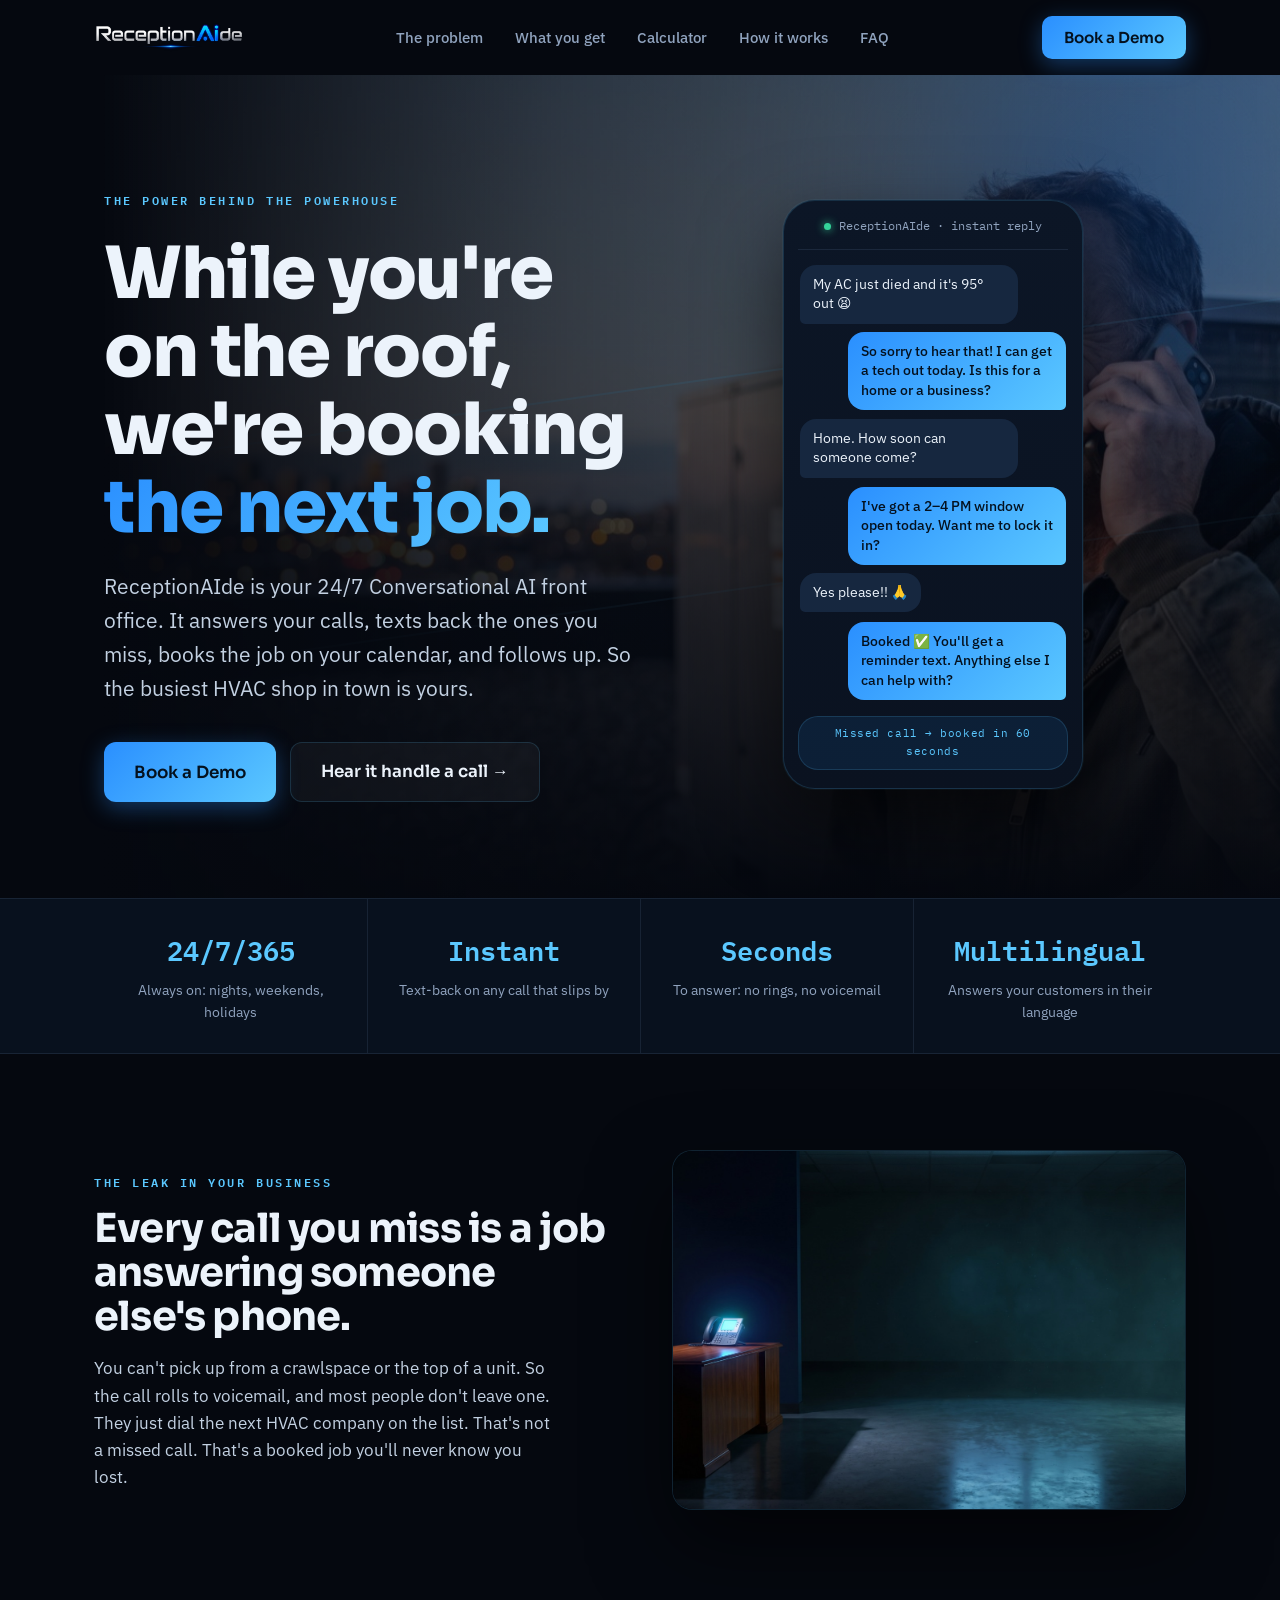
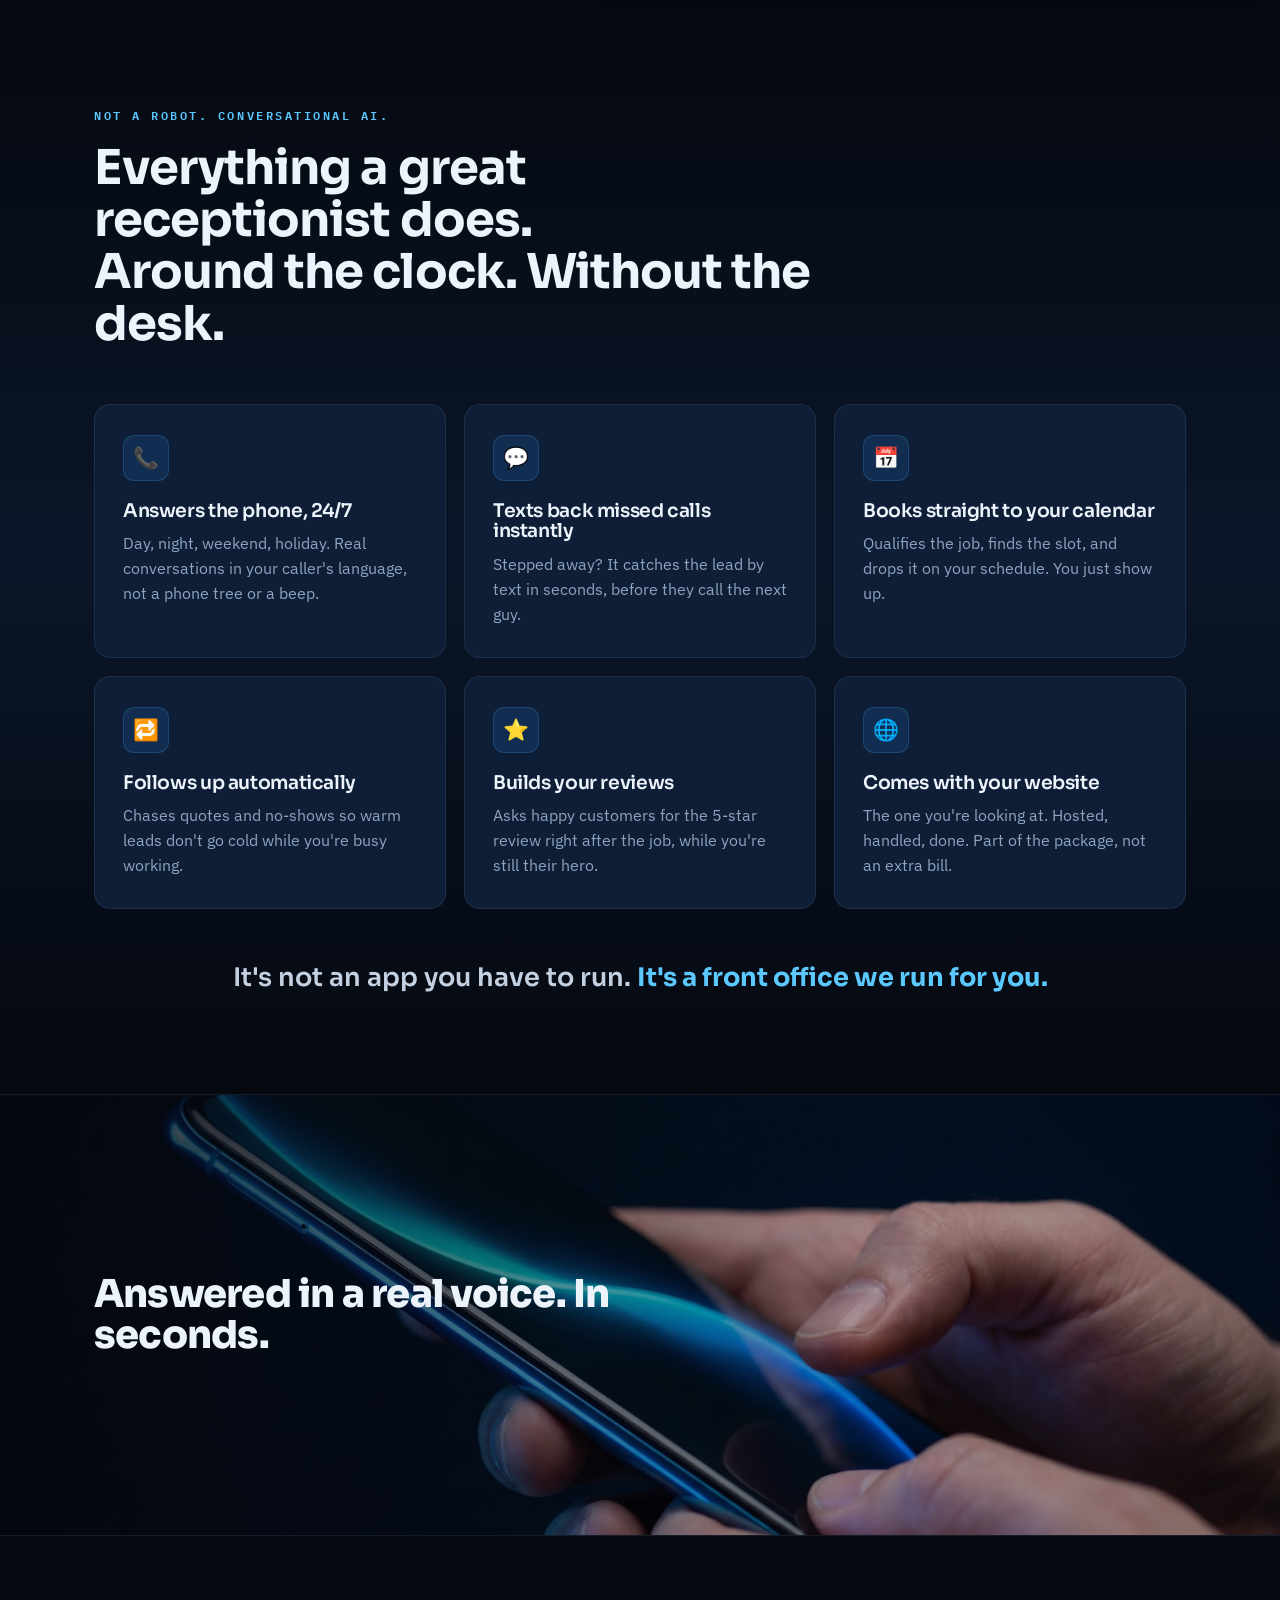
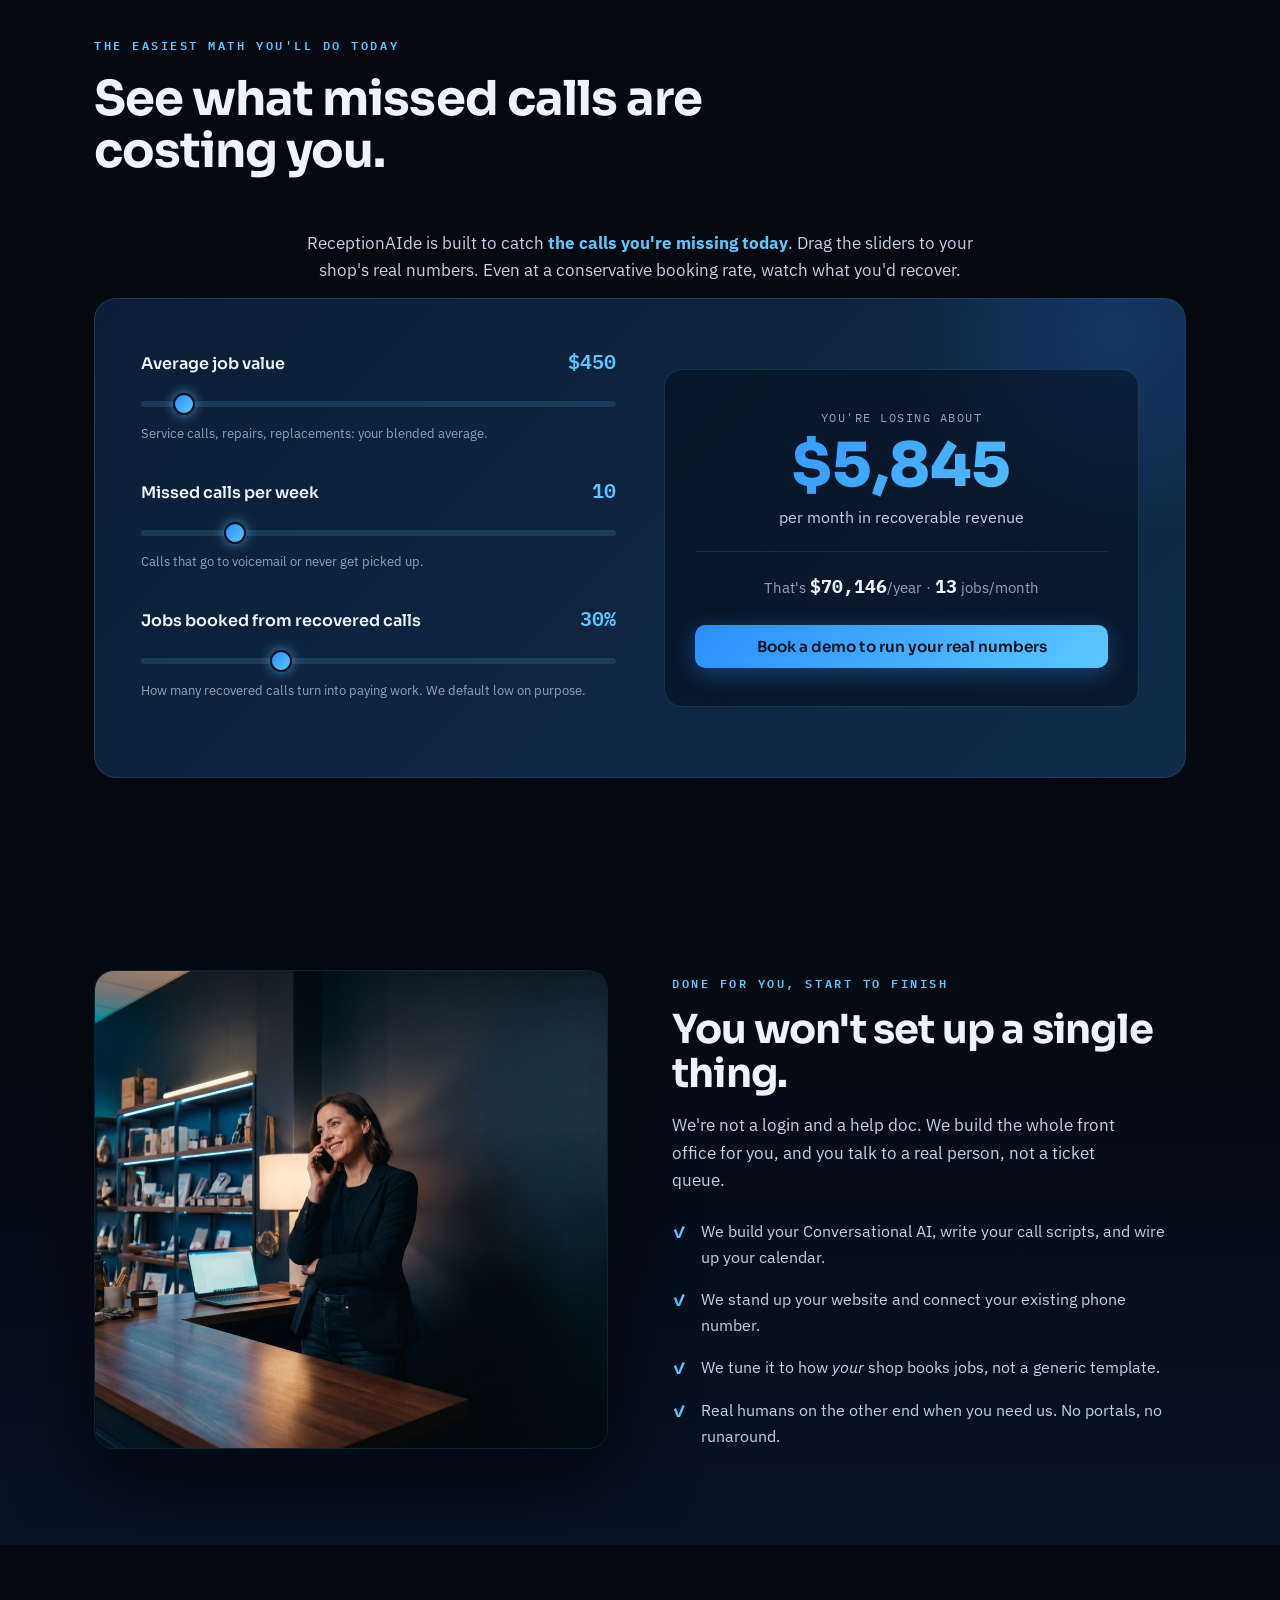
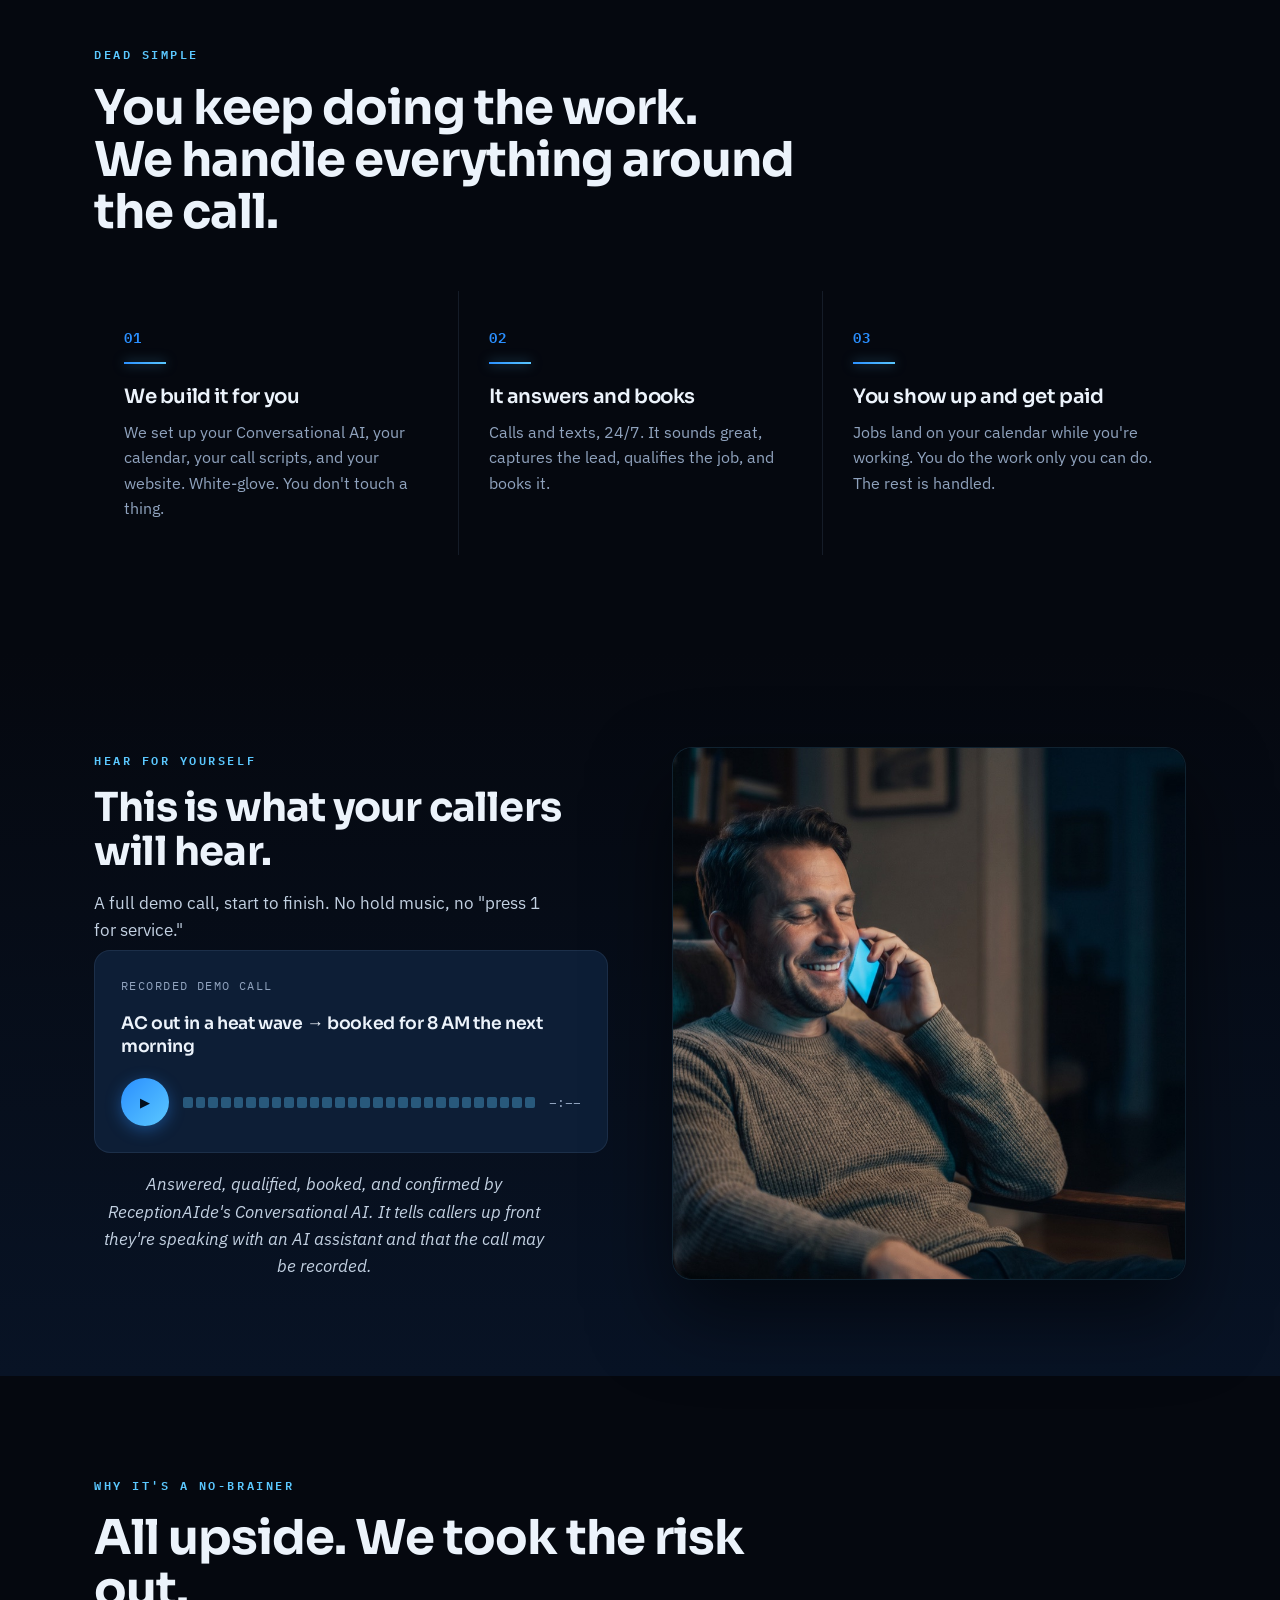
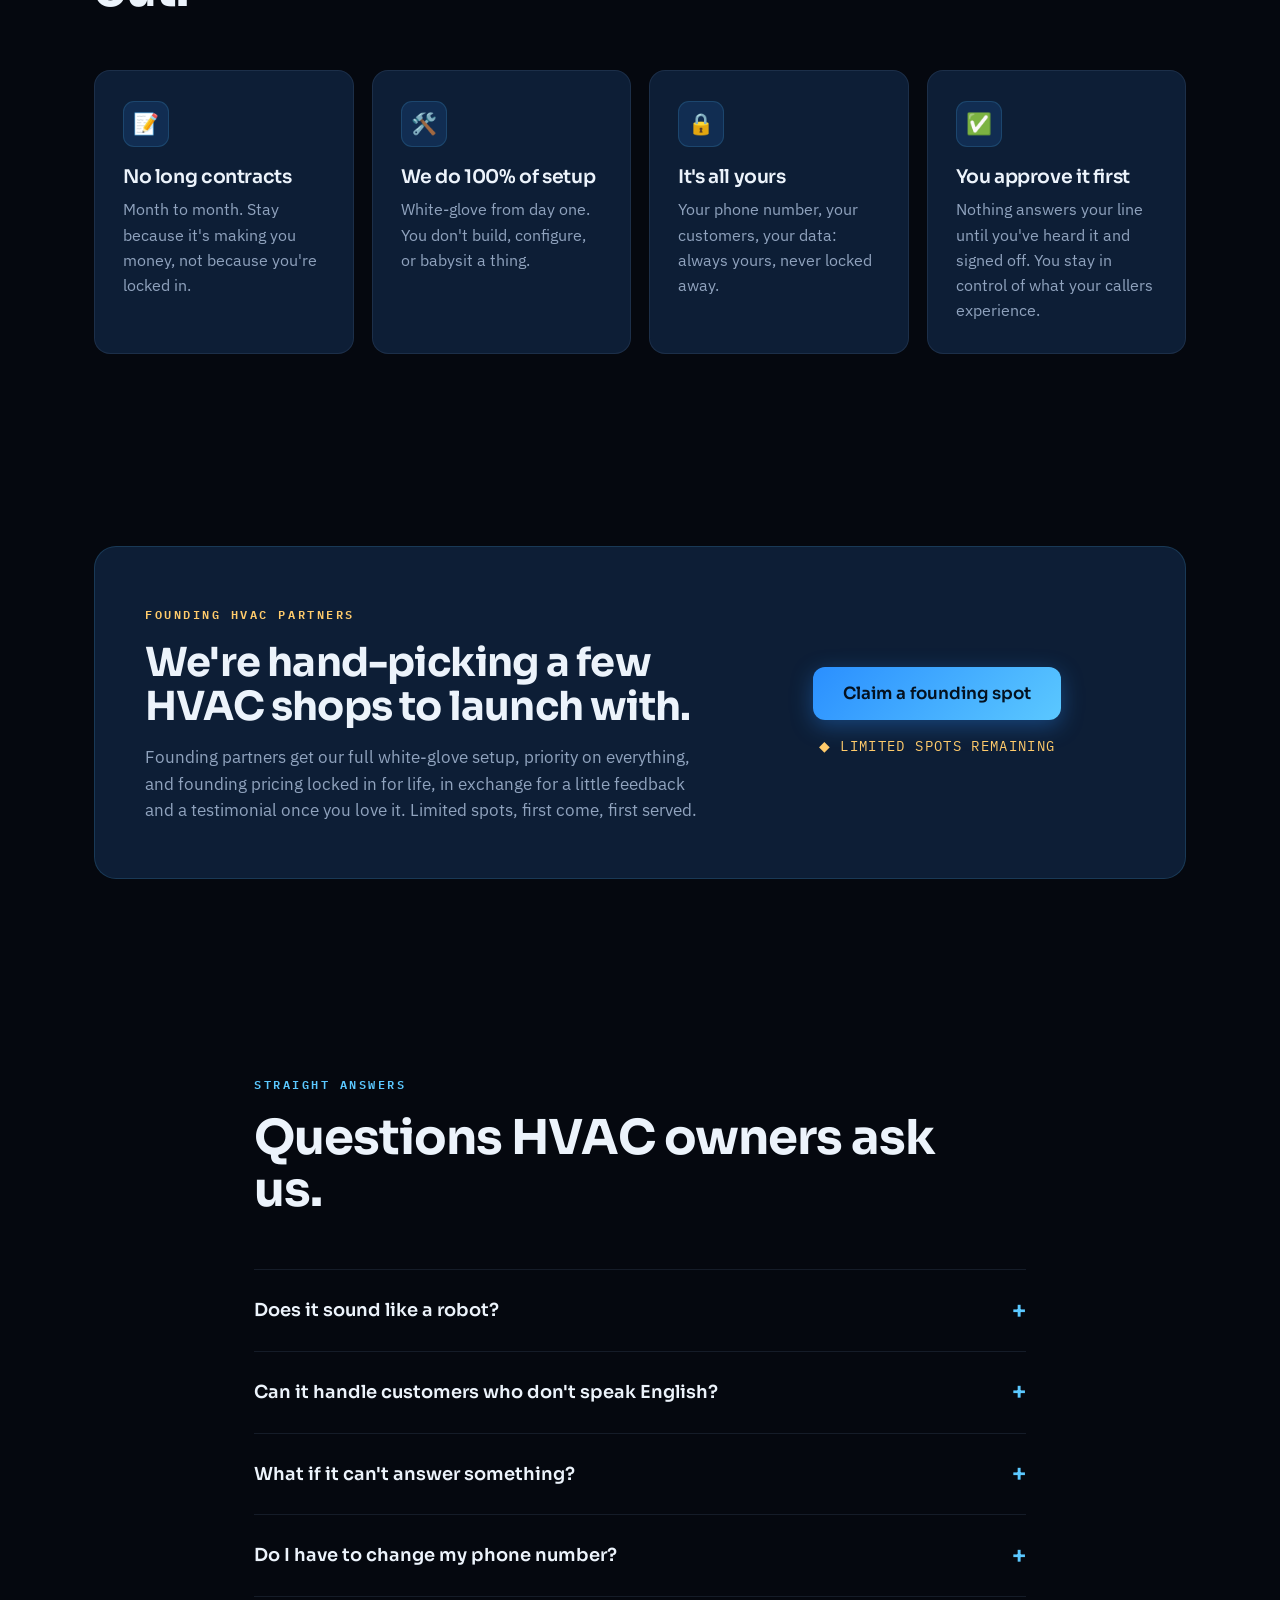
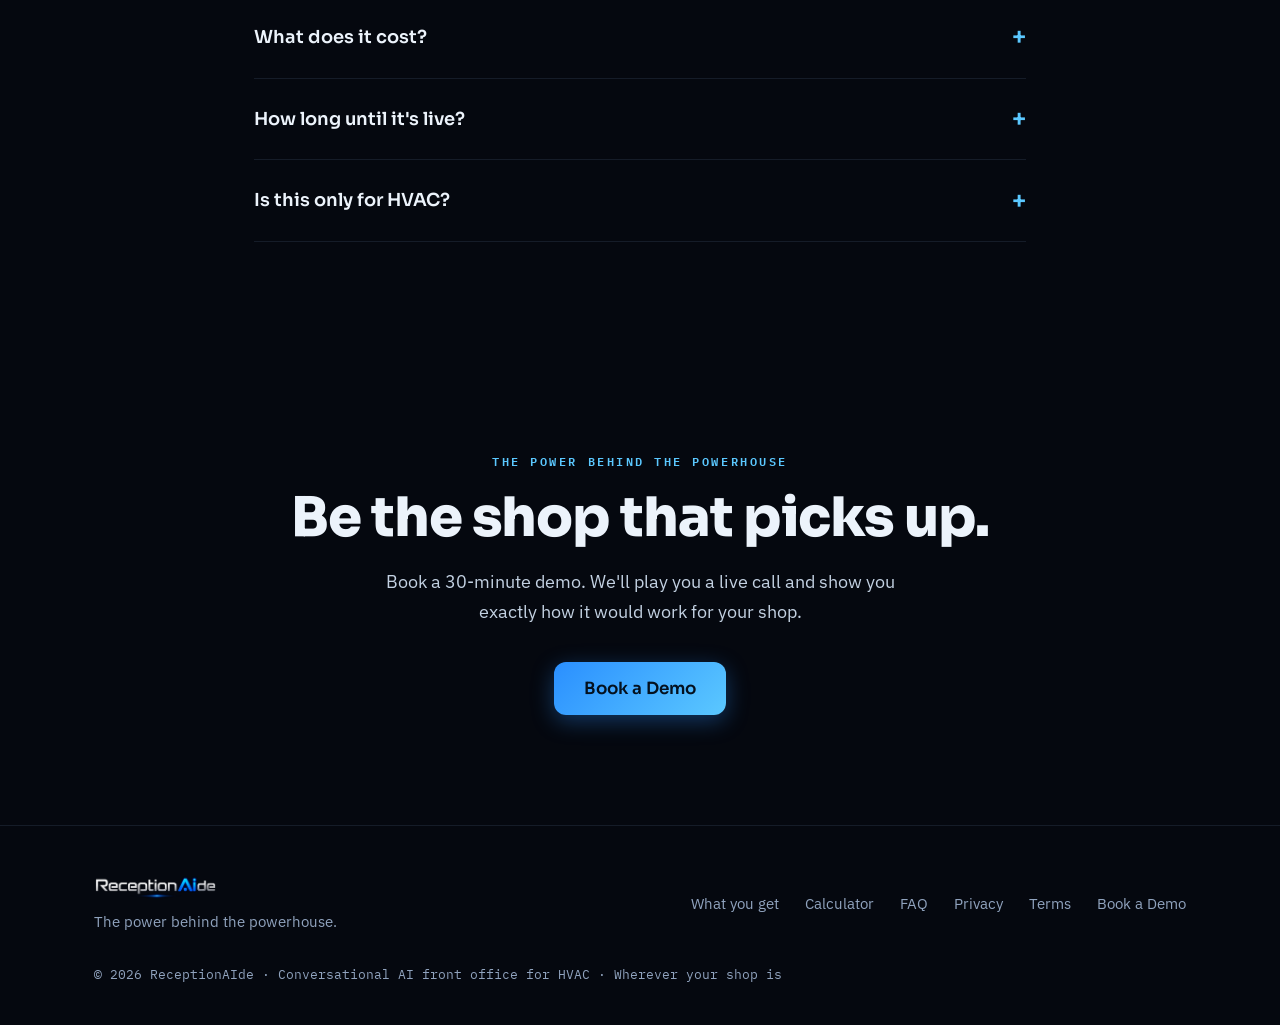
==== index.html @ 5d251ed4 "Remove image caption overlays; copy now says multilingual - Drop the three split-tag captions (after" ====
<!DOCTYPE html>
<html lang="en">
<head>
<meta charset="UTF-8">
<meta name="viewport" content="width=device-width, initial-scale=1.0">
<title>ReceptionAIde · The power behind the powerhouse</title>
<meta name="description" content="ReceptionAIde is the 24/7 Conversational AI front office for HVAC shops. It answers your calls day and night, texts back missed ones, books jobs on your calendar, and follows up so leads stop slipping away. Book a demo.">
<meta property="og:title" content="ReceptionAIde · The power behind the powerhouse">
<meta property="og:description" content="The 24/7 Conversational AI front office for HVAC. Answers your calls, books your jobs, and follows up while you work.">
<meta property="og:type" content="website">
<meta property="og:url" content="https://receptionaide.com/">
<meta property="og:image" content="https://receptionaide.com/img/hero-rooftop-flipped.jpg">
<meta name="theme-color" content="#05080F">
<link rel="icon" href="data:image/svg+xml,<svg xmlns='http://www.w3.org/2000/svg' viewBox='0 0 40 40'><path d='M20 5 L34 33 H26 L20 20 L14 33 H6 Z' fill='%235BC8FF'/><circle cx='20' cy='27' r='3.4' fill='%235BC8FF'/></svg>">
<link rel="preconnect" href="https://fonts.googleapis.com">
<link rel="preconnect" href="https://fonts.gstatic.com" crossorigin>
<link href="https://fonts.googleapis.com/css2?family=Sora:wght@400;600;700;800&family=IBM+Plex+Sans:wght@400;500;600&family=IBM+Plex+Mono:wght@500;600&display=swap" rel="stylesheet">
<style>
  :root{
    --ink:#05080F;--navy:#0A1628;--panel:#0D1E36;--panel-2:#102A49;
    --line:rgba(91,200,255,.16);--line-soft:rgba(120,150,190,.14);
    --blue:#2A8FFF;--cyan:#5BC8FF;--silver:#C3D1E2;--white:#ECF3FB;--muted:#90A3BE;
    --grad:linear-gradient(135deg,#2A8FFF 0%,#5BC8FF 100%);--maxw:1140px;
  }
  *{box-sizing:border-box;margin:0;padding:0}
  html{scroll-behavior:smooth}
  body{background:var(--ink);color:var(--white);font-family:"IBM Plex Sans",system-ui,sans-serif;line-height:1.6;-webkit-font-smoothing:antialiased;overflow-x:hidden}
  a{color:inherit;text-decoration:none}
  .wrap{max-width:var(--maxw);margin:0 auto;padding:0 24px}
  .eyebrow{font-family:"IBM Plex Mono",monospace;font-size:.72rem;font-weight:600;letter-spacing:.22em;text-transform:uppercase;color:var(--cyan);display:inline-block;margin-bottom:18px}
  h1,h2,h3{font-family:"Sora",sans-serif;line-height:1.08;letter-spacing:-.02em}
  .section{padding:96px 0;position:relative}
  .section-head{max-width:720px;margin-bottom:54px}
  .section-head h2{font-size:clamp(1.9rem,4.4vw,3rem);font-weight:700}
  .section-head p{color:var(--muted);font-size:1.12rem;margin-top:18px}

  #power{position:fixed;top:0;left:0;height:3px;width:0;z-index:120;background:var(--grad);box-shadow:0 0 14px rgba(91,200,255,.8);transition:width .1s linear}

  header{position:sticky;top:0;z-index:100;transition:background .3s,border-color .3s;border-bottom:1px solid transparent}
  header.scrolled{background:rgba(7,12,22,.82);backdrop-filter:blur(14px);border-bottom:1px solid var(--line-soft)}
  .nav{display:flex;align-items:center;justify-content:space-between;height:74px}
  .brand{display:flex;align-items:center;gap:11px;font-family:"Sora",sans-serif;font-weight:700;font-size:1.32rem}
  .brand .mark{width:30px;height:30px;flex:0 0 auto}
  .logo-img{height:34px;width:auto;display:block;animation:logoGlow 3.6s ease-in-out infinite}
  .foot .logo-img{height:28px}
  @keyframes logoGlow{0%,100%{filter:drop-shadow(0 0 3px rgba(91,200,255,.12))}50%{filter:drop-shadow(0 0 11px rgba(91,200,255,.42))}}
  .wordmark .r{color:var(--white)}
  .wordmark .ai{background:var(--grad);-webkit-background-clip:text;background-clip:text;color:transparent;animation:glow 3.4s ease-in-out infinite}
  .wordmark .de{color:var(--silver)}
  @keyframes glow{0%,100%{filter:drop-shadow(0 0 4px rgba(91,200,255,.25))}50%{filter:drop-shadow(0 0 12px rgba(91,200,255,.7))}}
  .nav-links{display:flex;align-items:center;gap:32px}
  .nav-links a{color:var(--muted);font-size:.95rem;font-weight:500;transition:color .2s}
  .nav-links a:hover{color:var(--white)}
  .btn{font-family:"Sora",sans-serif;font-weight:600;font-size:.95rem;padding:12px 22px;border-radius:10px;cursor:pointer;border:none;display:inline-flex;align-items:center;gap:9px;transition:transform .2s,box-shadow .2s,background .2s}
  .btn-primary{background:var(--grad);color:#04111f;box-shadow:0 6px 22px rgba(42,143,255,.35)}
  .btn-primary:hover{transform:translateY(-2px);box-shadow:0 10px 32px rgba(42,143,255,.55)}
  .btn-ghost{background:rgba(255,255,255,.04);color:var(--white);border:1px solid var(--line)}
  .btn-ghost:hover{background:rgba(91,200,255,.1);border-color:var(--cyan)}
  .btn-lg{padding:16px 30px;font-size:1.05rem;border-radius:12px}

  .hero{position:relative;padding:112px 0 96px;overflow:hidden}
  .hero-bg{position:absolute;inset:0;z-index:0;overflow:hidden}
  .blob{position:absolute;border-radius:50%;filter:blur(90px);opacity:.55}
  .blob.b1{width:620px;height:620px;background:radial-gradient(circle,#1559b8,transparent 70%);top:-200px;right:-160px;animation:drift1 16s ease-in-out infinite}
  .blob.b2{width:520px;height:520px;background:radial-gradient(circle,#0b3f7a,transparent 70%);bottom:-220px;left:-140px;animation:drift2 19s ease-in-out infinite}
  .streak{position:absolute;height:2px;width:140%;left:-20%;background:linear-gradient(90deg,transparent,rgba(91,200,255,.55),transparent);opacity:.5}
  .streak.s1{top:38%;transform:rotate(-8deg);animation:slide 9s linear infinite}
  .streak.s2{top:64%;transform:rotate(-8deg);animation:slide 13s linear infinite;animation-delay:-4s;opacity:.3}
  @keyframes slide{0%{transform:translateX(-30%) rotate(-8deg)}100%{transform:translateX(30%) rotate(-8deg)}}
  @keyframes drift1{0%,100%{transform:translate(0,0)}50%{transform:translate(-40px,40px)}}
  @keyframes drift2{0%,100%{transform:translate(0,0)}50%{transform:translate(40px,-30px)}}
  .hero-grid{position:absolute;inset:0;z-index:0;opacity:.4;background-image:linear-gradient(rgba(91,200,255,.05) 1px,transparent 1px),linear-gradient(90deg,rgba(91,200,255,.05) 1px,transparent 1px);background-size:54px 54px;mask-image:radial-gradient(ellipse 80% 60% at 50% 30%,#000,transparent 75%)}
  .hero-inner{position:relative;z-index:2;max-width:880px}
  .hero h1{font-size:clamp(2.4rem,6vw,4.5rem);font-weight:800;margin:8px 0 24px}
  .hero h1 .hl{background:var(--grad);-webkit-background-clip:text;background-clip:text;color:transparent}
  .hero p.sub{font-size:clamp(1.08rem,2.2vw,1.32rem);color:var(--silver);max-width:660px;margin-bottom:36px}
  .hero-cta{display:flex;gap:14px;flex-wrap:wrap;margin-bottom:0}

  /* stat band */
  .stats{border-top:1px solid var(--line-soft);border-bottom:1px solid var(--line-soft);background:rgba(13,30,54,.4)}
  .stat-row{display:grid;grid-template-columns:repeat(4,1fr);gap:0}
  .stat{padding:30px 20px;text-align:center;border-left:1px solid var(--line-soft)}
  .stat:first-child{border-left:none}
  .stat .v{font-family:"IBM Plex Mono",monospace;font-size:1.7rem;font-weight:600;color:var(--cyan)}
  .stat .l{color:var(--muted);font-size:.86rem;margin-top:6px}

  .problem .section-head h2{font-size:clamp(1.9rem,4.6vw,3.1rem)}
  .lead-line{color:var(--white)}

  .features{background:linear-gradient(180deg,var(--ink),var(--navy) 50%,var(--ink))}
  .grid3{display:grid;grid-template-columns:repeat(3,1fr);gap:18px}
  .card{background:var(--panel);border:1px solid var(--line-soft);border-radius:16px;padding:30px 28px;transition:transform .22s,border-color .22s,box-shadow .22s}
  .card:hover{transform:translateY(-4px);border-color:var(--line);box-shadow:0 14px 40px rgba(3,12,26,.6)}
  .card .ico{width:46px;height:46px;border-radius:11px;background:rgba(42,143,255,.14);border:1px solid var(--line);display:flex;align-items:center;justify-content:center;margin-bottom:20px;font-size:1.3rem}
  .card h3{font-size:1.18rem;font-weight:600;margin-bottom:10px}
  .card p{color:var(--muted);font-size:.98rem}
  .close-line{text-align:center;font-family:"Sora",sans-serif;font-weight:600;font-size:clamp(1.2rem,2.6vw,1.6rem);margin-top:48px;color:var(--silver)}
  .close-line b{color:var(--cyan)}

  .steps{display:grid;grid-template-columns:repeat(3,1fr);gap:0}
  .step{padding:34px 30px;position:relative;border-left:1px solid var(--line-soft)}
  .step:first-child{border-left:none}
  .step .n{font-family:"IBM Plex Mono",monospace;font-size:.9rem;font-weight:600;color:var(--blue);letter-spacing:.1em}
  .step .bar{height:2px;width:42px;background:var(--grad);margin:14px 0 22px;box-shadow:0 0 12px rgba(91,200,255,.6)}
  .step h3{font-size:1.24rem;font-weight:600;margin-bottom:12px}
  .step p{color:var(--muted);font-size:.99rem}

  /* trust block */
  .trust{background:linear-gradient(180deg,var(--ink),#081325)}
  .trust-inner{display:grid;grid-template-columns:1fr 1fr;gap:46px;align-items:center}
  .trust-inner h2{font-size:clamp(1.8rem,4vw,2.7rem);font-weight:700}
  .trust-inner p{color:var(--muted);font-size:1.1rem;margin-top:18px}
  .trust-list{list-style:none;display:flex;flex-direction:column;gap:16px}
  .trust-list li{display:flex;gap:14px;align-items:flex-start;font-size:1.02rem;color:var(--silver)}
  .trust-list .ck{color:var(--cyan);font-weight:700;flex:0 0 auto;margin-top:1px}

  /* calculator */
  .calc-box{background:linear-gradient(135deg,var(--panel),var(--panel-2));border:1px solid var(--line);border-radius:22px;padding:46px;display:grid;grid-template-columns:1fr 1fr;gap:48px;align-items:center;position:relative;overflow:hidden}
  .calc-box::before{content:"";position:absolute;width:420px;height:420px;border-radius:50%;background:radial-gradient(circle,rgba(42,143,255,.18),transparent 70%);top:-180px;right:-140px}
  .calc-controls{position:relative;z-index:2}
  .slider-group{margin-bottom:30px}
  .slider-top{display:flex;justify-content:space-between;align-items:baseline;margin-bottom:12px}
  .slider-top label{font-family:"Sora",sans-serif;font-weight:600;font-size:1rem}
  .slider-top .val{font-family:"IBM Plex Mono",monospace;font-size:1.25rem;font-weight:600;color:var(--cyan)}
  input[type=range]{-webkit-appearance:none;appearance:none;width:100%;height:6px;border-radius:5px;background:rgba(91,200,255,.16);outline:none}
  input[type=range]::-webkit-slider-thumb{-webkit-appearance:none;appearance:none;width:22px;height:22px;border-radius:50%;background:var(--grad);cursor:pointer;box-shadow:0 0 12px rgba(91,200,255,.7);border:2px solid #08111f}
  input[type=range]::-moz-range-thumb{width:22px;height:22px;border:2px solid #08111f;border-radius:50%;background:#3da0ff;cursor:pointer;box-shadow:0 0 12px rgba(91,200,255,.7)}
  .slider-sub{color:var(--muted);font-size:.82rem;margin-top:8px}
  .calc-out{position:relative;z-index:2;text-align:center;background:rgba(5,10,20,.5);border:1px solid var(--line);border-radius:18px;padding:38px 30px}
  .calc-out .pre{font-family:"IBM Plex Mono",monospace;font-size:.78rem;letter-spacing:.12em;text-transform:uppercase;color:var(--muted)}
  .calc-out .big{font-family:"Sora",sans-serif;font-weight:800;font-size:clamp(2.6rem,6vw,3.8rem);background:var(--grad);-webkit-background-clip:text;background-clip:text;color:transparent;margin:8px 0;line-height:1}
  .calc-out .big-sub{color:var(--silver);font-size:1rem}
  .calc-out .yr{margin-top:20px;padding-top:20px;border-top:1px solid var(--line-soft);color:var(--muted);font-size:.95rem}
  .calc-out .yr b{font-family:"IBM Plex Mono",monospace;color:var(--white);font-size:1.15rem}
  .calc-out .btn{margin-top:24px;width:100%;justify-content:center}
  .calc-frame{text-align:center;max-width:680px;margin:0 auto 14px;color:var(--silver);font-size:1.05rem}
  .calc-frame b{color:var(--cyan)}

  .founding-box{background:var(--panel);border:1px solid var(--line);border-radius:22px;padding:54px 50px;display:grid;grid-template-columns:1.4fr 1fr;gap:40px;align-items:center}
  .founding-box .eyebrow{color:#FFCB6B}
  .founding-box h2{font-size:clamp(1.7rem,3.6vw,2.5rem);font-weight:700}
  .founding-box p{color:var(--muted);margin-top:16px;font-size:1.05rem}
  .founding-cta{text-align:center}
  .spots{font-family:"IBM Plex Mono",monospace;color:#FFCB6B;font-size:.85rem;letter-spacing:.1em;margin-top:16px}

  .audio{background:linear-gradient(180deg,var(--ink),#081325)}
  .audio-grid{display:grid;grid-template-columns:repeat(3,1fr);gap:18px}
  .player{background:var(--panel);border:1px solid var(--line-soft);border-radius:16px;padding:26px;transition:border-color .2s;cursor:pointer}
  .player:hover{border-color:var(--line)}
  .player .tag{font-family:"IBM Plex Mono",monospace;font-size:.74rem;letter-spacing:.12em;text-transform:uppercase;color:var(--muted);margin-bottom:16px}
  .player h3{font-size:1.08rem;font-weight:600;margin-bottom:20px;line-height:1.35}
  .player-ctrl{display:flex;align-items:center;gap:14px}
  .play{width:48px;height:48px;flex:0 0 auto;border-radius:50%;border:none;cursor:pointer;background:var(--grad);display:flex;align-items:center;justify-content:center;box-shadow:0 4px 16px rgba(42,143,255,.4);transition:transform .15s;color:#04111f}
  .play:hover{transform:scale(1.07)}
  .wave{display:flex;align-items:center;gap:3px;height:34px;flex:1;cursor:pointer}
  .wave i{flex:1;background:rgba(91,200,255,.35);border-radius:2px;height:30%;transition:background .15s,height .15s}
  .wave i.done{background:var(--cyan);height:70%}
  .player.playing .wave i{animation:bounce 1s ease-in-out infinite}
  .player.unavailable{opacity:.55;pointer-events:none}
  .wave i:nth-child(2n){animation-delay:.15s}.wave i:nth-child(3n){animation-delay:.3s}.wave i:nth-child(4n){animation-delay:.45s}
  @keyframes bounce{0%,100%{height:25%}50%{height:90%}}
  .dur{font-family:"IBM Plex Mono",monospace;font-size:.82rem;color:var(--muted)}
  .audio-note{text-align:center;color:var(--muted);font-size:.88rem;margin-top:26px;font-style:italic}

  .faq-item{border-top:1px solid var(--line-soft);padding:26px 0;cursor:pointer}
  .faq-item:last-child{border-bottom:1px solid var(--line-soft)}
  .faq-q{display:flex;justify-content:space-between;align-items:center;gap:20px;font-family:"Sora",sans-serif;font-weight:600;font-size:1.12rem}
  .faq-q .plus{color:var(--cyan);font-size:1.5rem;flex:0 0 auto;transition:transform .25s;line-height:1}
  .faq-item.open .plus{transform:rotate(45deg)}
  .faq-a{max-height:0;overflow:hidden;transition:max-height .3s ease;color:var(--muted)}
  .faq-a p{padding-top:14px;font-size:1.02rem}

  .final{text-align:center;padding:110px 0}
  .final h2{font-size:clamp(2.1rem,5vw,3.4rem);font-weight:800}
  .final p{color:var(--silver);font-size:1.15rem;max-width:560px;margin:20px auto 36px}

  footer{border-top:1px solid var(--line-soft);padding:48px 0 40px}
  .foot{display:flex;justify-content:space-between;align-items:center;gap:24px;flex-wrap:wrap}
  .foot .tag{color:var(--muted);font-size:.92rem;margin-top:8px}
  .foot-links{display:flex;gap:26px;color:var(--muted);font-size:.92rem}
  .foot-links a:hover{color:var(--white)}
  .copy{color:var(--muted);font-size:.84rem;margin-top:30px;font-family:"IBM Plex Mono",monospace}


  /* hero 2-col + phone */
  .hero-inner{display:grid;grid-template-columns:1.05fr .95fr;gap:48px;align-items:center;max-width:1120px}
  .hero-visual{display:flex;justify-content:center;position:relative;z-index:2}
  .phone{width:300px;max-width:100%;background:linear-gradient(180deg,#0c1626,#0a1220);border:1px solid var(--line);border-radius:32px;padding:16px 14px 18px;box-shadow:0 30px 80px rgba(0,0,0,.6),0 0 0 1px rgba(91,200,255,.08);position:relative}
  .phone-top{display:flex;align-items:center;gap:8px;justify-content:center;font-size:.72rem;color:var(--muted);font-family:"IBM Plex Mono",monospace;padding-bottom:13px;border-bottom:1px solid var(--line-soft);margin-bottom:13px}
  .pdot{width:7px;height:7px;border-radius:50%;background:#34d399;box-shadow:0 0 8px #34d399}
  .thread{display:flex;flex-direction:column;gap:9px;padding:2px}
  .msg{max-width:82%;padding:10px 13px;border-radius:16px;font-size:.86rem;line-height:1.4;opacity:0;animation:pop .5s ease forwards;animation-delay:var(--d)}
  .msg.in{align-self:flex-start;background:#16273f;color:var(--white);border-bottom-left-radius:5px}
  .msg.out{align-self:flex-end;background:var(--grad);color:#04111f;border-bottom-right-radius:5px;font-weight:500}
  @keyframes pop{from{opacity:0;transform:translateY(8px) scale(.96)}to{opacity:1;transform:none}}
  .phone-badge{margin-top:15px;text-align:center;font-family:"IBM Plex Mono",monospace;font-size:.7rem;letter-spacing:.05em;color:var(--cyan);background:rgba(42,143,255,.1);border:1px solid var(--line);border-radius:20px;padding:8px 12px}

  /* risk grid */
  .grid4{display:grid;grid-template-columns:repeat(4,1fr);gap:18px}
  .card.guarantee{border-color:rgba(91,200,255,.4);border-style:dashed}

  /* scroll reveal */
  .reveal{opacity:0;transform:translateY(26px);transition:opacity .7s ease,transform .7s ease}
  .reveal.in{opacity:1;transform:none}
  .grid3 .card:nth-child(2),.grid4 .card:nth-child(2){transition-delay:.05s}
  .grid3 .card:nth-child(3),.grid4 .card:nth-child(3){transition-delay:.1s}
  .grid3 .card:nth-child(4),.grid4 .card:nth-child(4){transition-delay:.15s}
  .grid3 .card:nth-child(5){transition-delay:.2s}.grid3 .card:nth-child(6){transition-delay:.25s}

  @media(max-width:860px){
    .nav-links{display:none}
    .logo-img{height:28px}
    .grid3,.grid4,.steps,.audio-grid,.calc-box,.trust-inner,.hero-inner{grid-template-columns:1fr}
    .hero-inner{gap:40px}
    .hero-visual{order:2}
    .stat-row{grid-template-columns:1fr 1fr}
    .stat:nth-child(3){border-left:none}
    .stat .v{font-size:1.45rem}
    .step{border-left:none;border-top:1px solid var(--line-soft);padding:28px 4px}
    .step:first-child{border-top:none}
    .founding-box{grid-template-columns:1fr;text-align:center;padding:40px 28px}
    .calc-box{padding:32px 24px;gap:34px}.section{padding:72px 0}
  }
  @media(prefers-reduced-motion:reduce){*{animation:none!important;scroll-behavior:auto!important;transition:none!important}.msg,.reveal{opacity:1!important;transform:none!important}}

  /* ---- IMAGE INTEGRATION (test build) ---- */
  /* hero photographic backdrop — figure sits in the gap between copy and the phone card */
  .hero-photo{position:absolute;inset:0;z-index:0;background-size:132%;background-position:12% 32%;background-repeat:no-repeat;opacity:.6}
  @media(max-width:860px){.hero-photo{background-size:cover;background-position:70% 30%}}
  .hero-scrim{position:absolute;inset:0;z-index:1;background:linear-gradient(90deg,var(--ink) 8%,rgba(5,8,15,.62) 44%,rgba(5,8,15,.20) 100%),linear-gradient(0deg,var(--ink),transparent 58%)}
  .hero .hero-inner{z-index:2}

  /* modern split section: crisp full-strength image one side, clean copy the other; stacks on mobile */
  .split > .wrap{display:grid;grid-template-columns:1fr 1fr;gap:clamp(34px,5vw,76px);align-items:stretch}
  .split-copy{align-self:center}
  .split-copy .eyebrow{margin-bottom:16px}
  .split-copy h2{font-family:"Sora",sans-serif;font-size:clamp(1.7rem,3.2vw,2.5rem);font-weight:700;line-height:1.1;letter-spacing:-.02em;margin-bottom:16px}
  .split-copy > p,.split-copy .lead-line{color:var(--silver);font-size:1.06rem;max-width:46ch}
  .split-media{position:relative;border-radius:20px;overflow:hidden;border:1px solid var(--line);box-shadow:0 34px 80px rgba(0,0,0,.55);min-height:360px;background:#02040a}
  .split-media img{width:100%;height:100%;object-fit:cover;display:block}
  .split-media .split-tag{position:absolute;left:16px;bottom:16px;z-index:2;font-family:"IBM Plex Mono",monospace;font-size:.6rem;font-weight:600;letter-spacing:.16em;text-transform:uppercase;color:var(--cyan);background:rgba(5,8,15,.55);backdrop-filter:blur(8px);padding:7px 12px;border-radius:9px;border:1px solid var(--line)}
  .split .audio-grid{grid-template-columns:1fr;gap:14px;margin-top:6px}
  .split .trust-list{margin-top:24px}
  .split .audio-note{margin-top:18px}
  @media(max-width:860px){.split > .wrap{grid-template-columns:1fr;gap:30px}.split-media{min-height:250px}}
  /* framed section shot */
  .shot{margin:0;border:1px solid var(--line);border-radius:16px;overflow:hidden;line-height:0;box-shadow:0 20px 60px rgba(0,0,0,.5);position:relative}
  .shot img{width:100%;height:auto;display:block}
  .shot.tall img{aspect-ratio:16/9;object-fit:cover}
  .shot figcaption{position:absolute;left:0;right:0;bottom:0;z-index:2;padding:22px 24px;font-family:"IBM Plex Mono",monospace;font-size:.72rem;font-weight:600;letter-spacing:.16em;text-transform:uppercase;color:var(--cyan);background:linear-gradient(0deg,rgba(5,8,15,.9),transparent);line-height:1.4}
  .shot::after{content:"";position:absolute;inset:0;z-index:1;background:linear-gradient(120deg,transparent 55%,rgba(42,143,255,.12));pointer-events:none}
  .shot-wrap{margin-top:44px}
  /* two-up: copy beside image */
  .media-2{display:grid;grid-template-columns:1fr 1fr;gap:40px;align-items:center}
  .media-2.rev .shot{order:-1}
  @media(max-width:820px){.media-2{grid-template-columns:1fr;gap:28px}.media-2.rev .shot{order:0}}
  /* full-bleed band image */
  .band{position:relative;margin:0;line-height:0;border-top:1px solid var(--line-soft);border-bottom:1px solid var(--line-soft)}
  .band img{width:100%;height:auto;display:block;max-height:440px;object-fit:cover}
  .band .band-cap{position:absolute;inset:0;display:flex;align-items:center;z-index:2}
  .band .band-cap .wrap{width:100%}
  .band .band-cap h3{font-family:"Sora",sans-serif;font-weight:800;font-size:clamp(1.5rem,3.4vw,2.4rem);max-width:520px;letter-spacing:-.02em}
  .band::before{content:"";position:absolute;inset:0;z-index:1;background:linear-gradient(90deg,rgba(5,8,15,.86),rgba(5,8,15,.20) 70%)}
</style>
</head>
<body>

<div id="power"></div>

<header id="hdr">
  <div class="wrap nav">
    <a class="brand" href="#top">
      <img class="logo-img" src="[data-uri]" alt="ReceptionAIde">
    </a>
    <nav class="nav-links">
      <a href="#problem">The problem</a><a href="#what">What you get</a><a href="#calc">Calculator</a><a href="#how">How it works</a><a href="#faq">FAQ</a>
    </nav>
    <button class="btn btn-primary" onclick="book()">Book a Demo</button>
  </div>
</header>

<main id="top">

  <section class="hero">
    <div class="hero-bg" aria-hidden="true">
      <div class="hero-photo" style="background-image:url('img/hero-rooftop-flipped.jpg')"></div>
      <div class="hero-scrim"></div>
      <div class="hero-grid"></div><div class="blob b1"></div><div class="blob b2"></div><div class="streak s1"></div><div class="streak s2"></div>
    </div>
    <div class="wrap hero-inner">
      <div class="hero-copy">
        <span class="eyebrow">The power behind the powerhouse</span>
        <h1>While you're on the roof,<br>we're booking <span class="hl">the next job.</span></h1>
        <p class="sub">ReceptionAIde is your 24/7 Conversational AI front office. It answers your calls, texts back the ones you miss, books the job on your calendar, and follows up. So the busiest HVAC shop in town is yours.</p>
        <div class="hero-cta">
          <button class="btn btn-primary btn-lg" onclick="book()">Book a Demo</button>
          <a class="btn btn-ghost btn-lg" href="#audio">Hear it handle a call →</a>
        </div>
      </div>
      <div class="hero-visual">
        <div class="phone">
          <div class="phone-top"><span class="pdot"></span>ReceptionAIde · instant reply</div>
          <div class="thread">
            <div class="msg in" style="--d:.3s">My AC just died and it's 95° out 😫</div>
            <div class="msg out" style="--d:1.0s">So sorry to hear that! I can get a tech out today. Is this for a home or a business?</div>
            <div class="msg in" style="--d:1.9s">Home. How soon can someone come?</div>
            <div class="msg out" style="--d:2.7s">I've got a 2–4 PM window open today. Want me to lock it in?</div>
            <div class="msg in" style="--d:3.5s">Yes please!! 🙏</div>
            <div class="msg out" style="--d:4.3s">Booked ✅ You'll get a reminder text. Anything else I can help with?</div>
          </div>
          <div class="phone-badge">Missed call → booked in 60 seconds</div>
        </div>
      </div>
    </div>
  </section>

  <section class="stats">
    <div class="wrap"><div class="stat-row">
      <div class="stat"><div class="v">24/7/365</div><div class="l">Always on: nights, weekends, holidays</div></div>
      <div class="stat"><div class="v">Instant</div><div class="l">Text-back on any call that slips by</div></div>
      <div class="stat"><div class="v">Seconds</div><div class="l">To answer: no rings, no voicemail</div></div>
      <div class="stat"><div class="v">Multilingual</div><div class="l">Answers your customers in their language</div></div>
    </div></div>
  </section>

  <section class="section problem split" id="problem">
    <div class="wrap">
      <div class="split-copy">
        <span class="eyebrow">The leak in your business</span>
        <h2>Every call you miss is a job answering someone else's phone.</h2>
        <p class="lead-line">You can't pick up from a crawlspace or the top of a unit. So the call rolls to voicemail, and most people don't leave one. They just dial the next HVAC company on the list. That's not a missed call. That's a booked job you'll never know you lost.</p>
      </div>
      <figure class="split-media">
        <img src="img/empty-front-desk-phone-ringing-missed-call.jpg" alt="A desk phone glowing alone in a dark, empty office at night with no one there to answer it.">
      </figure>
    </div>
  </section>

  <section class="section features" id="what">
    <div class="wrap">
      <div class="section-head">
        <span class="eyebrow">Not a robot. Conversational AI.</span>
        <h2>Everything a great receptionist does.<br>Around the clock. Without the desk.</h2>
      </div>
      <div class="grid3">
        <div class="card"><div class="ico">📞</div><h3>Answers the phone, 24/7</h3><p>Day, night, weekend, holiday. Real conversations in your caller's language, not a phone tree or a beep.</p></div>
        <div class="card"><div class="ico">💬</div><h3>Texts back missed calls instantly</h3><p>Stepped away? It catches the lead by text in seconds, before they call the next guy.</p></div>
        <div class="card"><div class="ico">📅</div><h3>Books straight to your calendar</h3><p>Qualifies the job, finds the slot, and drops it on your schedule. You just show up.</p></div>
        <div class="card"><div class="ico">🔁</div><h3>Follows up automatically</h3><p>Chases quotes and no-shows so warm leads don't go cold while you're busy working.</p></div>
        <div class="card"><div class="ico">⭐</div><h3>Builds your reviews</h3><p>Asks happy customers for the 5-star review right after the job, while you're still their hero.</p></div>
        <div class="card"><div class="ico">🌐</div><h3>Comes with your website</h3><p>The one you're looking at. Hosted, handled, done. Part of the package, not an extra bill.</p></div>
      </div>
      <p class="close-line">It's not an app you have to run. <b>It's a front office we run for you.</b></p>
    </div>
  </section>

  <figure class="band reveal">
    <img src="img/hands-smartphone-glowing-incoming-call-waveform.jpg" alt="Two hands holding a phone in the dark, the screen glowing with a cyan-blue voice waveform.">
    <div class="band-cap"><div class="wrap"><h3>Answered in a real voice. In seconds.</h3></div></div>
  </figure>

  <!-- CALCULATOR -->
  <section class="section" id="calc">
    <div class="wrap">
      <div class="section-head" style="max-width:780px">
        <span class="eyebrow">The easiest math you'll do today</span>
        <h2>See what missed calls are costing you.</h2>
      </div>
      <p class="calc-frame">ReceptionAIde is built to catch <b>the calls you're missing today</b>. Drag the sliders to your shop's real numbers. Even at a conservative booking rate, watch what you'd recover.</p>
      <div class="calc-box">
        <div class="calc-controls">
          <div class="slider-group">
            <div class="slider-top"><label for="avg">Average job value</label><span class="val" id="avgV">$450</span></div>
            <input type="range" id="avg" min="100" max="5000" step="50" value="450">
            <div class="slider-sub">Service calls, repairs, replacements: your blended average.</div>
          </div>
          <div class="slider-group">
            <div class="slider-top"><label for="calls">Missed calls per week</label><span class="val" id="callsV">10</span></div>
            <input type="range" id="calls" min="1" max="50" step="1" value="10">
            <div class="slider-sub">Calls that go to voicemail or never get picked up.</div>
          </div>
          <div class="slider-group">
            <div class="slider-top"><label for="close">Jobs booked from recovered calls</label><span class="val" id="closeV">30%</span></div>
            <input type="range" id="close" min="10" max="80" step="5" value="30">
            <div class="slider-sub">How many recovered calls turn into paying work. We default low on purpose.</div>
          </div>
        </div>
        <div class="calc-out">
          <div class="pre">You're losing about</div>
          <div class="big" id="revMo">$5,846</div>
          <div class="big-sub">per month in recoverable revenue</div>
          <div class="yr">That's <b id="revYr">$70,148</b>/year · <b id="jobsMo">13</b> jobs/month</div>
          <button class="btn btn-primary" onclick="book()">Book a demo to run your real numbers</button>
        </div>
      </div>
    </div>
  </section>

  <!-- TRUST / DONE-FOR-YOU -->
  <section class="section trust split">
    <div class="wrap">
      <figure class="split-media">
        <img src="img/salon-owner-front-office-handled-calm.jpg" alt="A boutique owner takes a call at her front counter with a calm smile while her shop runs behind her.">
      </figure>
      <div class="split-copy">
        <span class="eyebrow">Done for you, start to finish</span>
        <h2>You won't set up a single thing.</h2>
        <p>We're not a login and a help doc. We build the whole front office for you, and you talk to a real person, not a ticket queue.</p>
        <ul class="trust-list">
          <li><span class="ck">✓</span><span>We build your Conversational AI, write your call scripts, and wire up your calendar.</span></li>
          <li><span class="ck">✓</span><span>We stand up your website and connect your existing phone number.</span></li>
          <li><span class="ck">✓</span><span>We tune it to how <em>your</em> shop books jobs, not a generic template.</span></li>
          <li><span class="ck">✓</span><span>Real humans on the other end when you need us. No portals, no runaround.</span></li>
        </ul>
      </div>
    </div>
  </section>

  <section class="section" id="how">
    <div class="wrap">
      <div class="section-head">
        <span class="eyebrow">Dead simple</span>
        <h2>You keep doing the work.<br>We handle everything around the call.</h2>
      </div>
      <div class="steps">
        <div class="step"><div class="n">01</div><div class="bar"></div><h3>We build it for you</h3><p>We set up your Conversational AI, your calendar, your call scripts, and your website. White-glove. You don't touch a thing.</p></div>
        <div class="step"><div class="n">02</div><div class="bar"></div><h3>It answers and books</h3><p>Calls and texts, 24/7. It sounds great, captures the lead, qualifies the job, and books it.</p></div>
        <div class="step"><div class="n">03</div><div class="bar"></div><h3>You show up and get paid</h3><p>Jobs land on your calendar while you're working. You do the work only you can do. The rest is handled.</p></div>
      </div>
    </div>
  </section>

  <section class="section audio split" id="audio">
    <div class="wrap">
      <div class="split-copy">
        <span class="eyebrow">Hear for yourself</span>
        <h2>This is what your callers will hear.</h2>
        <p>A full demo call, start to finish. No hold music, no "press 1 for service."</p>
        <div class="audio-grid">
        <div class="player" id="demoPlayer"><div class="tag">Recorded demo call</div><h3>AC out in a heat wave → booked for 8 AM the next morning</h3><div class="player-ctrl"><button class="play" aria-label="Play demo call">▶</button><div class="wave" id="demoWave"><i></i><i></i><i></i><i></i><i></i><i></i><i></i><i></i><i></i><i></i><i></i><i></i><i></i><i></i><i></i><i></i><i></i><i></i><i></i><i></i><i></i><i></i><i></i><i></i><i></i><i></i><i></i><i></i></div><span class="dur" id="demoTime">2:39</span></div><audio id="demoAudio" src="audio/receptionaide-demo-call.m4a" preload="metadata"></audio></div>
        </div>
        <p class="audio-note">Answered, qualified, booked, and confirmed by ReceptionAIde's Conversational AI. It tells callers up front they're speaking with an AI assistant and that the call may be recorded.</p>
      </div>
      <figure class="split-media">
        <img src="img/homeowner-relieved-caller-getting-through.jpg" alt="A man at home smiles with relief as he talks on the phone in the evening, warm lamplight beside him.">
      </figure>
    </div>
  </section>

  <section class="section" id="why">
    <div class="wrap">
      <div class="section-head">
        <span class="eyebrow">Why it's a no-brainer</span>
        <h2>All upside. We took the risk out.</h2>
      </div>
      <div class="grid4">
        <div class="card"><div class="ico">📝</div><h3>No long contracts</h3><p>Month to month. Stay because it's making you money, not because you're locked in.</p></div>
        <div class="card"><div class="ico">🛠️</div><h3>We do 100% of setup</h3><p>White-glove from day one. You don't build, configure, or babysit a thing.</p></div>
        <div class="card"><div class="ico">🔒</div><h3>It's all yours</h3><p>Your phone number, your customers, your data: always yours, never locked away.</p></div>
        <div class="card"><div class="ico">✅</div><h3>You approve it first</h3><p>Nothing answers your line until you've heard it and signed off. You stay in control of what your callers experience.</p></div>
      </div>
    </div>
  </section>

  <section class="section" id="founding">
    <div class="wrap">
      <div class="founding-box">
        <div>
          <span class="eyebrow">Founding HVAC partners</span>
          <h2>We're hand-picking a few HVAC shops to launch with.</h2>
          <p>Founding partners get our full white-glove setup, priority on everything, and founding pricing locked in for life, in exchange for a little feedback and a testimonial once you love it. Limited spots, first come, first served.</p>
        </div>
        <div class="founding-cta">
          <button class="btn btn-primary btn-lg" onclick="book()">Claim a founding spot</button>
          <div class="spots">◆ LIMITED SPOTS REMAINING</div>
        </div>
      </div>
    </div>
  </section>

  <section class="section" id="faq">
    <div class="wrap" style="max-width:820px">
      <div class="section-head"><span class="eyebrow">Straight answers</span><h2>Questions HVAC owners ask us.</h2></div>
      <div class="faq-item" onclick="fq(this)"><div class="faq-q">Does it sound like a robot?<span class="plus">+</span></div><div class="faq-a"><p>No. Callers hear a natural, friendly voice and have a real back-and-forth. It introduces itself as an AI assistant up front, then simply takes care of the caller: answers their questions, books the appointment, confirms the details.</p></div></div>
      <div class="faq-item" onclick="fq(this)"><div class="faq-q">Can it handle customers who don't speak English?<span class="plus">+</span></div><div class="faq-a"><p>Yes. It's multilingual. It answers in English, Spanish, and other languages, so a language barrier doesn't cost you the job.</p></div></div>
      <div class="faq-item" onclick="fq(this)"><div class="faq-q">What if it can't answer something?<span class="plus">+</span></div><div class="faq-a"><p>It takes a detailed message or routes the call to you, and texts you a full summary either way. Nothing gets buried in a voicemail box.</p></div></div>
      <div class="faq-item" onclick="fq(this)"><div class="faq-q">Do I have to change my phone number?<span class="plus">+</span></div><div class="faq-a"><p>No. We forward your existing number, so your customers call the same number they always have. Nothing changes on your trucks or your signs.</p></div></div>
      <div class="faq-item" onclick="fq(this)"><div class="faq-q">What does it cost?<span class="plus">+</span></div><div class="faq-a"><p>Every shop is different, so we price it to your call volume and setup right in the demo: no surprises, no long contracts. Most owners find it costs less than the jobs they're losing each month.</p></div></div>
      <div class="faq-item" onclick="fq(this)"><div class="faq-q">How long until it's live?<span class="plus">+</span></div><div class="faq-a"><p>Days, not months. We do the building, you approve it and go. Founding partners get moved to the front of the line.</p></div></div>
      <div class="faq-item" onclick="fq(this)"><div class="faq-q">Is this only for HVAC?<span class="plus">+</span></div><div class="faq-a"><p>It's built for HVAC first: your jobs, your scripts, your scheduling, your busy season. That focus is exactly why it works so well for your shop.</p></div></div>
    </div>
  </section>

  <section class="final">
    <div class="wrap">
      <span class="eyebrow">The power behind the powerhouse</span>
      <h2>Be the shop that picks up.</h2>
      <p>Book a 30-minute demo. We'll play you a live call and show you exactly how it would work for your shop.</p>
      <button class="btn btn-primary btn-lg" onclick="book()">Book a Demo</button>
    </div>
  </section>

</main>

<footer>
  <div class="wrap">
    <div class="foot">
      <div>
        <span class="brand" style="font-size:1.15rem"><img class="logo-img" src="[data-uri]" alt="ReceptionAIde"></span>
        <div class="tag">The power behind the powerhouse.</div>
      </div>
      <div class="foot-links"><a href="#what">What you get</a><a href="#calc">Calculator</a><a href="#faq">FAQ</a><a href="/privacy.html">Privacy</a><a href="/terms.html">Terms</a><a href="#" onclick="book();return false">Book a Demo</a></div>
    </div>
    <div class="copy">© 2026 ReceptionAIde · Conversational AI front office for HVAC · Wherever your shop is</div>
  </div>
</footer>

<script>
  const power=document.getElementById('power'),hdr=document.getElementById('hdr');
  function onScroll(){const h=document.documentElement;const p=h.scrollTop/(h.scrollHeight-h.clientHeight);power.style.width=(p*100)+'%';hdr.classList.toggle('scrolled',h.scrollTop>20);}
  document.addEventListener('scroll',onScroll,{passive:true});onScroll();

  // demo call player
  const dp=document.getElementById('demoPlayer'),dAudio=document.getElementById('demoAudio'),
        dBtn=dp.querySelector('.play'),dWave=document.getElementById('demoWave'),
        dBars=[...dWave.querySelectorAll('i')],dTime=document.getElementById('demoTime');
  const fmt=s=>isFinite(s)&&s>=0?Math.floor(s/60)+':'+String(Math.floor(s%60)).padStart(2,'0'):'–:––';
  function dPaint(){const p=dAudio.duration?dAudio.currentTime/dAudio.duration:0;dBars.forEach((b,i)=>b.classList.toggle('done',(i+.5)/dBars.length<=p));}
  dAudio.addEventListener('loadedmetadata',()=>{dTime.textContent=fmt(dAudio.duration);});
  dAudio.addEventListener('timeupdate',()=>{dTime.textContent=fmt(dAudio.currentTime)+' / '+fmt(dAudio.duration);dPaint();});
  dAudio.addEventListener('ended',()=>{dp.classList.remove('playing');dBtn.textContent='▶';dTime.textContent=fmt(dAudio.duration);dBars.forEach(b=>b.classList.remove('done'));});
  dAudio.addEventListener('error',()=>{dp.classList.add('unavailable');dTime.textContent='–:––';});
  dp.addEventListener('click',e=>{
    if(e.target.closest('.wave')){if(dAudio.duration){const r=dWave.getBoundingClientRect();dAudio.currentTime=Math.max(0,Math.min(1,(e.clientX-r.left)/r.width))*dAudio.duration;dPaint();}return;}
    if(dAudio.paused){dAudio.play();dp.classList.add('playing');dBtn.textContent='❚❚';}
    else{dAudio.pause();dp.classList.remove('playing');dBtn.textContent='▶';}
  });
  function fq(el){el.classList.toggle('open');const a=el.querySelector('.faq-a');a.style.maxHeight=el.classList.contains('open')?a.scrollHeight+'px':0;}
  function book(){window.open('https://api.leadconnectorhq.com/widget/booking/zF5lnnLqKPt5QJeqKkJN','_blank','noopener');}

  // calculator
  const avg=document.getElementById('avg'),calls=document.getElementById('calls'),close=document.getElementById('close');
  function money(n){return '$'+Math.round(n).toLocaleString();}
  function calc(){
    const a=+avg.value,c=+calls.value,cl=+close.value;
    document.getElementById('avgV').textContent=money(a);
    document.getElementById('callsV').textContent=c;
    document.getElementById('closeV').textContent=cl+'%';
    const jobsMo=c*4.33*(cl/100), revMo=jobsMo*a;
    document.getElementById('revMo').textContent=money(revMo);
    document.getElementById('revYr').textContent=money(revMo*12);
    document.getElementById('jobsMo').textContent=Math.round(jobsMo);
  }
  [avg,calls,close].forEach(s=>s.addEventListener('input',calc));calc();
</script>
<script>
  (function(){
    if(window.matchMedia('(prefers-reduced-motion: reduce)').matches)return;
    const sel='.section-head,.card,.step,.player,.calc-box,.calc-frame,.trust-list li,.founding-box,.close-line,.band,.split-copy,.split-media';
    const els=document.querySelectorAll(sel);
    els.forEach(e=>e.classList.add('reveal'));
    const io=new IntersectionObserver(es=>es.forEach(e=>{if(e.isIntersecting){e.target.classList.add('in');io.unobserve(e.target);}}),{threshold:.12});
    els.forEach(e=>io.observe(e));
  })();
</script>
</body>
</html>
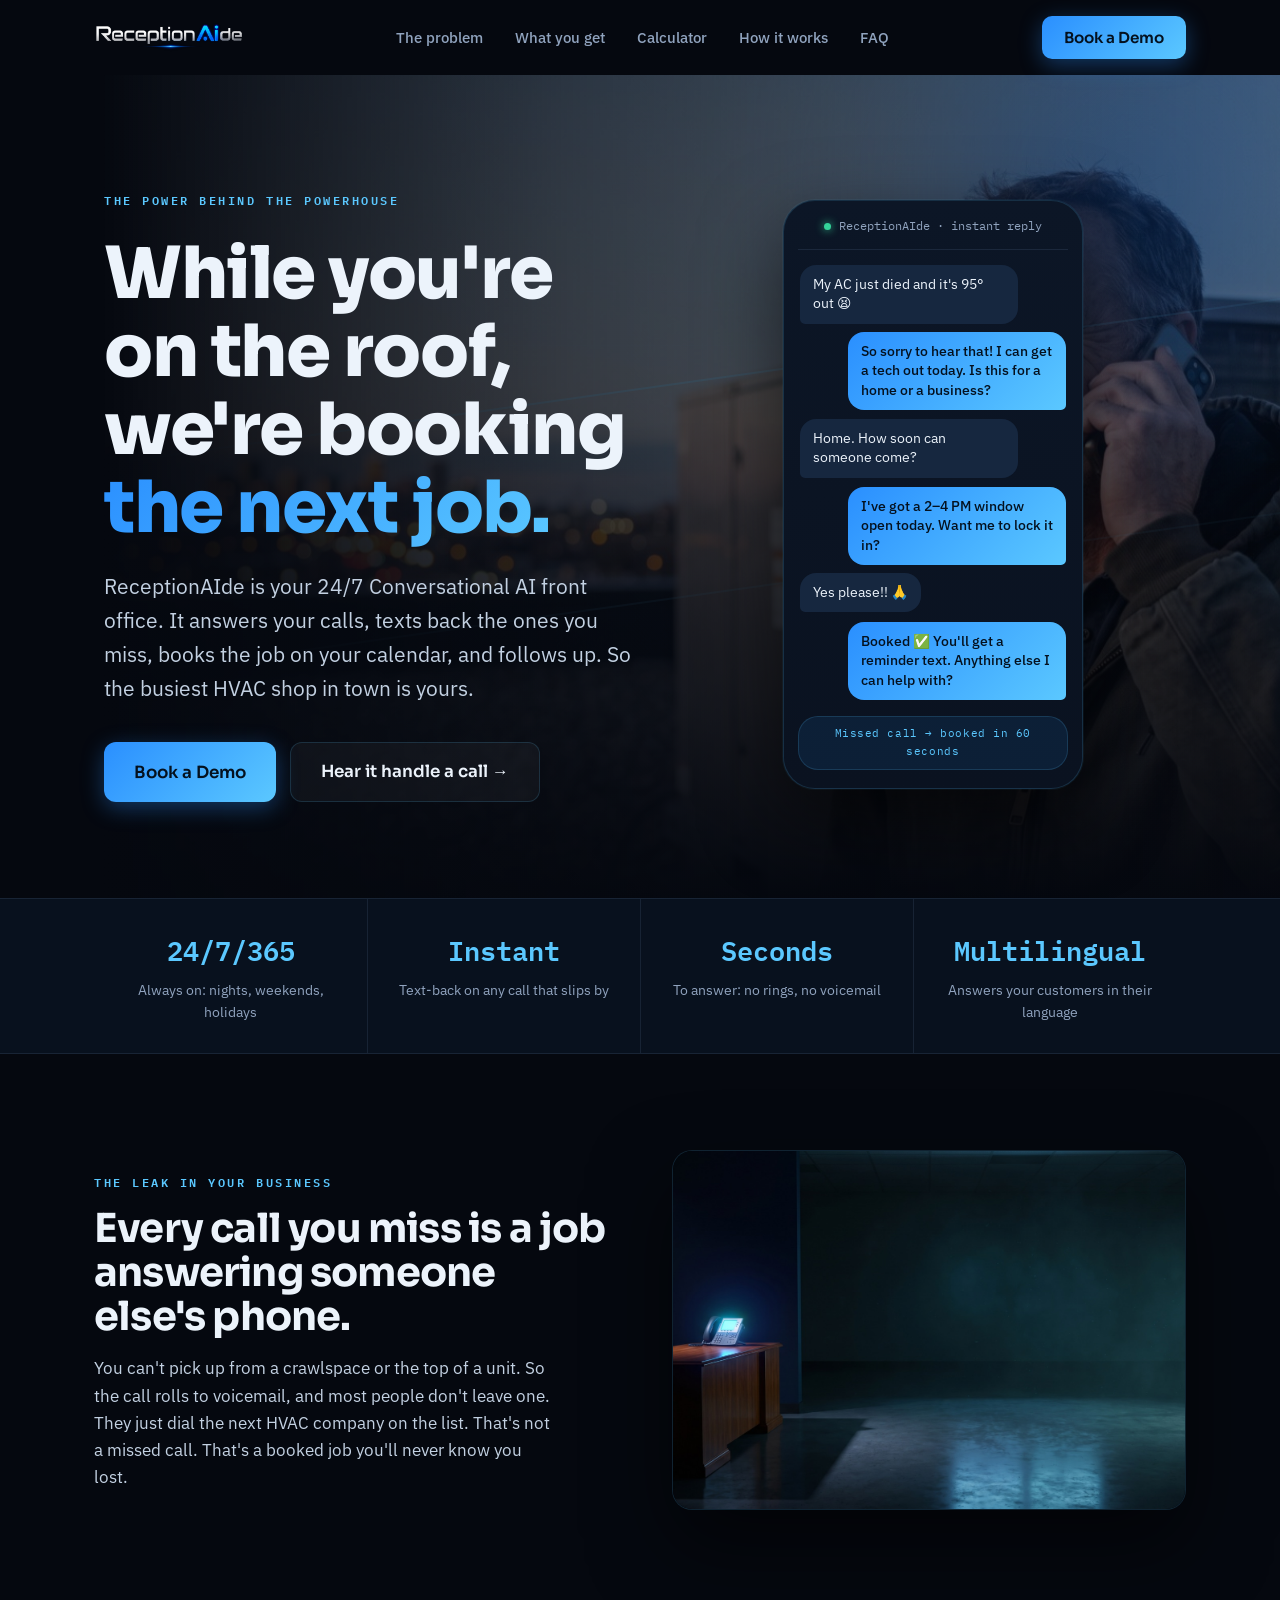
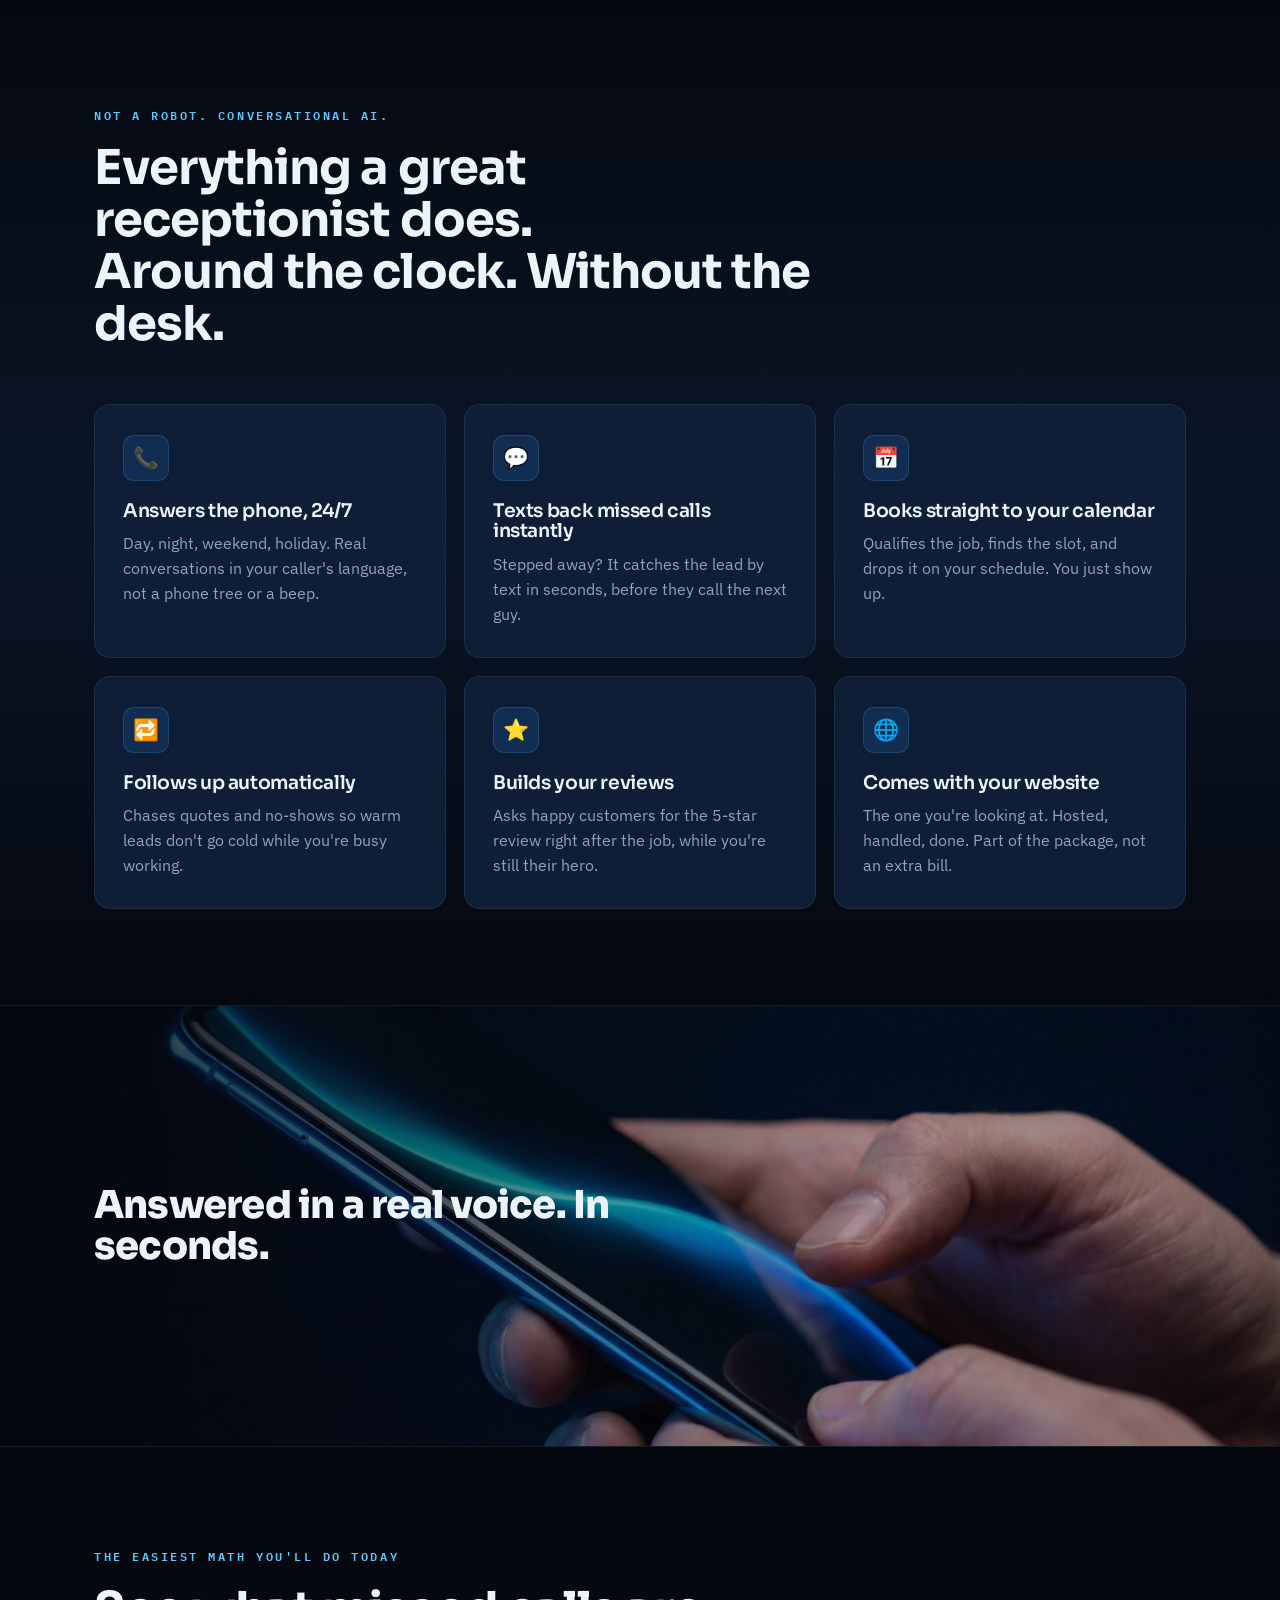
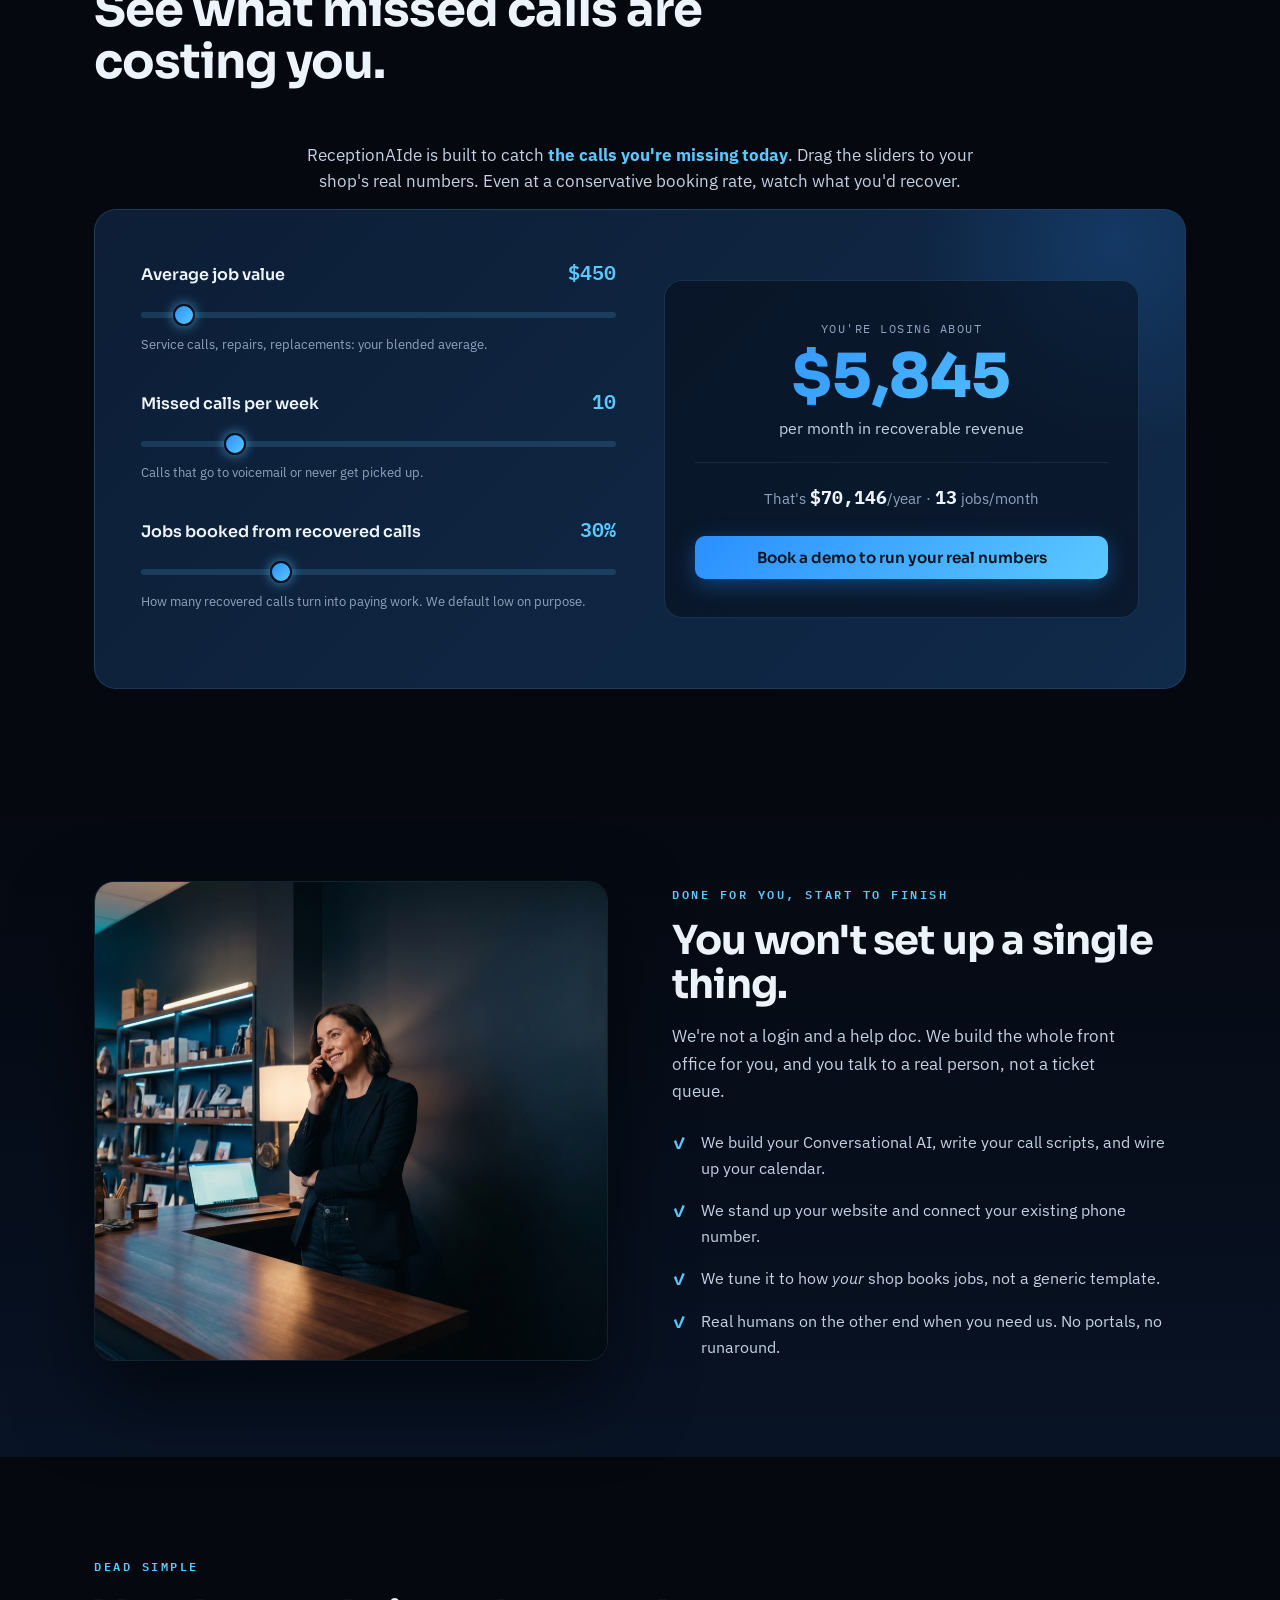
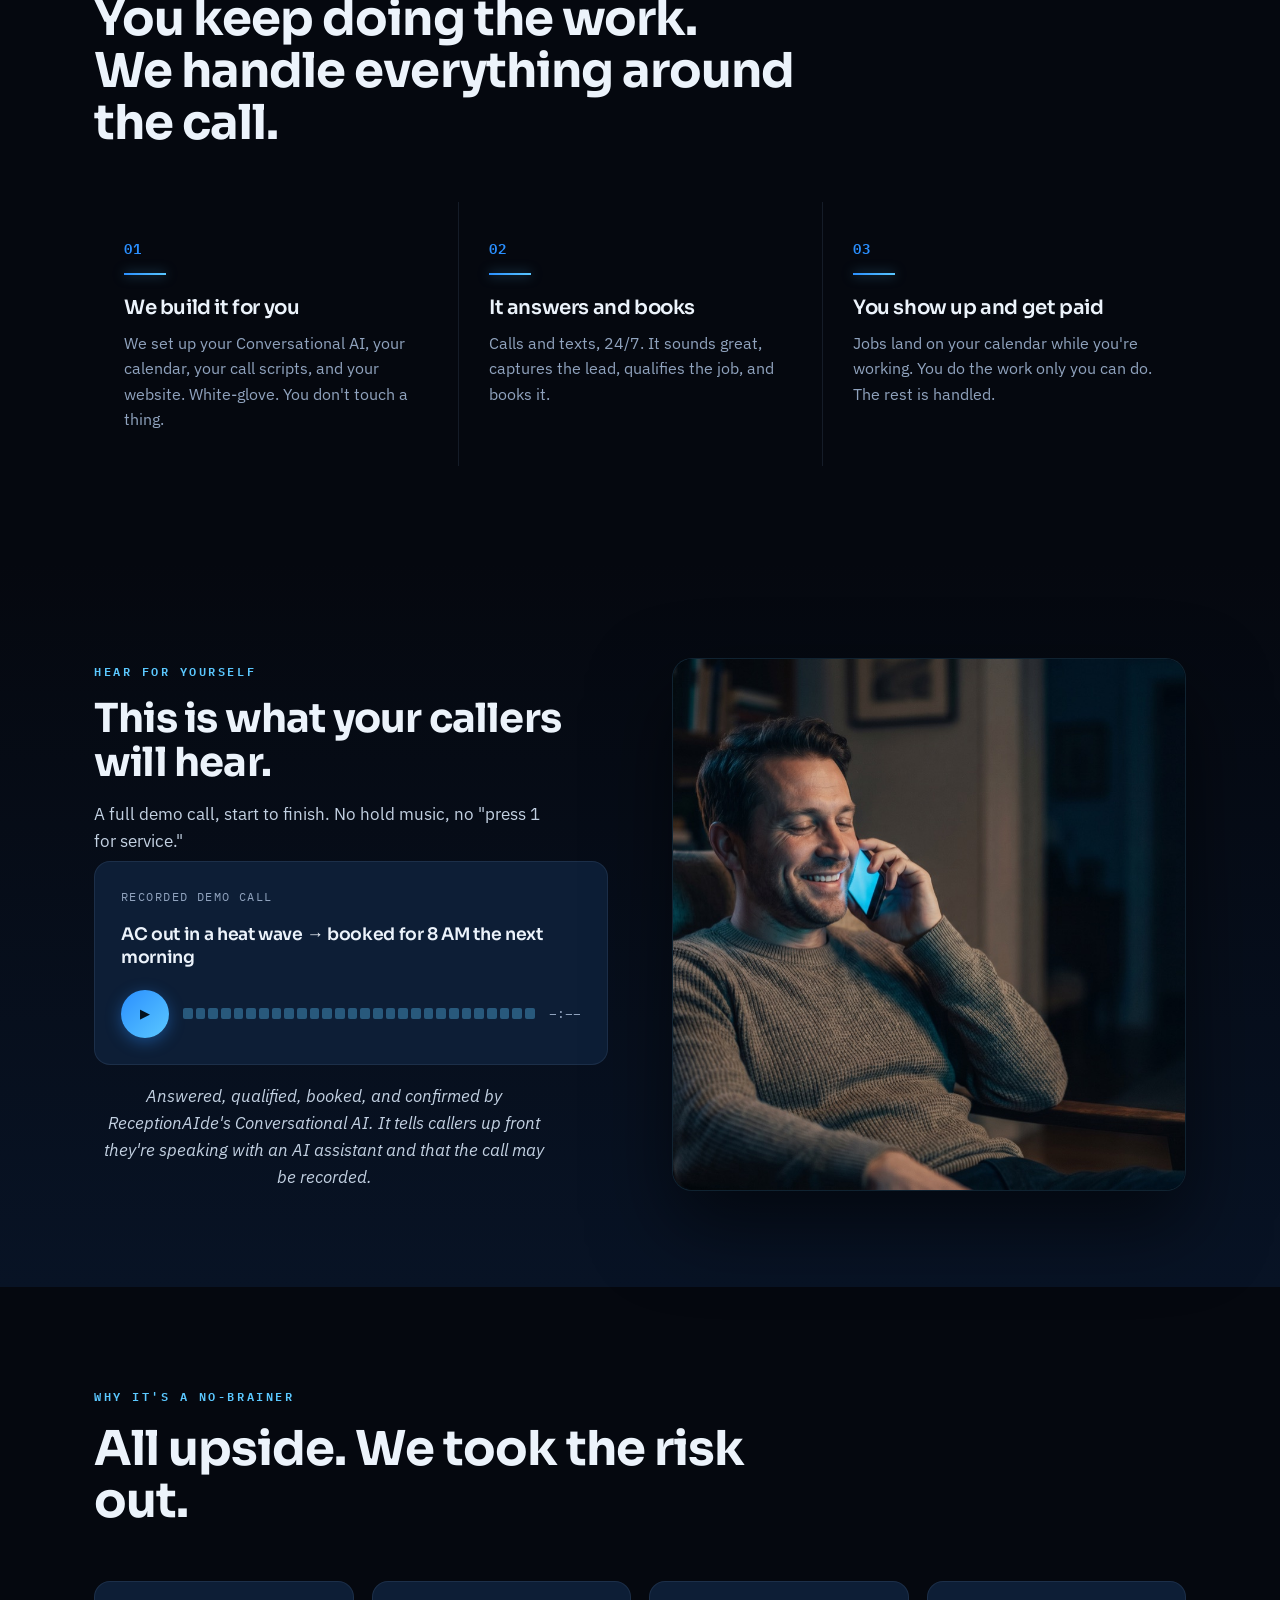
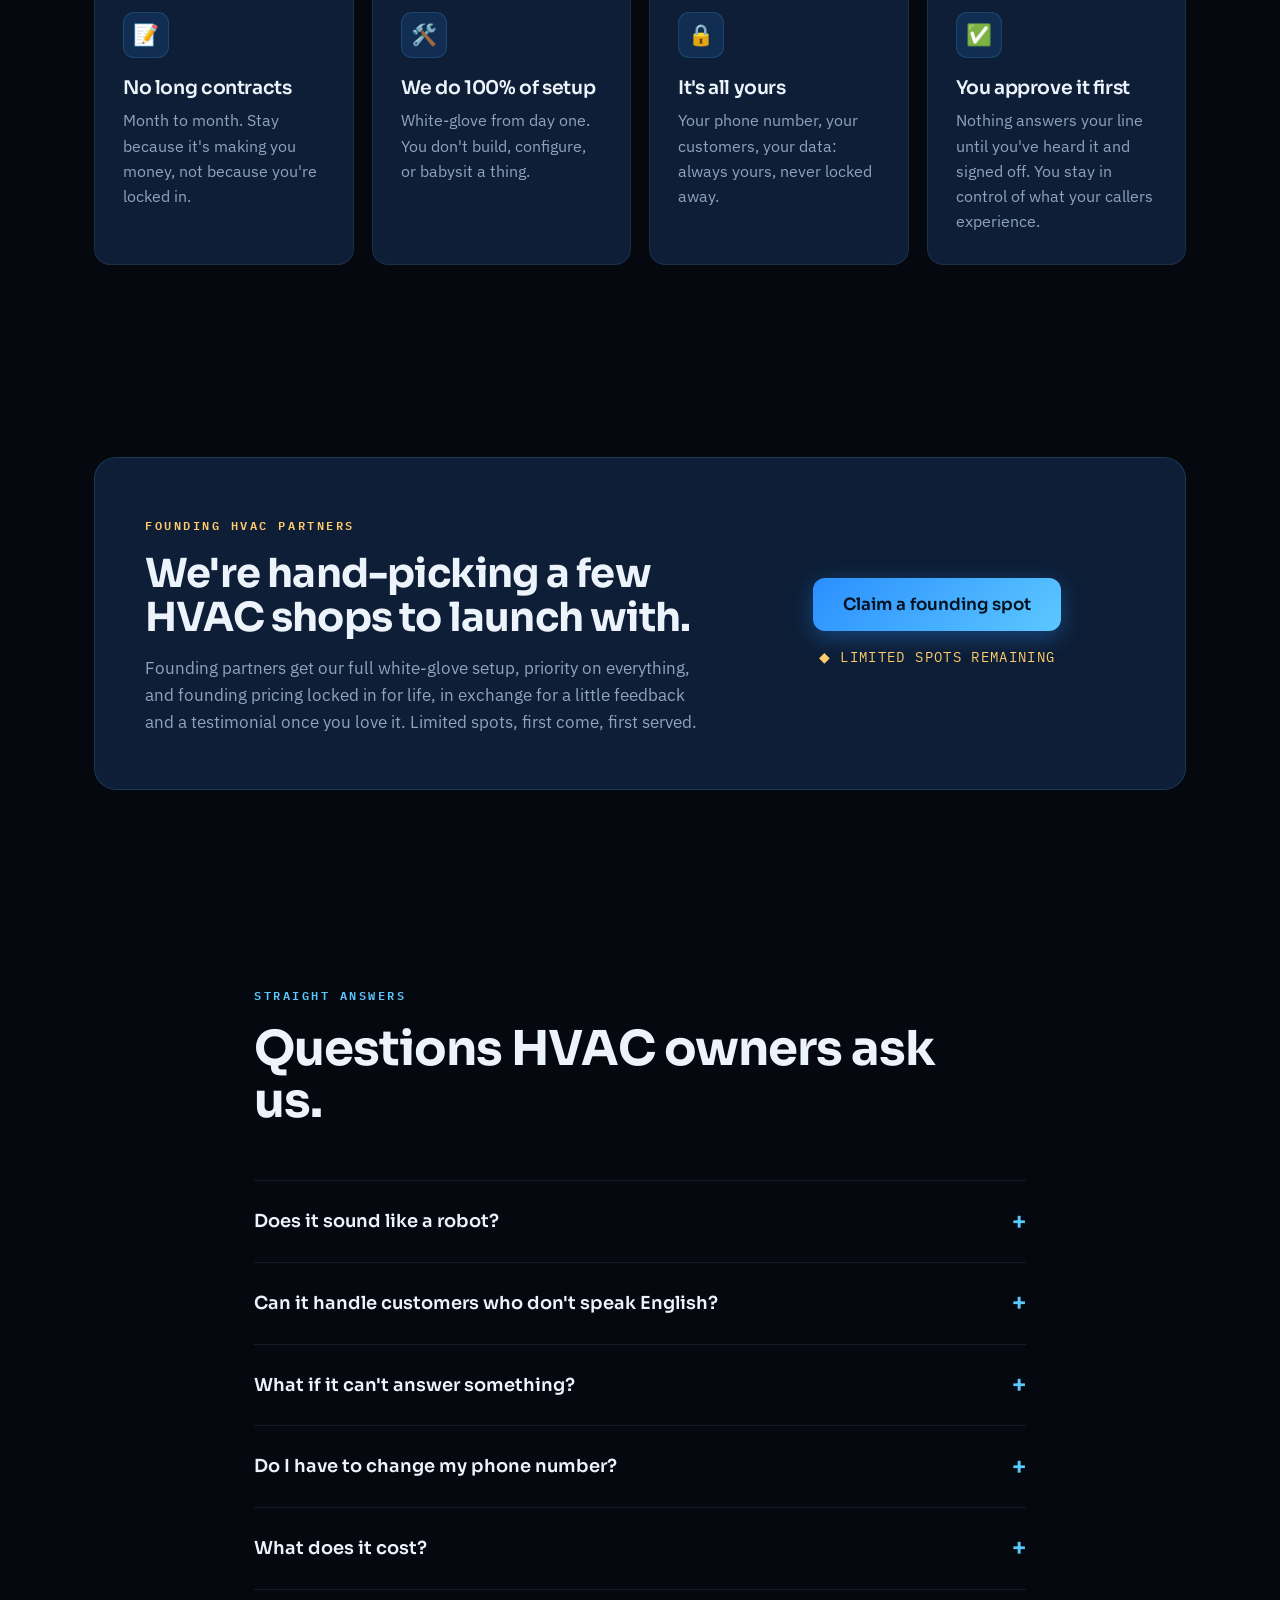
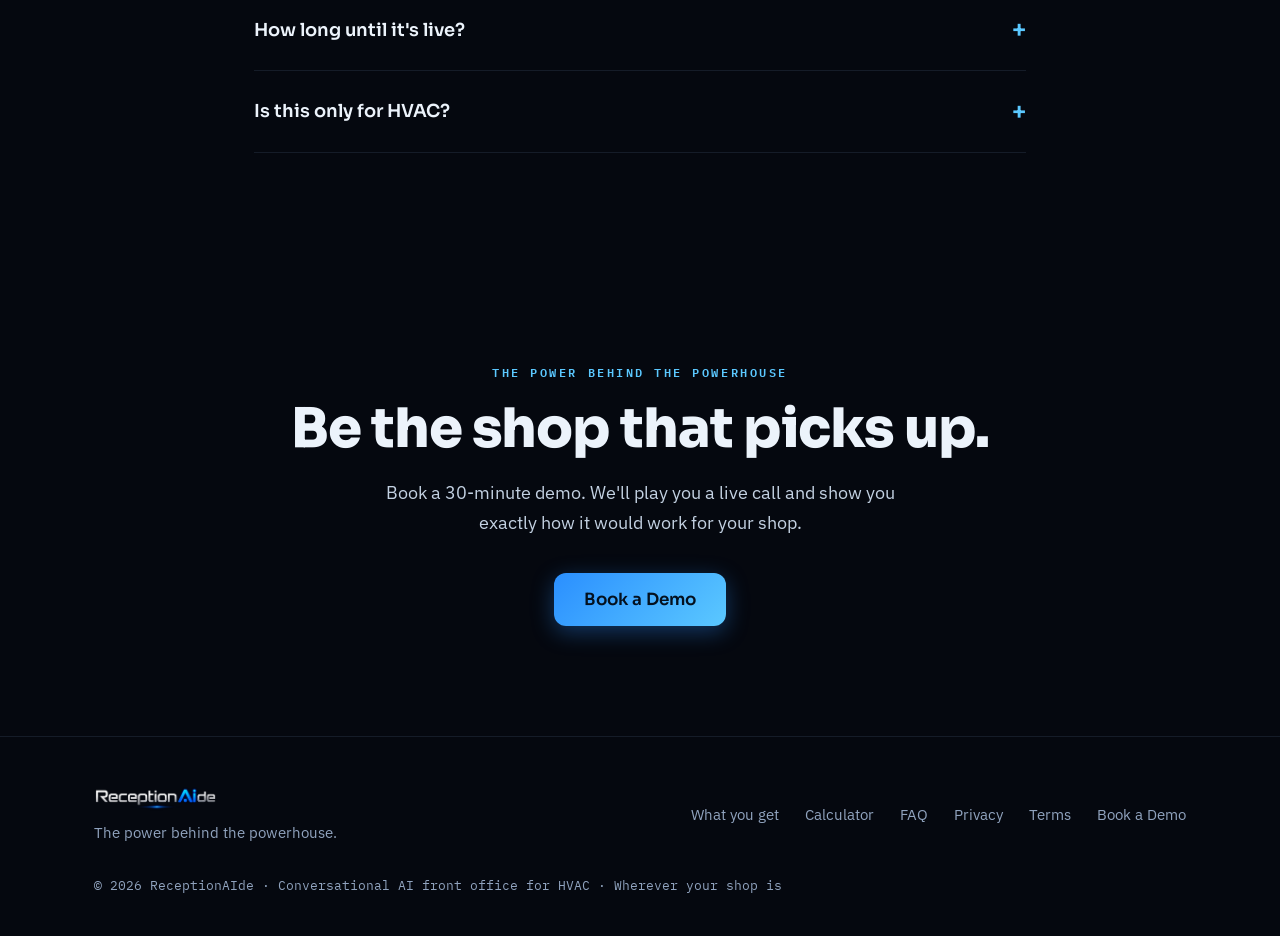
==== commit 352ad0b9: "Remove features close-line above waveform band; keep on-image caption Co-Authored-By: Claude Fable 5" ====
--- a/index.html
+++ b/index.html
@@ -350,7 +350,6 @@
         <div class="card"><div class="ico">⭐</div><h3>Builds your reviews</h3><p>Asks happy customers for the 5-star review right after the job, while you're still their hero.</p></div>
         <div class="card"><div class="ico">🌐</div><h3>Comes with your website</h3><p>The one you're looking at. Hosted, handled, done. Part of the package, not an extra bill.</p></div>
       </div>
-      <p class="close-line">It's not an app you have to run. <b>It's a front office we run for you.</b></p>
     </div>
   </section>
 
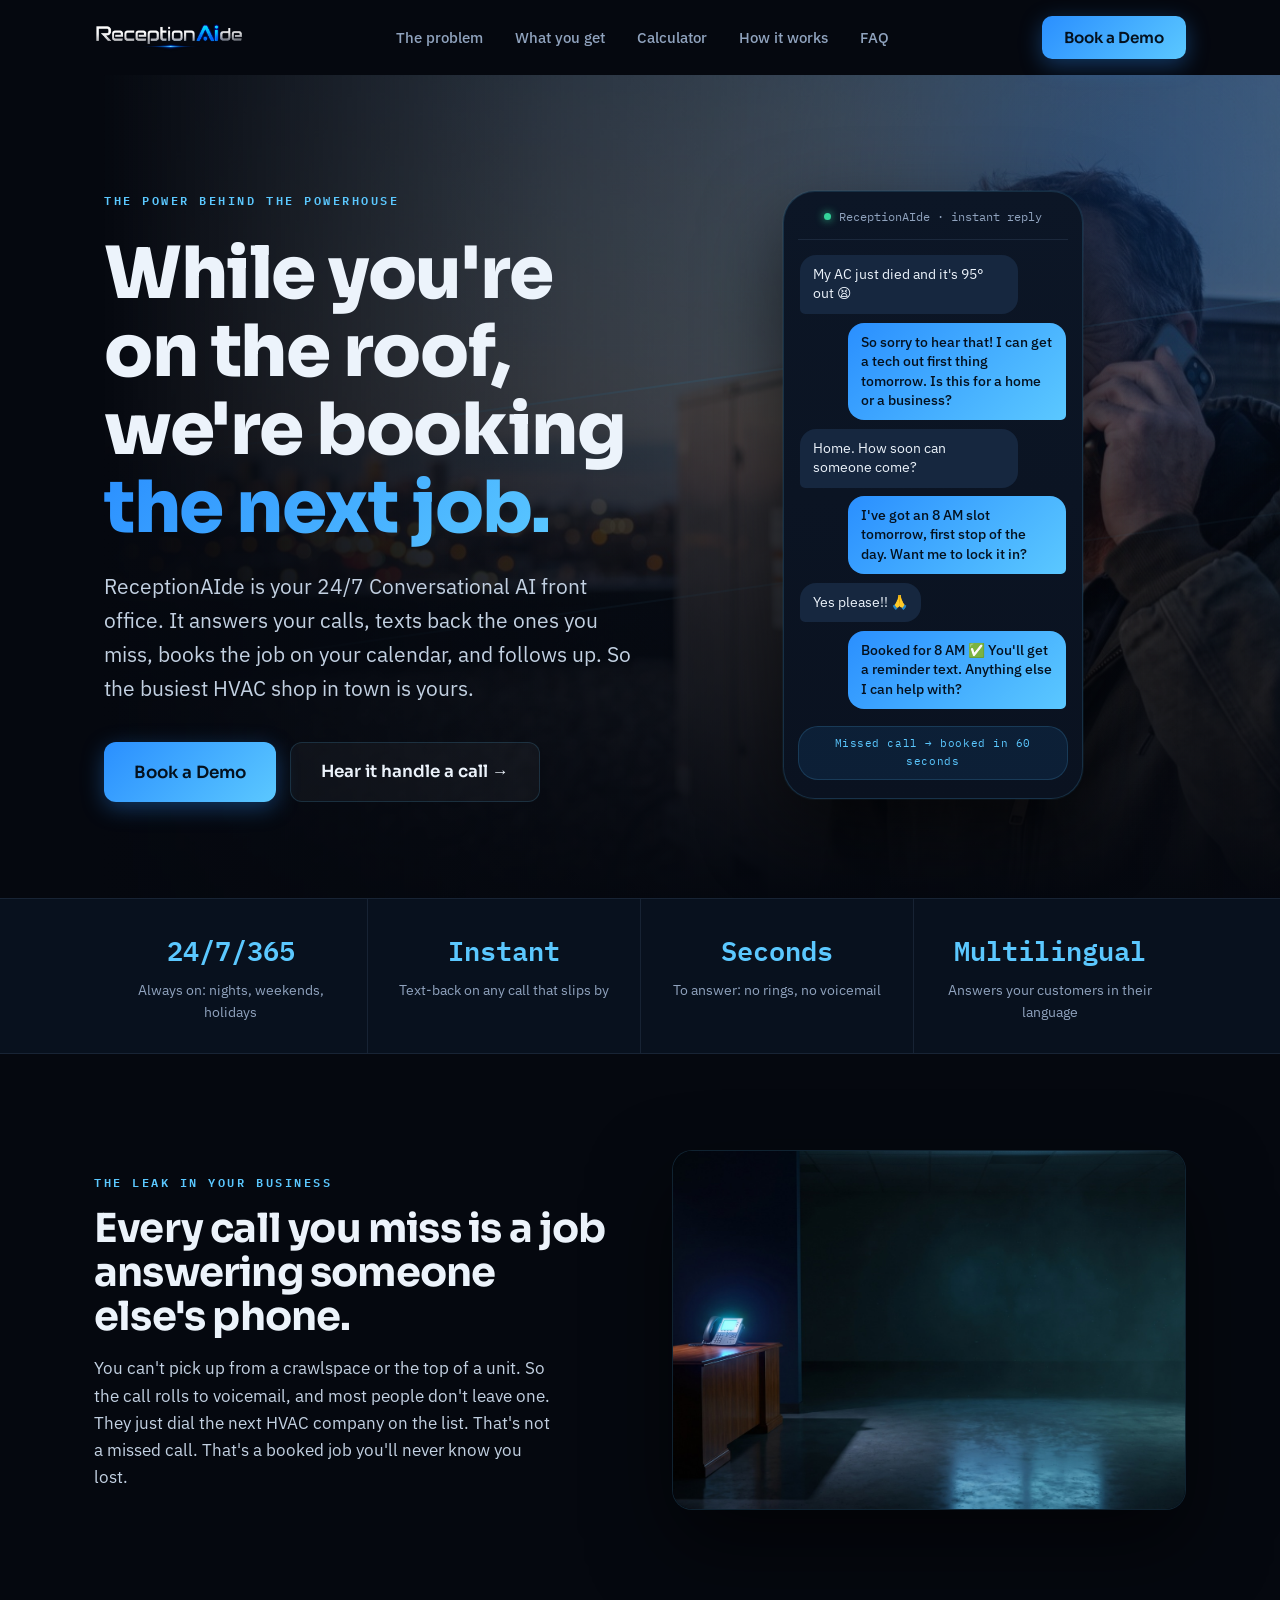
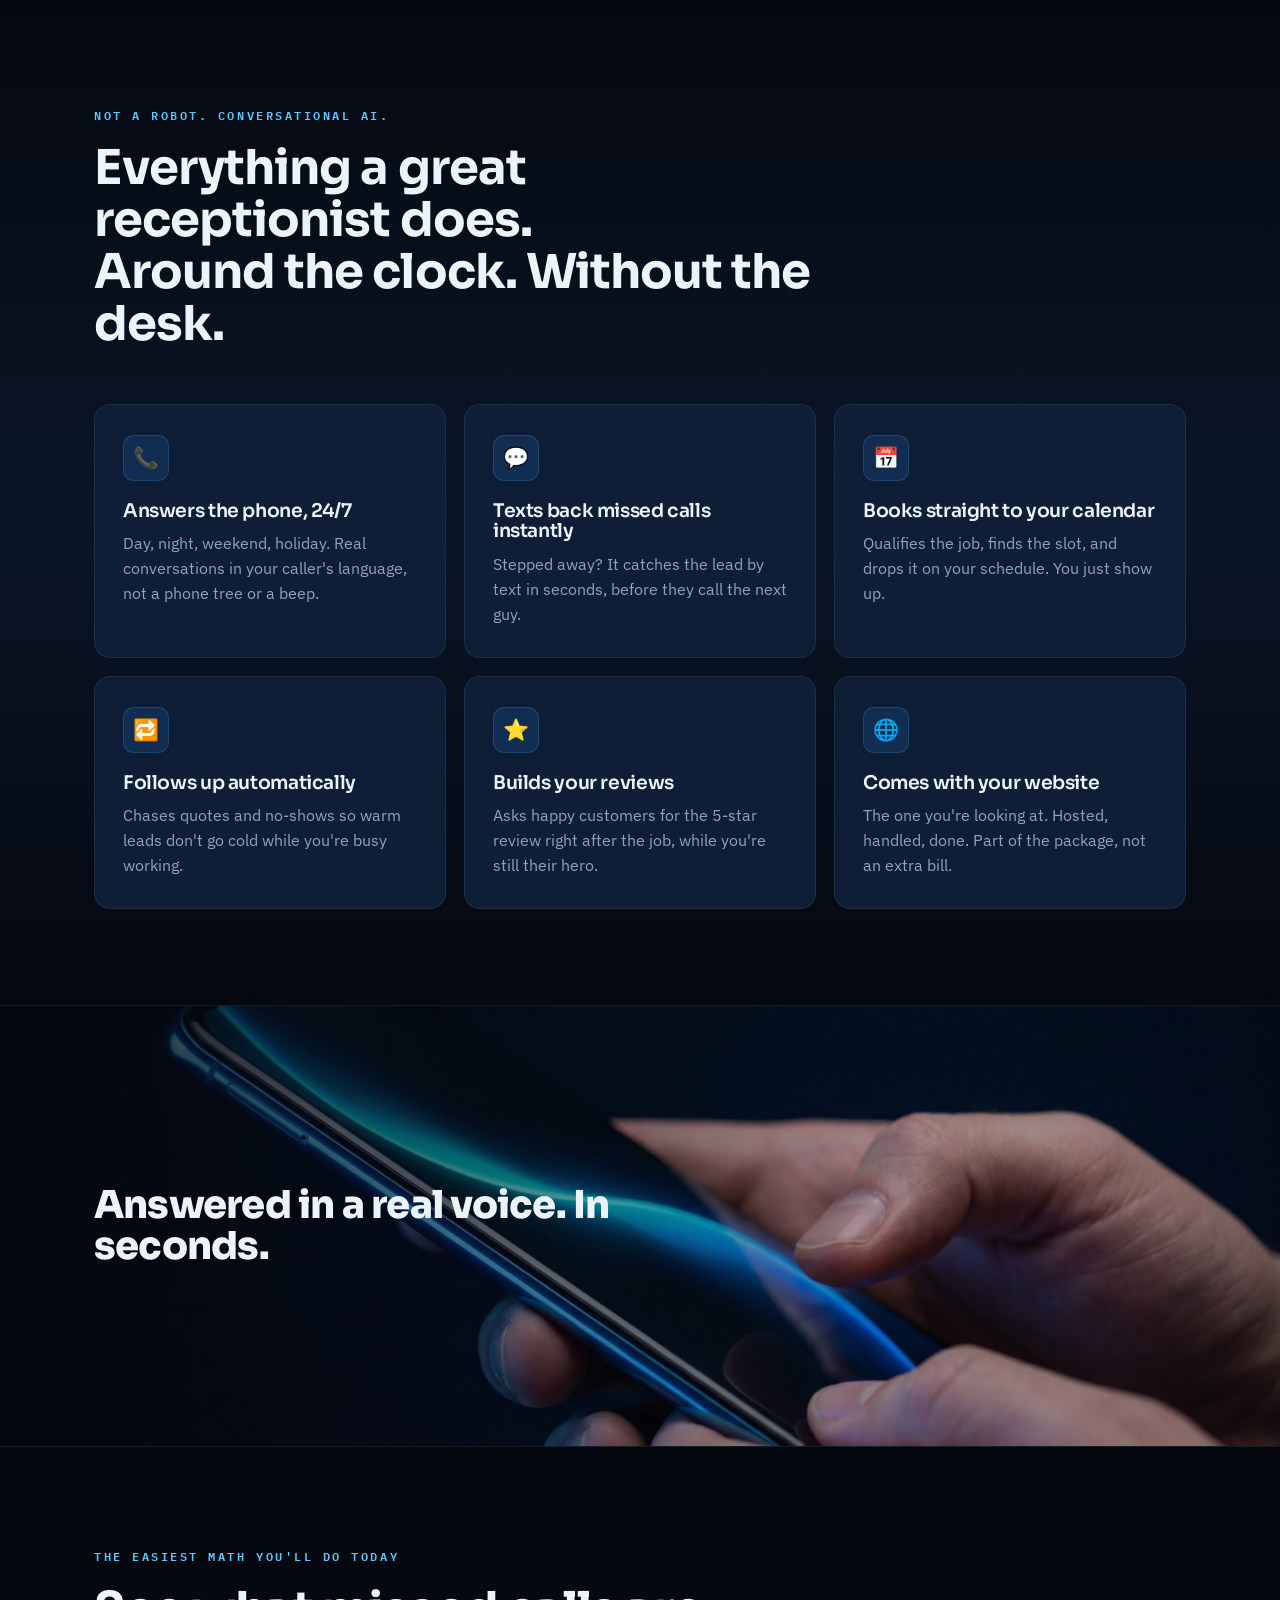
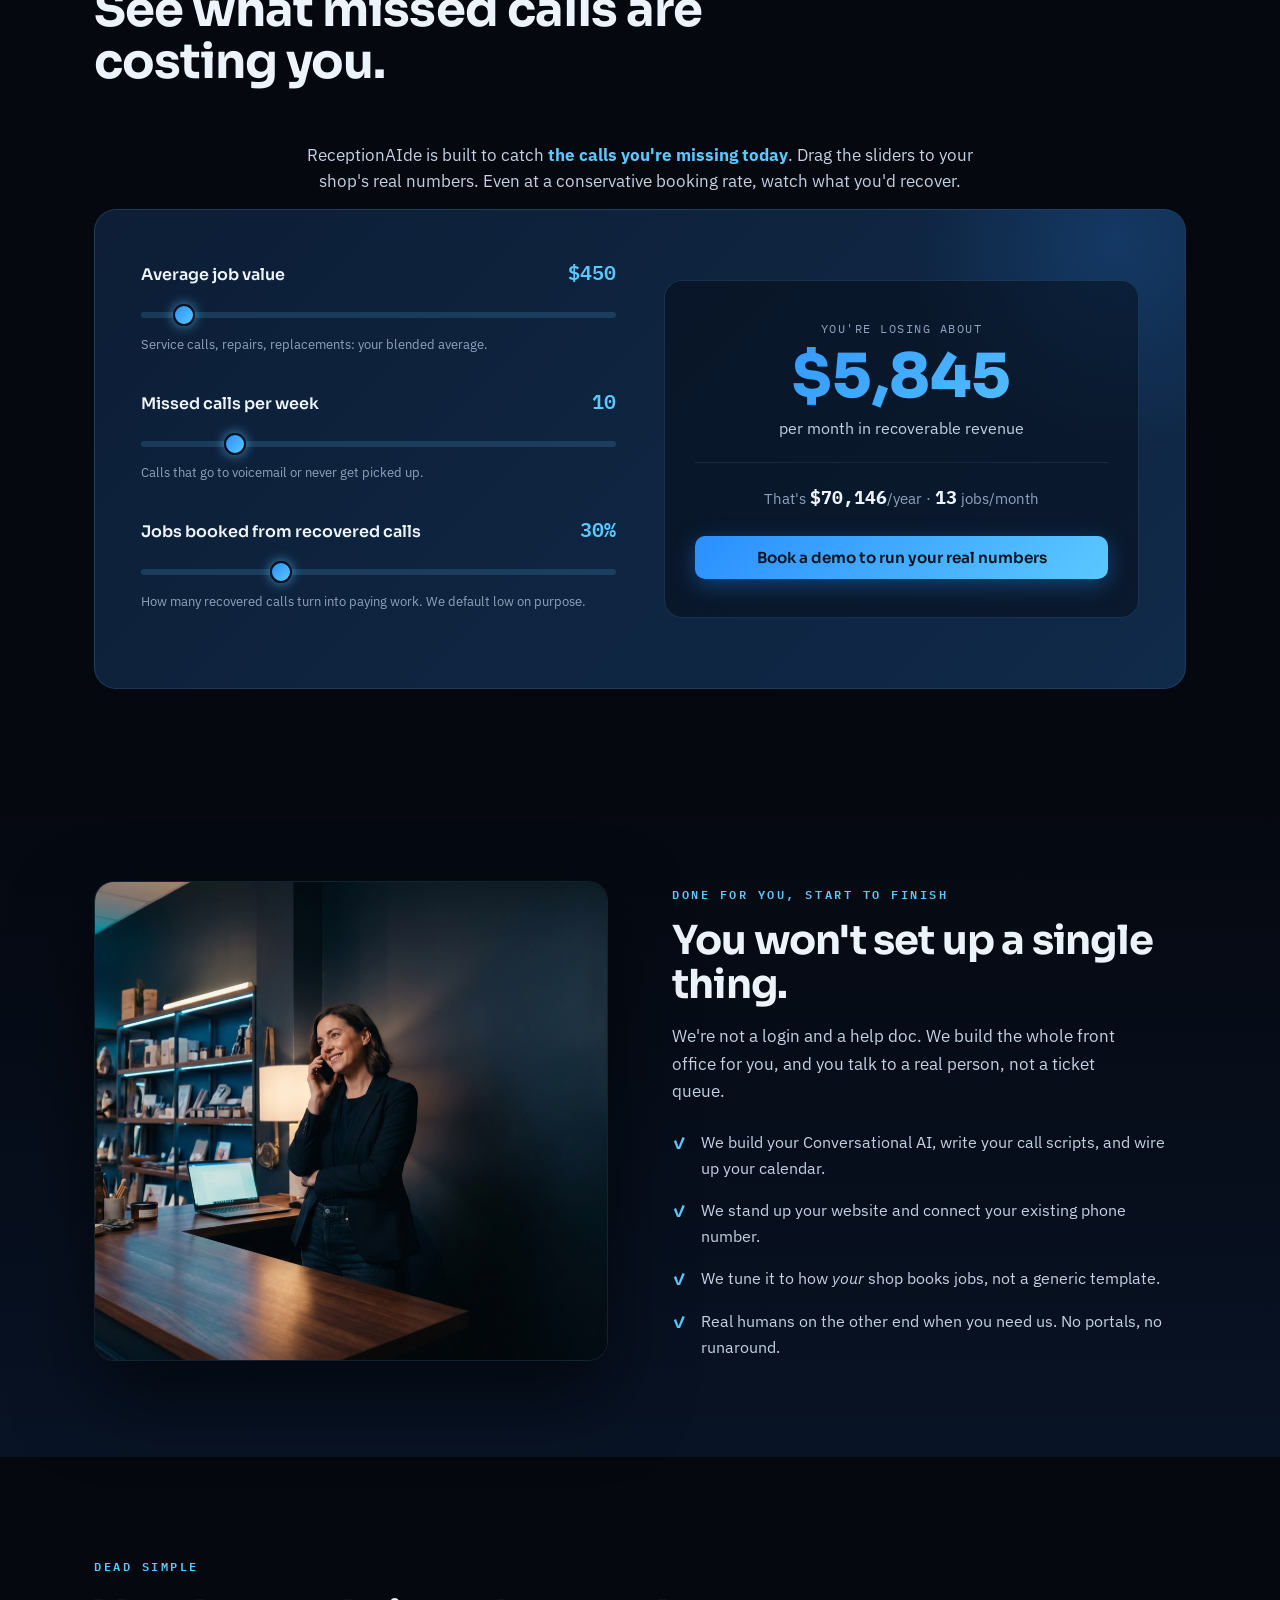
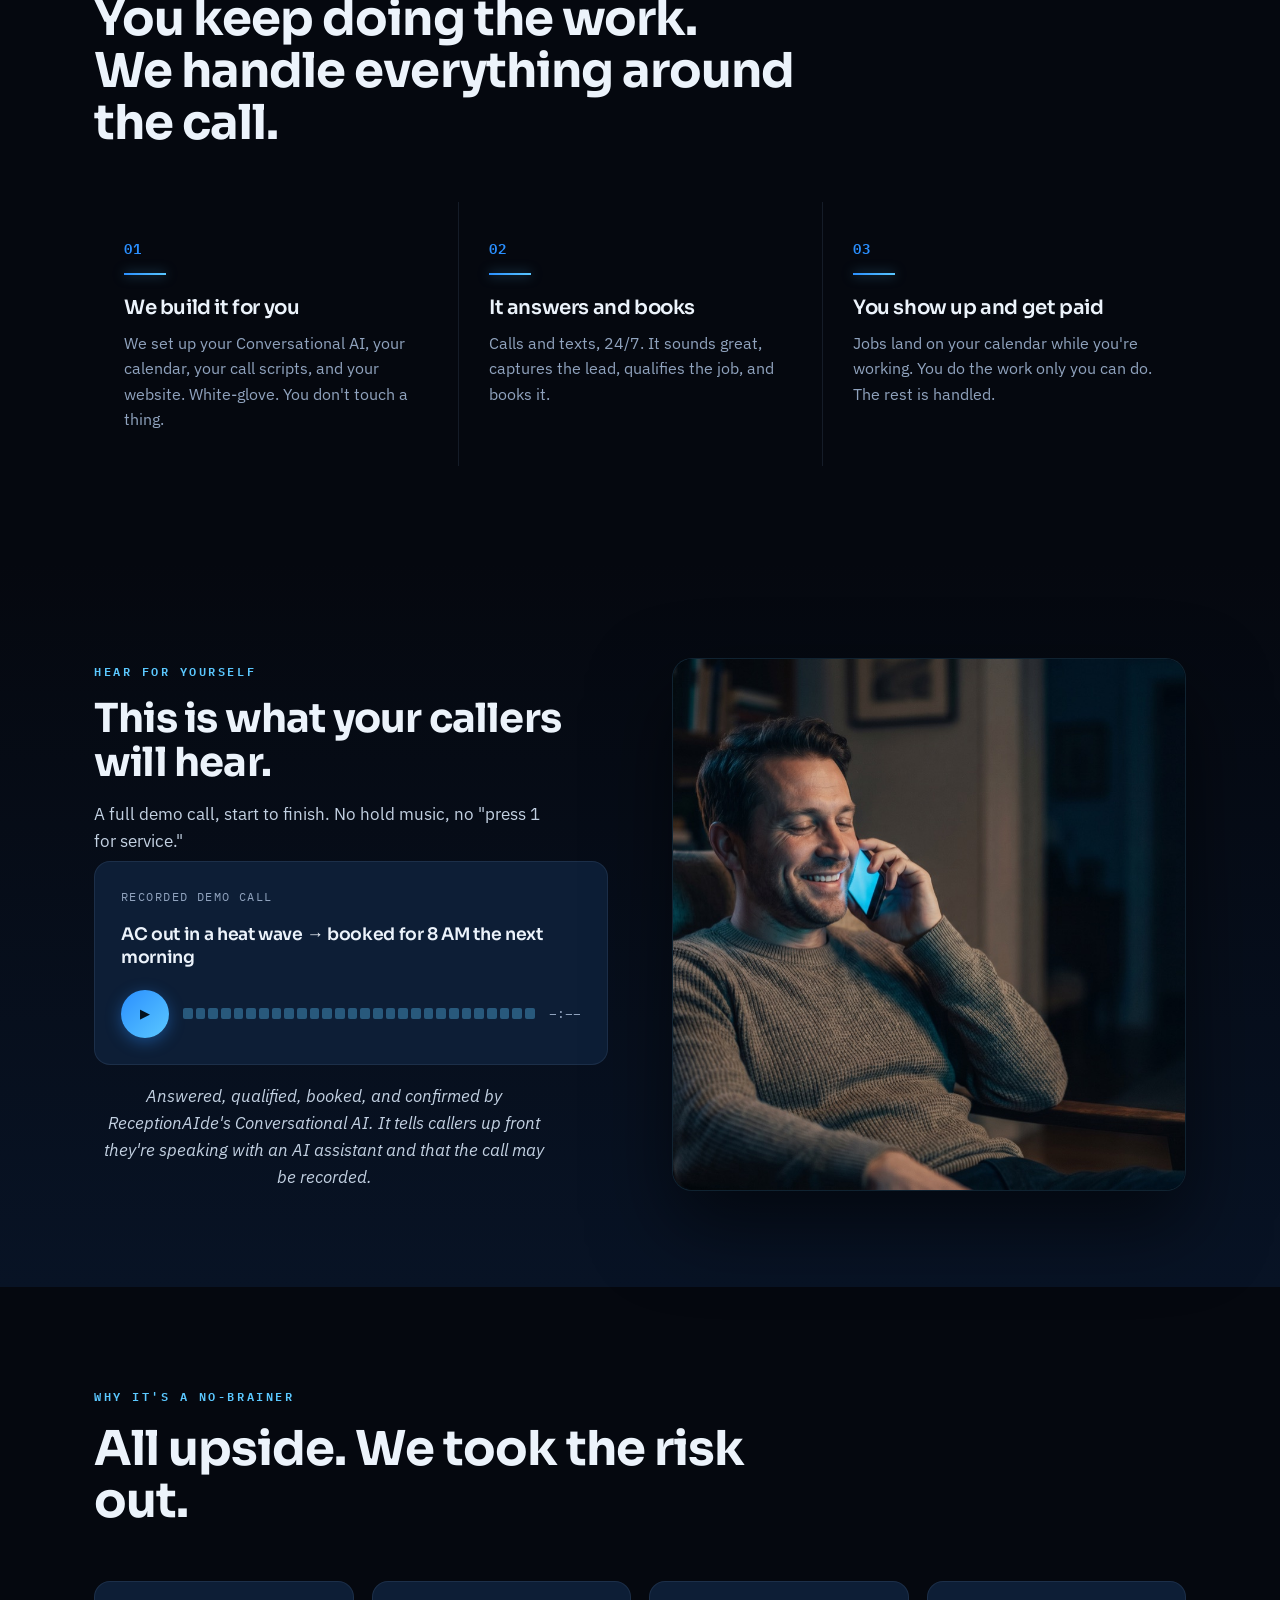
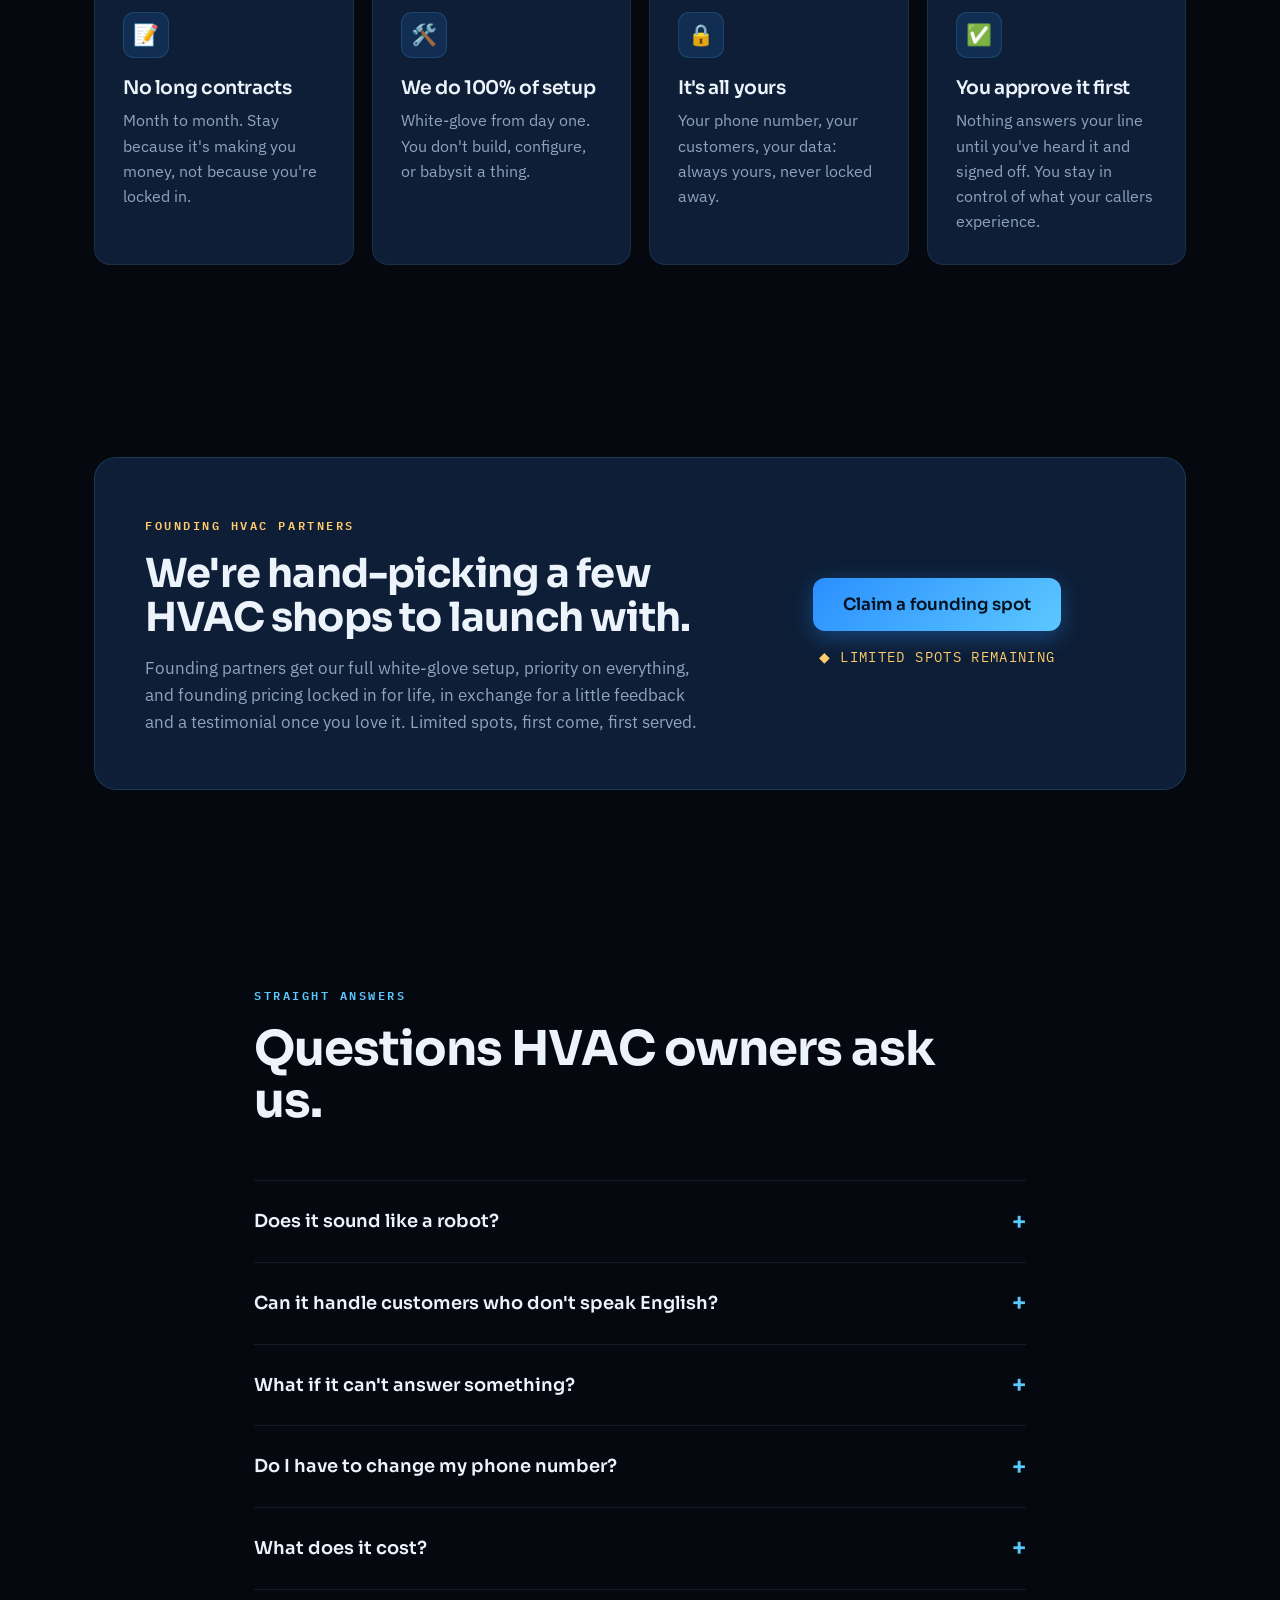
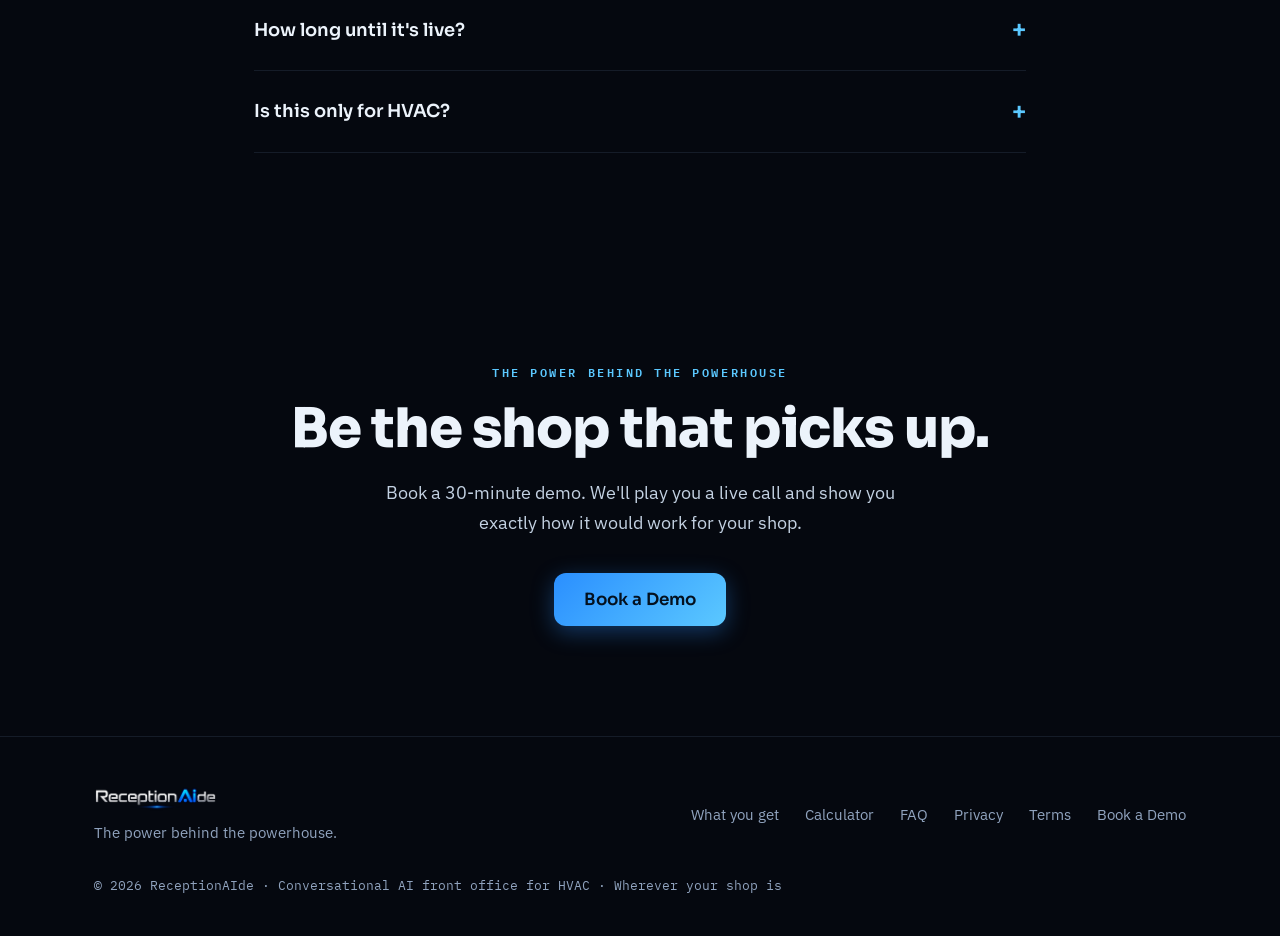
==== commit 4f2980e7: "Sync hero text convo with recorded demo call story The hero SMS thread booked a 2–4 PM window same-d" ====
--- a/index.html
+++ b/index.html
@@ -302,11 +302,11 @@
           <div class="phone-top"><span class="pdot"></span>ReceptionAIde · instant reply</div>
           <div class="thread">
             <div class="msg in" style="--d:.3s">My AC just died and it's 95° out 😫</div>
-            <div class="msg out" style="--d:1.0s">So sorry to hear that! I can get a tech out today. Is this for a home or a business?</div>
+            <div class="msg out" style="--d:1.0s">So sorry to hear that! I can get a tech out first thing tomorrow. Is this for a home or a business?</div>
             <div class="msg in" style="--d:1.9s">Home. How soon can someone come?</div>
-            <div class="msg out" style="--d:2.7s">I've got a 2–4 PM window open today. Want me to lock it in?</div>
+            <div class="msg out" style="--d:2.7s">I've got an 8 AM slot tomorrow, first stop of the day. Want me to lock it in?</div>
             <div class="msg in" style="--d:3.5s">Yes please!! 🙏</div>
-            <div class="msg out" style="--d:4.3s">Booked ✅ You'll get a reminder text. Anything else I can help with?</div>
+            <div class="msg out" style="--d:4.3s">Booked for 8 AM ✅ You'll get a reminder text. Anything else I can help with?</div>
           </div>
           <div class="phone-badge">Missed call → booked in 60 seconds</div>
         </div>
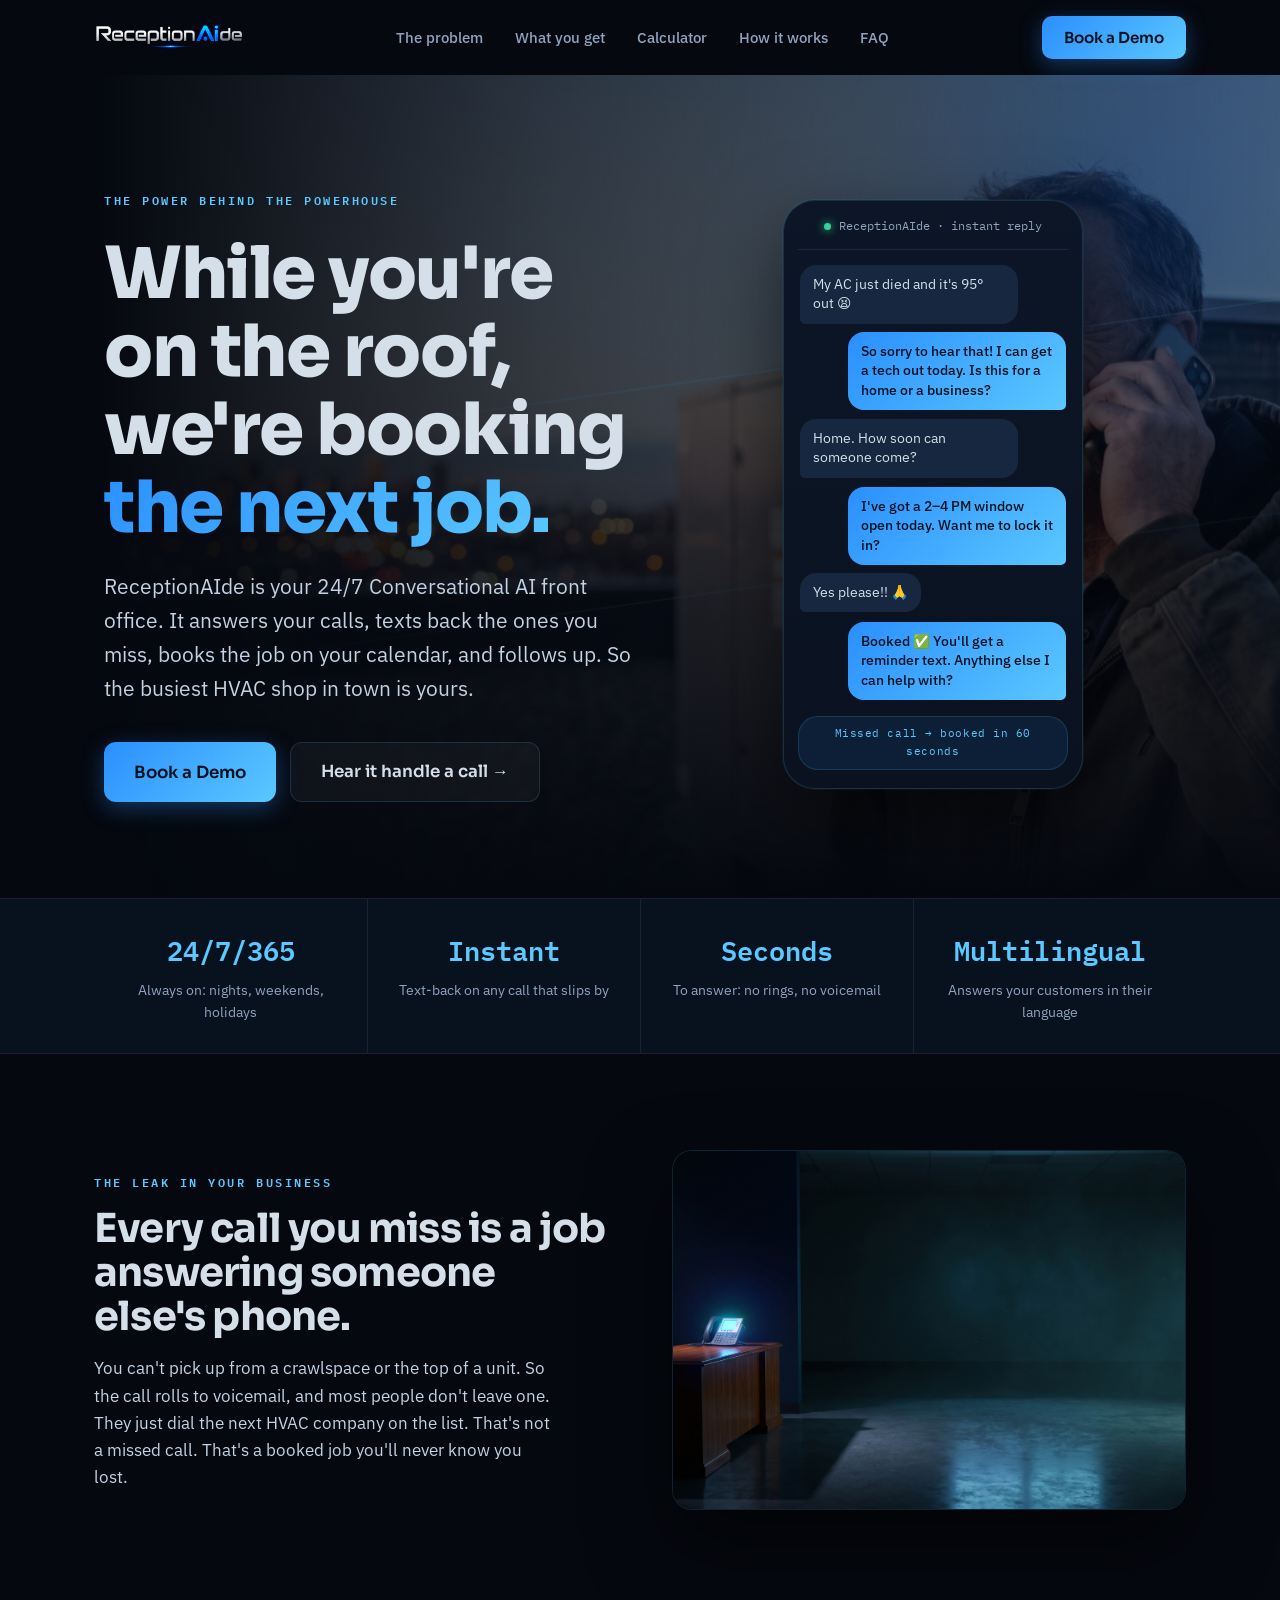
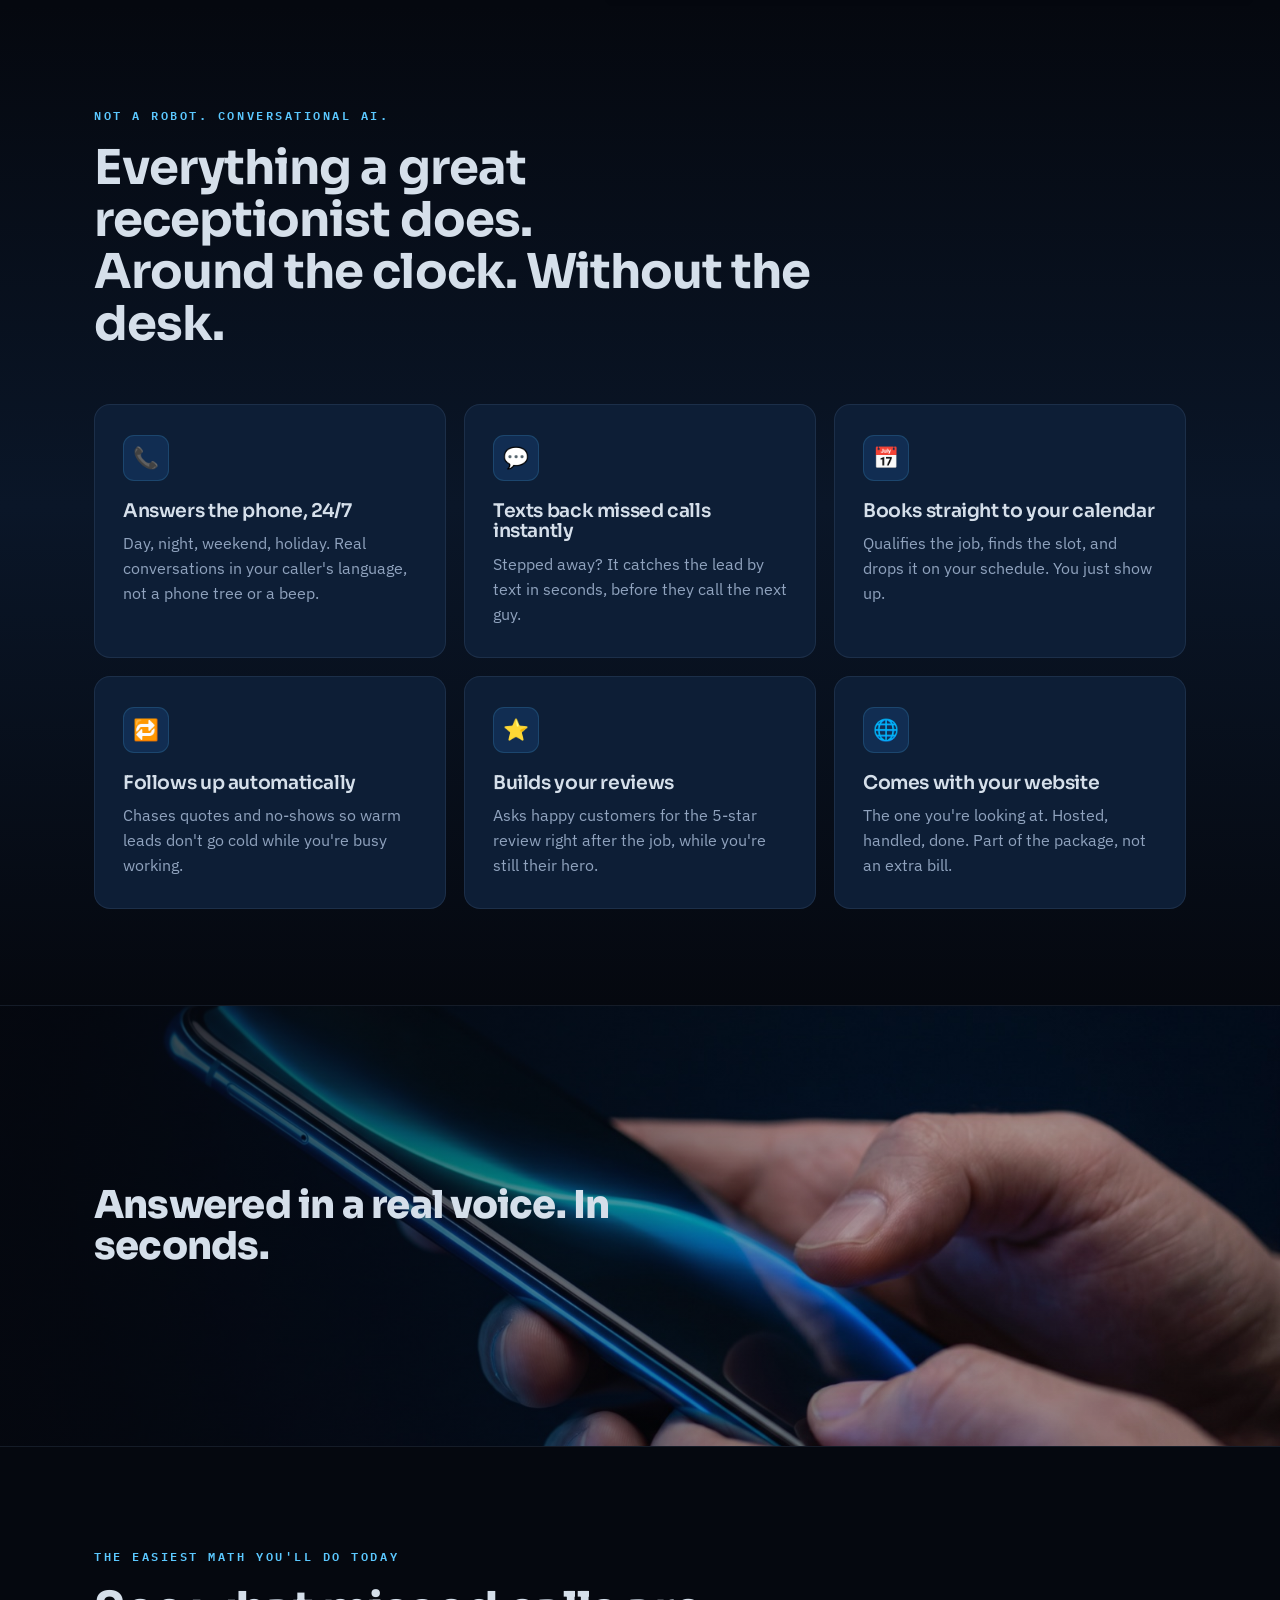
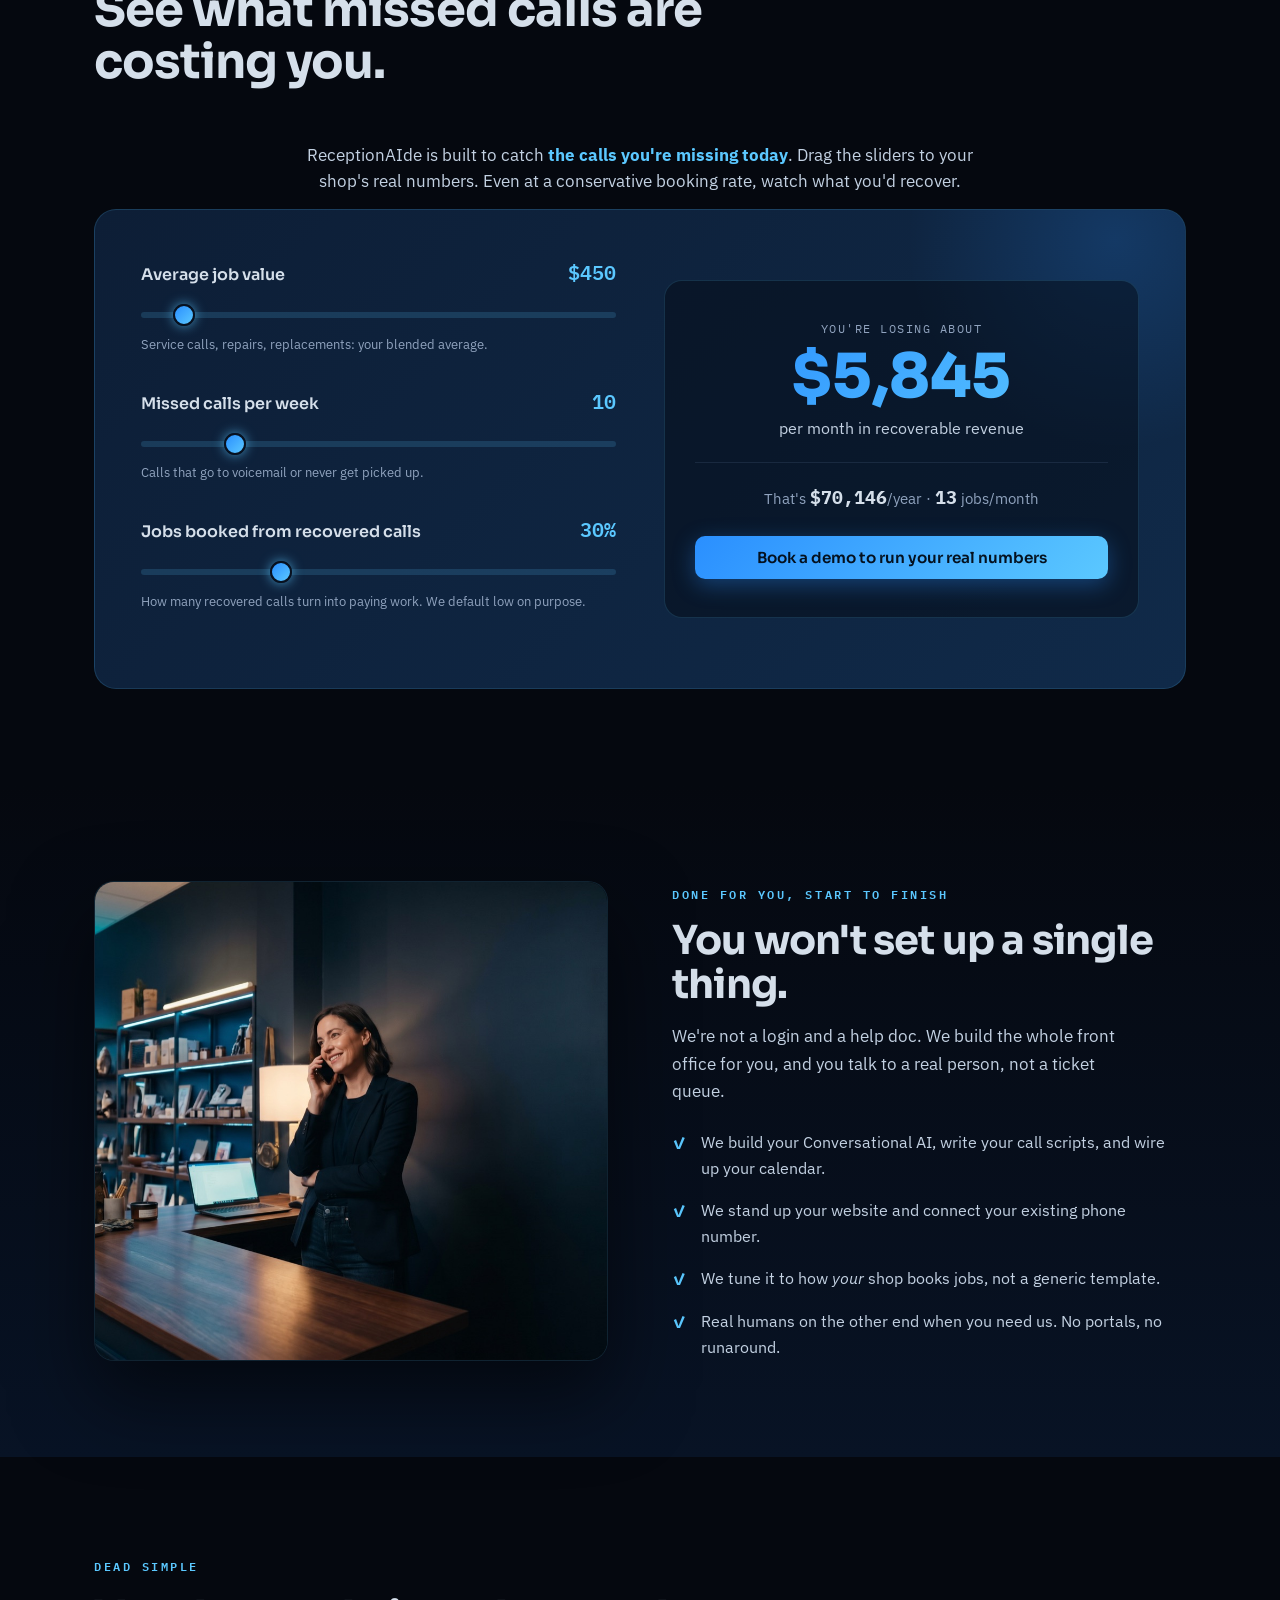
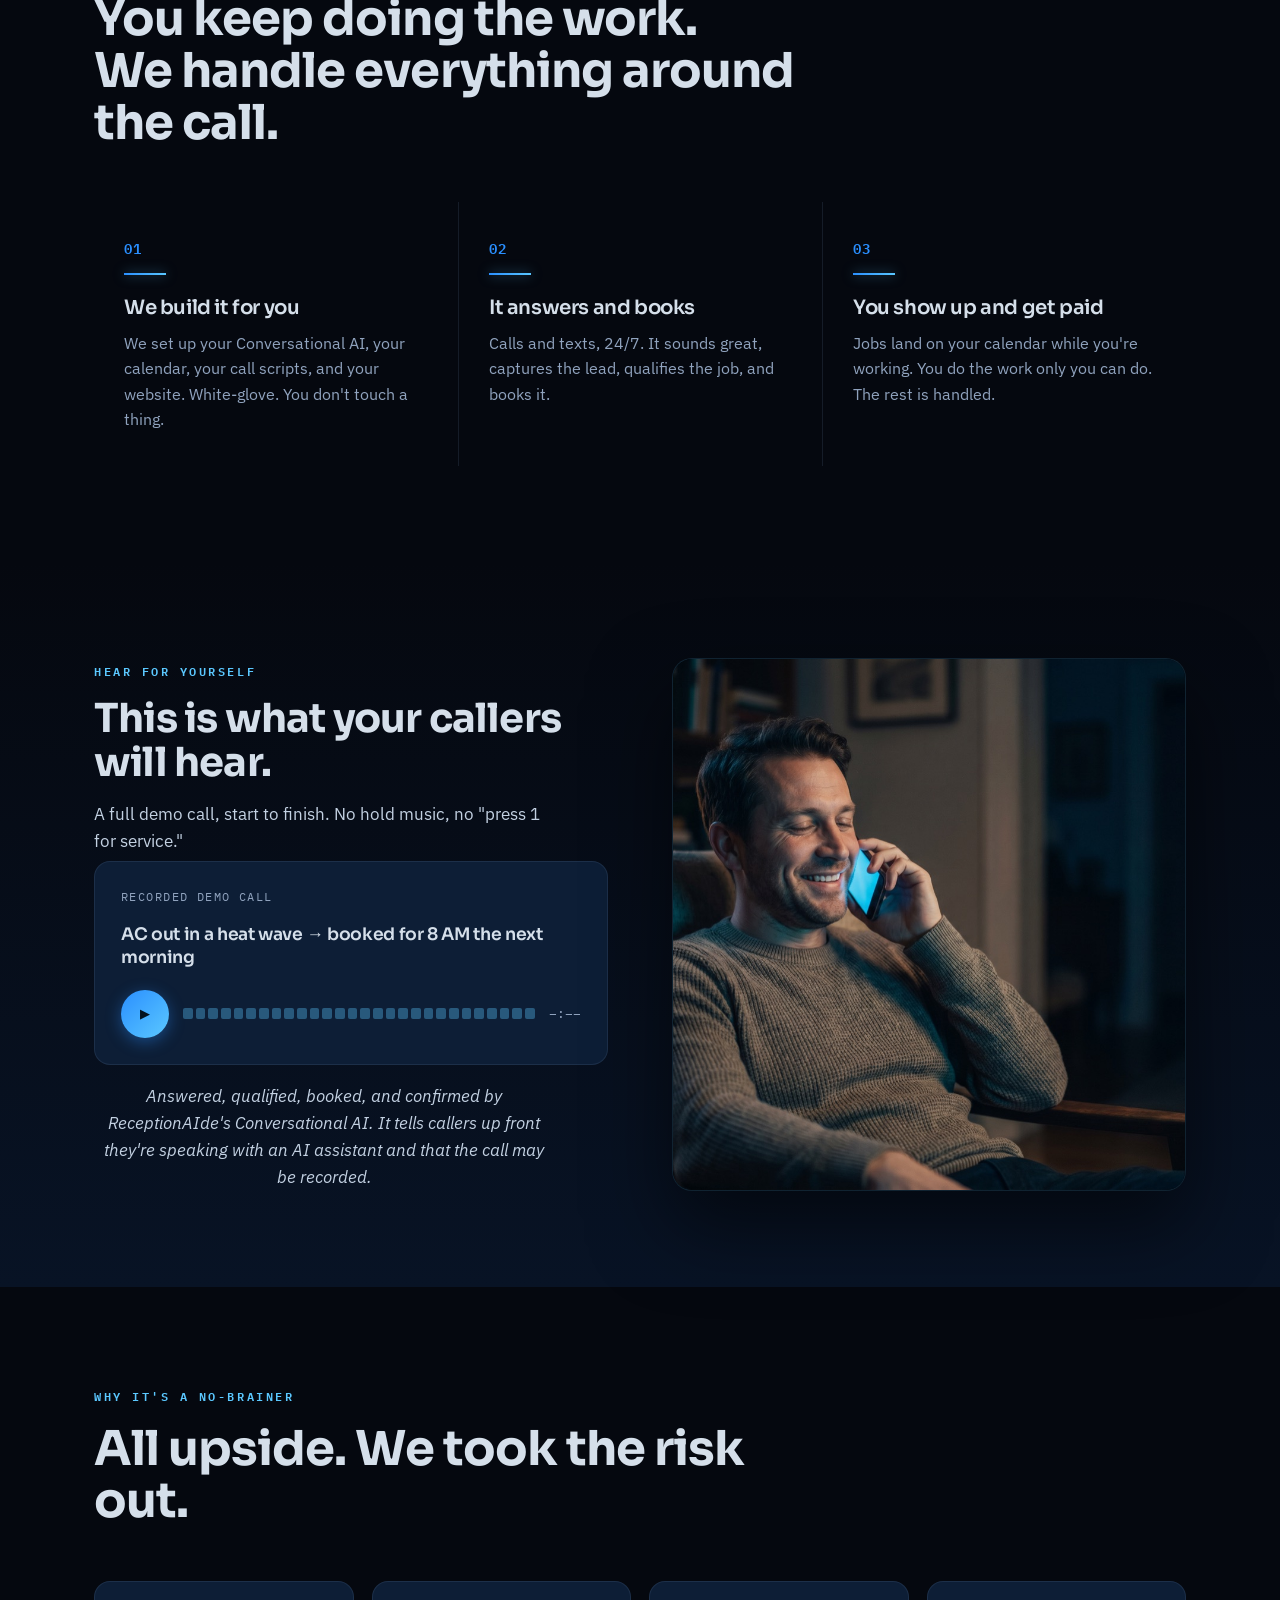
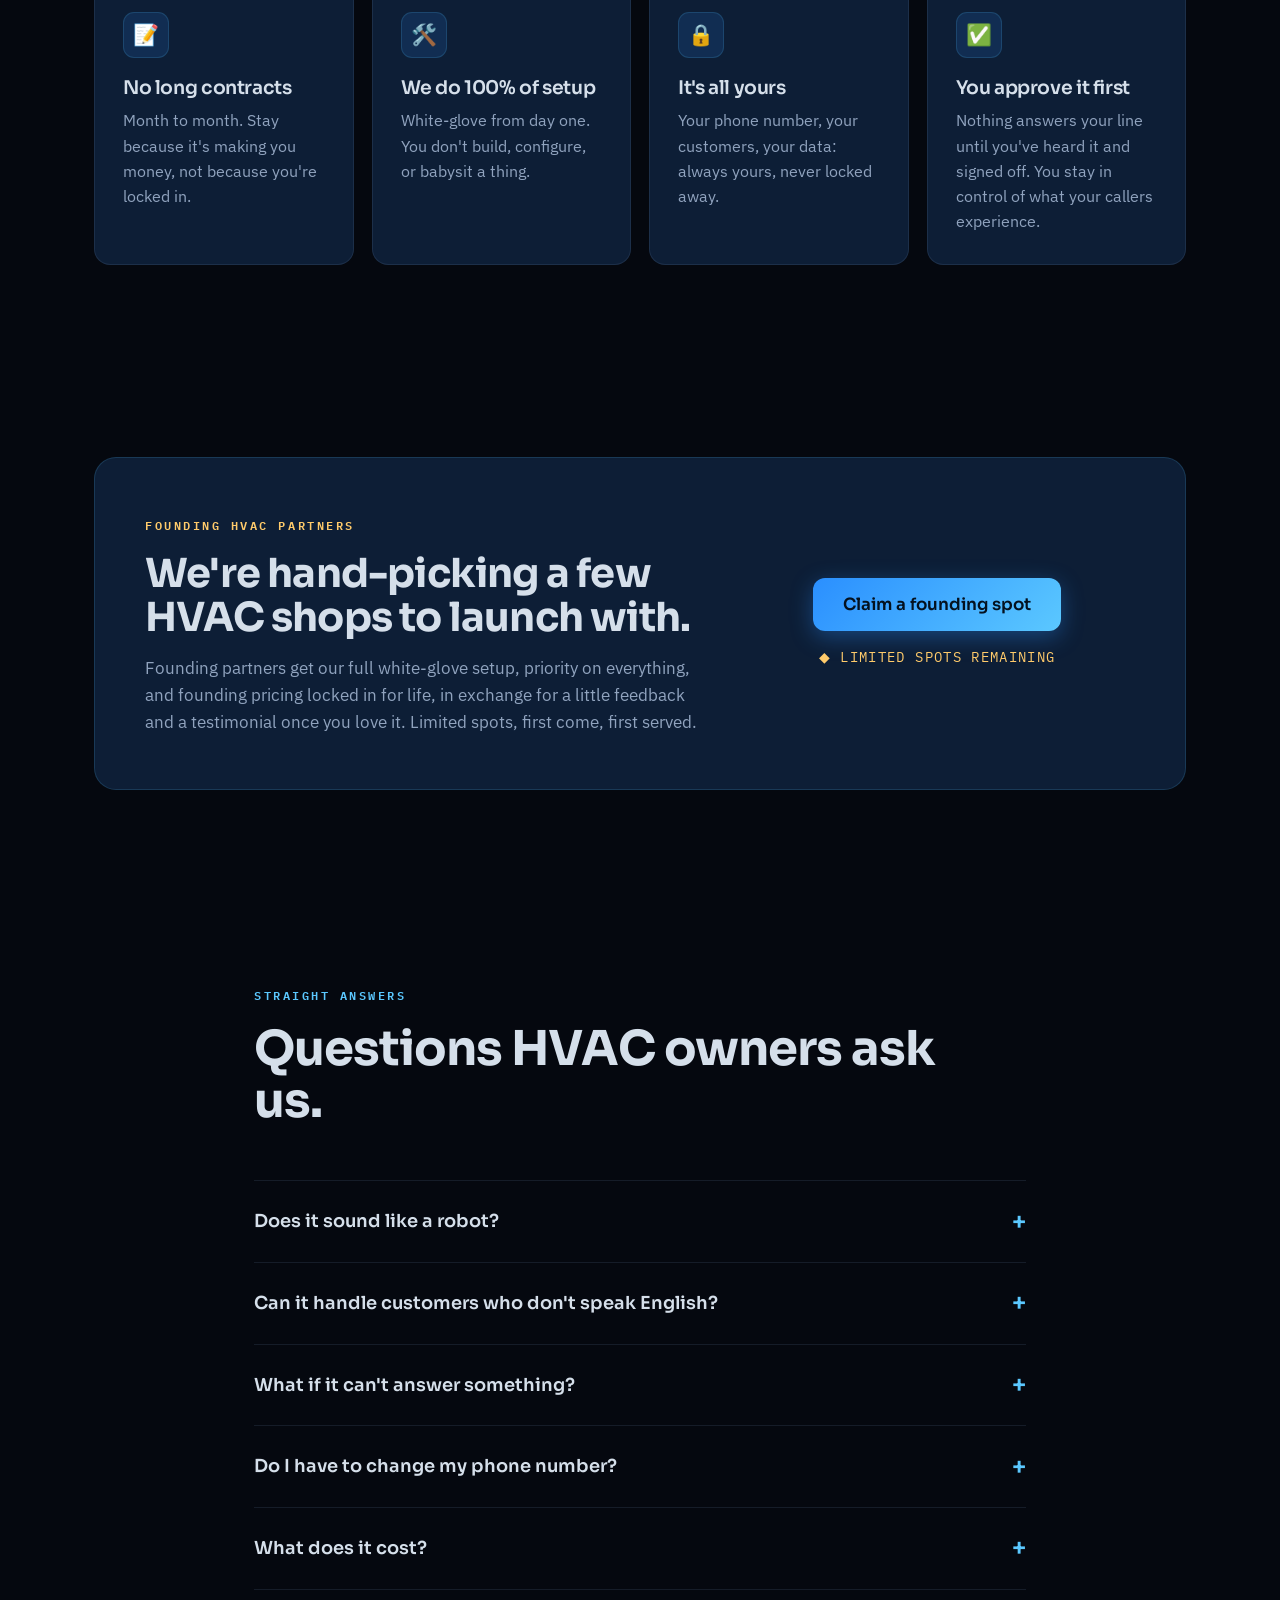
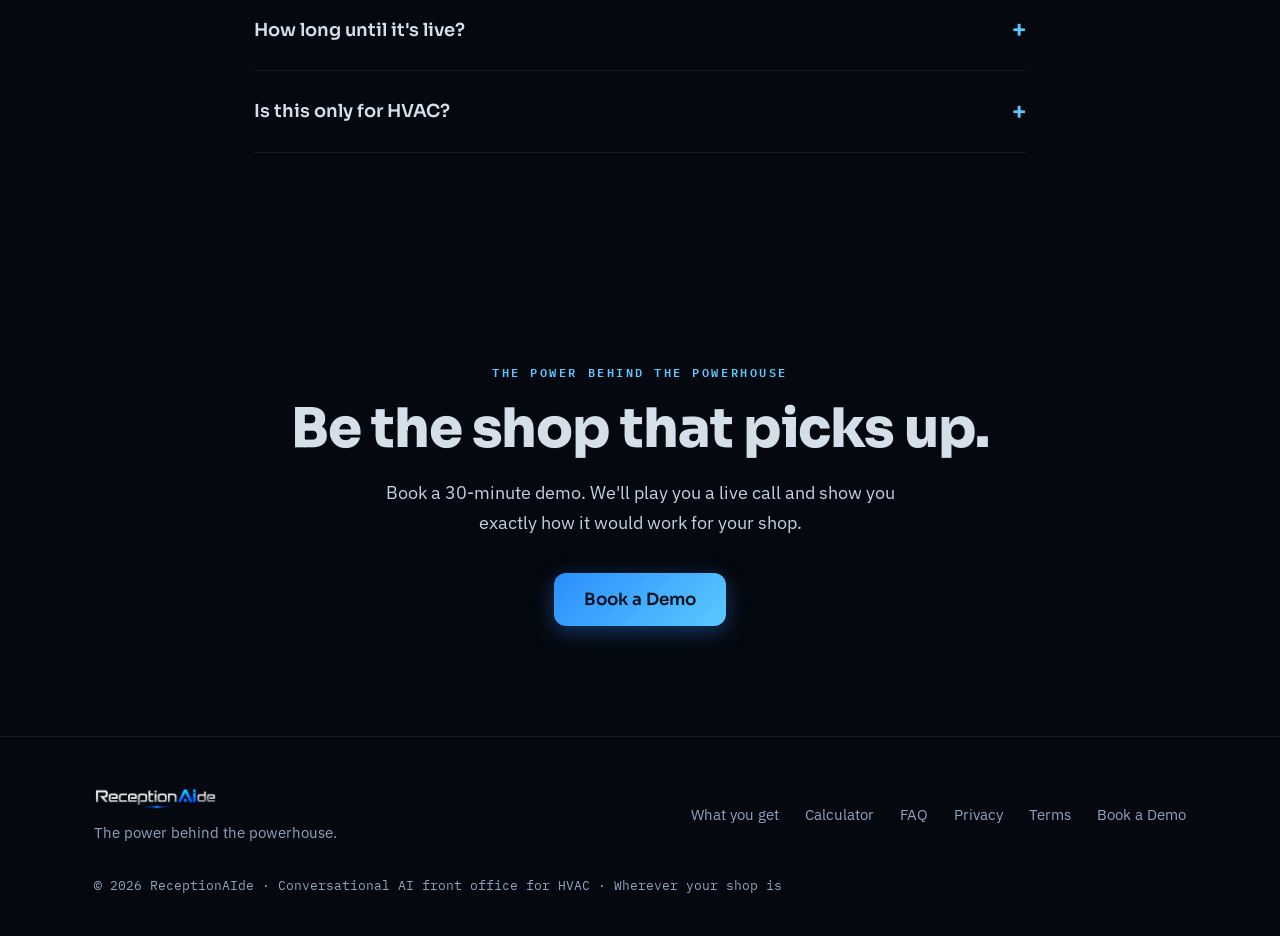
==== commit 781b9a0b: "Soften copy whites: #ECF3FB -> #D5DFEA Co-Authored-By: Claude Fable 5 <noreply@anthropic.com>" ====
--- a/index.html
+++ b/index.html
@@ -19,7 +19,7 @@
   :root{
     --ink:#05080F;--navy:#0A1628;--panel:#0D1E36;--panel-2:#102A49;
     --line:rgba(91,200,255,.16);--line-soft:rgba(120,150,190,.14);
-    --blue:#2A8FFF;--cyan:#5BC8FF;--silver:#C3D1E2;--white:#ECF3FB;--muted:#90A3BE;
+    --blue:#2A8FFF;--cyan:#5BC8FF;--silver:#C3D1E2;--white:#D5DFEA;--muted:#90A3BE;
     --grad:linear-gradient(135deg,#2A8FFF 0%,#5BC8FF 100%);--maxw:1140px;
   }
   *{box-sizing:border-box;margin:0;padding:0}
@@ -302,11 +302,11 @@
           <div class="phone-top"><span class="pdot"></span>ReceptionAIde · instant reply</div>
           <div class="thread">
             <div class="msg in" style="--d:.3s">My AC just died and it's 95° out 😫</div>
-            <div class="msg out" style="--d:1.0s">So sorry to hear that! I can get a tech out first thing tomorrow. Is this for a home or a business?</div>
+            <div class="msg out" style="--d:1.0s">So sorry to hear that! I can get a tech out today. Is this for a home or a business?</div>
             <div class="msg in" style="--d:1.9s">Home. How soon can someone come?</div>
-            <div class="msg out" style="--d:2.7s">I've got an 8 AM slot tomorrow, first stop of the day. Want me to lock it in?</div>
+            <div class="msg out" style="--d:2.7s">I've got a 2–4 PM window open today. Want me to lock it in?</div>
             <div class="msg in" style="--d:3.5s">Yes please!! 🙏</div>
-            <div class="msg out" style="--d:4.3s">Booked for 8 AM ✅ You'll get a reminder text. Anything else I can help with?</div>
+            <div class="msg out" style="--d:4.3s">Booked ✅ You'll get a reminder text. Anything else I can help with?</div>
           </div>
           <div class="phone-badge">Missed call → booked in 60 seconds</div>
         </div>
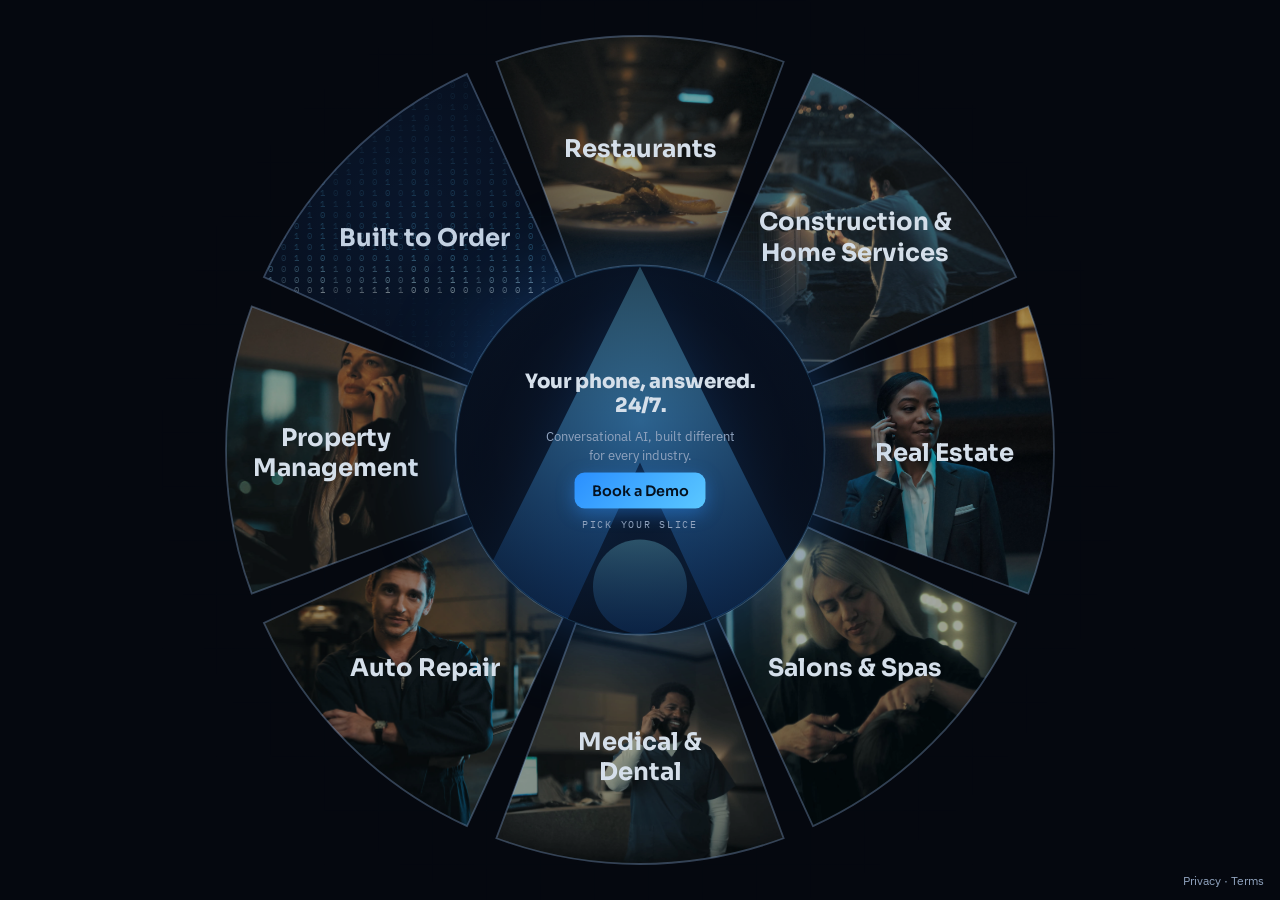
==== commit 73f59029: "Launch the industry wheel entrance + vertical pages - / is now the pie-wheel entrance: 8 slices arou" ====
--- a/index.html
+++ b/index.html
@@ -4,563 +4,178 @@
 <meta charset="UTF-8">
 <meta name="viewport" content="width=device-width, initial-scale=1.0">
 <title>ReceptionAIde · The power behind the powerhouse</title>
-<meta name="description" content="ReceptionAIde is the 24/7 Conversational AI front office for HVAC shops. It answers your calls day and night, texts back missed ones, books jobs on your calendar, and follows up so leads stop slipping away. Book a demo.">
+<meta name="description" content="ReceptionAIde is the 24/7 Conversational AI front office. It answers your calls, books your jobs, and follows up while you work. Built different for every industry. Pick yours.">
 <meta property="og:title" content="ReceptionAIde · The power behind the powerhouse">
-<meta property="og:description" content="The 24/7 Conversational AI front office for HVAC. Answers your calls, books your jobs, and follows up while you work.">
+<meta property="og:description" content="The 24/7 Conversational AI front office. Answers your calls, books your jobs, and follows up. Built different for every industry.">
 <meta property="og:type" content="website">
 <meta property="og:url" content="https://receptionaide.com/">
-<meta property="og:image" content="https://receptionaide.com/img/hero-rooftop-flipped.jpg">
+<meta property="og:image" content="https://receptionaide.com/img/hands-smartphone-glowing-incoming-call-waveform.jpg">
 <meta name="theme-color" content="#05080F">
 <link rel="icon" href="data:image/svg+xml,<svg xmlns='http://www.w3.org/2000/svg' viewBox='0 0 40 40'><path d='M20 5 L34 33 H26 L20 20 L14 33 H6 Z' fill='%235BC8FF'/><circle cx='20' cy='27' r='3.4' fill='%235BC8FF'/></svg>">
 <link rel="preconnect" href="https://fonts.googleapis.com">
 <link rel="preconnect" href="https://fonts.gstatic.com" crossorigin>
 <link href="https://fonts.googleapis.com/css2?family=Sora:wght@400;600;700;800&family=IBM+Plex+Sans:wght@400;500;600&family=IBM+Plex+Mono:wght@500;600&display=swap" rel="stylesheet">
 <style>
-  :root{
-    --ink:#05080F;--navy:#0A1628;--panel:#0D1E36;--panel-2:#102A49;
-    --line:rgba(91,200,255,.16);--line-soft:rgba(120,150,190,.14);
-    --blue:#2A8FFF;--cyan:#5BC8FF;--silver:#C3D1E2;--white:#D5DFEA;--muted:#90A3BE;
-    --grad:linear-gradient(135deg,#2A8FFF 0%,#5BC8FF 100%);--maxw:1140px;
+  :root{--ink:#05080F;--panel:#0D1E36;--line:rgba(91,200,255,.16);--line-soft:rgba(120,150,190,.14);
+    --cyan:#5BC8FF;--blue:#2A8FFF;--silver:#C3D1E2;--white:#D5DFEA;--muted:#90A3BE;
+    --grad:linear-gradient(135deg,#2A8FFF 0%,#5BC8FF 100%)}
+  *{box-sizing:border-box;margin:0;padding:0}
+  body{background:var(--ink);color:var(--white);font-family:"IBM Plex Sans",system-ui,sans-serif;min-height:100vh;overflow:hidden}
+  a{color:inherit;text-decoration:none}
+  .tag-concept{position:fixed;top:14px;left:14px;font-family:"IBM Plex Mono",monospace;font-size:.66rem;letter-spacing:.14em;text-transform:uppercase;color:#04111f;background:var(--grad);padding:7px 12px;border-radius:999px;z-index:50}
+  .grid-bg{position:fixed;inset:0;opacity:.35;background-image:linear-gradient(rgba(91,200,255,.05) 1px,transparent 1px),linear-gradient(90deg,rgba(91,200,255,.05) 1px,transparent 1px);background-size:54px 54px;mask-image:radial-gradient(circle at 50% 50%,#000,transparent 76%);pointer-events:none}
+  .stage{position:fixed;inset:0}
+  svg.pie{width:100%;height:100%;display:block}
+  .wedge{cursor:pointer}
+  .wedge .tint{fill:rgba(6,12,24,.34);transition:fill .25s}
+  .wedge .outline{fill:none;stroke:rgba(120,150,190,.4);stroke-width:2;transition:stroke .25s,filter .25s}
+  .wedge:hover .tint{fill:rgba(6,12,24,.08)}
+  .wedge:hover .outline{stroke:var(--cyan);stroke-width:2.6;filter:drop-shadow(0 0 8px rgba(91,200,255,.55))}
+  .wedge-open .w-name{fill:var(--silver)}
+  .wedge-open .tint{fill:rgba(6,12,24,.5)}
+  .wedge-open:hover .tint{fill:rgba(6,12,24,.22)}
+  .rain{font-family:"IBM Plex Mono",monospace;font-size:10px;fill:url(#trailGrad);text-anchor:middle;animation:rainfall linear infinite;pointer-events:none}
+  @keyframes rainfall{to{transform:translateY(332px)}}
+  .w-name{font-family:"Sora",sans-serif;font-size:27px;font-weight:700;fill:var(--white);text-anchor:middle;pointer-events:none}
+  .hub{position:fixed;top:50%;left:50%;transform:translate(-50%,-50%);z-index:10;width:clamp(320px,41vmin,460px);height:clamp(320px,41vmin,460px);border-radius:50%;background:radial-gradient(circle at 50% 38%,#0E2244,#0A1628 82%);border:1px solid var(--line);box-shadow:0 0 90px rgba(42,143,255,.3),inset 0 0 46px rgba(42,143,255,.1)}
+  .hub-bg{position:absolute;inset:0;border-radius:50%;overflow:hidden}
+  .hub-bg svg{position:absolute;inset:0;width:100%;height:100%;filter:drop-shadow(0 0 30px rgba(42,143,255,.35))}
+  .hub-bg::after{content:"";position:absolute;inset:0;background:radial-gradient(circle at 50% 42%,rgba(5,8,15,.45),rgba(6,11,22,.8) 78%)}
+  .hub-fg{position:relative;z-index:2;height:100%;width:100%;display:flex;flex-direction:column;align-items:center;justify-content:center;gap:9px;text-align:center;padding:26px 4%}
+  .hub h1{font-family:"Sora",sans-serif;font-size:clamp(.98rem,2.2vmin,1.3rem);font-weight:800;line-height:1.22;white-space:nowrap}
+  .hub h1 small{display:block;font-size:1em}
+  .hub p{color:var(--muted);font-size:clamp(.68rem,1.5vmin,.84rem);line-height:1.4;max-width:24ch}
+  .hub .btn{font-family:"Sora",sans-serif;font-weight:600;font-size:clamp(.76rem,1.6vmin,.9rem);padding:9px 17px;border-radius:10px;border:none;cursor:pointer;background:var(--grad);color:#04111f;box-shadow:0 5px 18px rgba(42,143,255,.4);white-space:nowrap}
+  .hub .pick{font-family:"IBM Plex Mono",monospace;font-size:.6rem;letter-spacing:.18em;text-transform:uppercase;color:var(--muted);white-space:nowrap}
+  .halo{position:fixed;top:50%;left:50%;transform:translate(-50%,-50%);border:2px solid rgba(91,200,255,.5);border-radius:50%;z-index:1;box-shadow:0 0 26px rgba(91,200,255,.3),inset 0 0 18px rgba(91,200,255,.18);animation:pulse 4.5s ease-out infinite;pointer-events:none}
+  @keyframes pulse{0%{width:40vmin;height:40vmin;opacity:.95}100%{width:100vmin;height:100vmin;opacity:0}}
+  .halo.h2{animation-delay:2.25s}
+  .m-head,.m-grid,.m-note{display:none}
+  @media(max-width:700px){
+    body{overflow:auto}
+    .stage,.halo,.hub,.foot-note{display:none}
+    .m-head{display:block;text-align:center;padding:70px 20px 22px}
+    .m-head img{height:30px;filter:drop-shadow(0 0 10px rgba(91,200,255,.4))}
+    .m-head h1{font-family:"Sora",sans-serif;font-size:1.35rem;font-weight:800;margin-top:14px}
+    .m-head h1 span{background:var(--grad);-webkit-background-clip:text;background-clip:text;color:transparent}
+    .m-head p{color:var(--muted);font-size:.82rem;margin-top:6px}
+    .m-grid{display:grid;grid-template-columns:repeat(3,1fr);gap:9px;padding:0 14px;max-width:520px;margin:0 auto}
+    .m-tile{position:relative;aspect-ratio:1/1;border-radius:13px;overflow:hidden;border:1px solid var(--line-soft);background-size:cover;background-position:center;display:flex;align-items:flex-end}
+    .m-tile .nm{font-family:"Sora",sans-serif;font-size:.76rem;font-weight:700;line-height:1.18;padding:8px 9px}
+    .m-hub{background:radial-gradient(circle at 50% 40%,#10254a,#0A1628 85%);border:1px solid var(--line);display:flex;flex-direction:column;align-items:center;justify-content:center;gap:7px;text-align:center;box-shadow:inset 0 0 26px rgba(42,143,255,.14),0 0 22px rgba(42,143,255,.18)}
+    .m-hub{position:relative;overflow:hidden}
+    .m-hub .mark{position:absolute;inset:0;width:100%;height:100%;filter:drop-shadow(0 0 14px rgba(42,143,255,.4))}
+    .m-hub::after{content:"";position:absolute;inset:0;background:radial-gradient(circle at 50% 45%,rgba(5,8,15,.35),rgba(6,11,22,.72) 82%)}
+    .m-hub .b{position:relative;z-index:2}
+    .m-other{background:var(--panel);display:flex;align-items:center;justify-content:center;text-align:center;padding:10px}
+    .m-other .nm{color:var(--silver);padding:0}
+    .m-hub .b{font-family:"Sora",sans-serif;font-weight:600;font-size:.64rem;padding:6px 10px;border-radius:8px;border:none;cursor:pointer;background:var(--grad);color:#04111f;white-space:nowrap}
+    .m-note{display:block;text-align:center;color:var(--muted);font-size:.8rem;padding:18px 20px 40px}
+    .m-note a{color:var(--cyan)}
   }
-  *{box-sizing:border-box;margin:0;padding:0}
-  html{scroll-behavior:smooth}
-  body{background:var(--ink);color:var(--white);font-family:"IBM Plex Sans",system-ui,sans-serif;line-height:1.6;-webkit-font-smoothing:antialiased;overflow-x:hidden}
-  a{color:inherit;text-decoration:none}
-  .wrap{max-width:var(--maxw);margin:0 auto;padding:0 24px}
-  .eyebrow{font-family:"IBM Plex Mono",monospace;font-size:.72rem;font-weight:600;letter-spacing:.22em;text-transform:uppercase;color:var(--cyan);display:inline-block;margin-bottom:18px}
-  h1,h2,h3{font-family:"Sora",sans-serif;line-height:1.08;letter-spacing:-.02em}
-  .section{padding:96px 0;position:relative}
-  .section-head{max-width:720px;margin-bottom:54px}
-  .section-head h2{font-size:clamp(1.9rem,4.4vw,3rem);font-weight:700}
-  .section-head p{color:var(--muted);font-size:1.12rem;margin-top:18px}
-
-  #power{position:fixed;top:0;left:0;height:3px;width:0;z-index:120;background:var(--grad);box-shadow:0 0 14px rgba(91,200,255,.8);transition:width .1s linear}
-
-  header{position:sticky;top:0;z-index:100;transition:background .3s,border-color .3s;border-bottom:1px solid transparent}
-  header.scrolled{background:rgba(7,12,22,.82);backdrop-filter:blur(14px);border-bottom:1px solid var(--line-soft)}
-  .nav{display:flex;align-items:center;justify-content:space-between;height:74px}
-  .brand{display:flex;align-items:center;gap:11px;font-family:"Sora",sans-serif;font-weight:700;font-size:1.32rem}
-  .brand .mark{width:30px;height:30px;flex:0 0 auto}
-  .logo-img{height:34px;width:auto;display:block;animation:logoGlow 3.6s ease-in-out infinite}
-  .foot .logo-img{height:28px}
-  @keyframes logoGlow{0%,100%{filter:drop-shadow(0 0 3px rgba(91,200,255,.12))}50%{filter:drop-shadow(0 0 11px rgba(91,200,255,.42))}}
-  .wordmark .r{color:var(--white)}
-  .wordmark .ai{background:var(--grad);-webkit-background-clip:text;background-clip:text;color:transparent;animation:glow 3.4s ease-in-out infinite}
-  .wordmark .de{color:var(--silver)}
-  @keyframes glow{0%,100%{filter:drop-shadow(0 0 4px rgba(91,200,255,.25))}50%{filter:drop-shadow(0 0 12px rgba(91,200,255,.7))}}
-  .nav-links{display:flex;align-items:center;gap:32px}
-  .nav-links a{color:var(--muted);font-size:.95rem;font-weight:500;transition:color .2s}
-  .nav-links a:hover{color:var(--white)}
-  .btn{font-family:"Sora",sans-serif;font-weight:600;font-size:.95rem;padding:12px 22px;border-radius:10px;cursor:pointer;border:none;display:inline-flex;align-items:center;gap:9px;transition:transform .2s,box-shadow .2s,background .2s}
-  .btn-primary{background:var(--grad);color:#04111f;box-shadow:0 6px 22px rgba(42,143,255,.35)}
-  .btn-primary:hover{transform:translateY(-2px);box-shadow:0 10px 32px rgba(42,143,255,.55)}
-  .btn-ghost{background:rgba(255,255,255,.04);color:var(--white);border:1px solid var(--line)}
-  .btn-ghost:hover{background:rgba(91,200,255,.1);border-color:var(--cyan)}
-  .btn-lg{padding:16px 30px;font-size:1.05rem;border-radius:12px}
-
-  .hero{position:relative;padding:112px 0 96px;overflow:hidden}
-  .hero-bg{position:absolute;inset:0;z-index:0;overflow:hidden}
-  .blob{position:absolute;border-radius:50%;filter:blur(90px);opacity:.55}
-  .blob.b1{width:620px;height:620px;background:radial-gradient(circle,#1559b8,transparent 70%);top:-200px;right:-160px;animation:drift1 16s ease-in-out infinite}
-  .blob.b2{width:520px;height:520px;background:radial-gradient(circle,#0b3f7a,transparent 70%);bottom:-220px;left:-140px;animation:drift2 19s ease-in-out infinite}
-  .streak{position:absolute;height:2px;width:140%;left:-20%;background:linear-gradient(90deg,transparent,rgba(91,200,255,.55),transparent);opacity:.5}
-  .streak.s1{top:38%;transform:rotate(-8deg);animation:slide 9s linear infinite}
-  .streak.s2{top:64%;transform:rotate(-8deg);animation:slide 13s linear infinite;animation-delay:-4s;opacity:.3}
-  @keyframes slide{0%{transform:translateX(-30%) rotate(-8deg)}100%{transform:translateX(30%) rotate(-8deg)}}
-  @keyframes drift1{0%,100%{transform:translate(0,0)}50%{transform:translate(-40px,40px)}}
-  @keyframes drift2{0%,100%{transform:translate(0,0)}50%{transform:translate(40px,-30px)}}
-  .hero-grid{position:absolute;inset:0;z-index:0;opacity:.4;background-image:linear-gradient(rgba(91,200,255,.05) 1px,transparent 1px),linear-gradient(90deg,rgba(91,200,255,.05) 1px,transparent 1px);background-size:54px 54px;mask-image:radial-gradient(ellipse 80% 60% at 50% 30%,#000,transparent 75%)}
-  .hero-inner{position:relative;z-index:2;max-width:880px}
-  .hero h1{font-size:clamp(2.4rem,6vw,4.5rem);font-weight:800;margin:8px 0 24px}
-  .hero h1 .hl{background:var(--grad);-webkit-background-clip:text;background-clip:text;color:transparent}
-  .hero p.sub{font-size:clamp(1.08rem,2.2vw,1.32rem);color:var(--silver);max-width:660px;margin-bottom:36px}
-  .hero-cta{display:flex;gap:14px;flex-wrap:wrap;margin-bottom:0}
-
-  /* stat band */
-  .stats{border-top:1px solid var(--line-soft);border-bottom:1px solid var(--line-soft);background:rgba(13,30,54,.4)}
-  .stat-row{display:grid;grid-template-columns:repeat(4,1fr);gap:0}
-  .stat{padding:30px 20px;text-align:center;border-left:1px solid var(--line-soft)}
-  .stat:first-child{border-left:none}
-  .stat .v{font-family:"IBM Plex Mono",monospace;font-size:1.7rem;font-weight:600;color:var(--cyan)}
-  .stat .l{color:var(--muted);font-size:.86rem;margin-top:6px}
-
-  .problem .section-head h2{font-size:clamp(1.9rem,4.6vw,3.1rem)}
-  .lead-line{color:var(--white)}
-
-  .features{background:linear-gradient(180deg,var(--ink),var(--navy) 50%,var(--ink))}
-  .grid3{display:grid;grid-template-columns:repeat(3,1fr);gap:18px}
-  .card{background:var(--panel);border:1px solid var(--line-soft);border-radius:16px;padding:30px 28px;transition:transform .22s,border-color .22s,box-shadow .22s}
-  .card:hover{transform:translateY(-4px);border-color:var(--line);box-shadow:0 14px 40px rgba(3,12,26,.6)}
-  .card .ico{width:46px;height:46px;border-radius:11px;background:rgba(42,143,255,.14);border:1px solid var(--line);display:flex;align-items:center;justify-content:center;margin-bottom:20px;font-size:1.3rem}
-  .card h3{font-size:1.18rem;font-weight:600;margin-bottom:10px}
-  .card p{color:var(--muted);font-size:.98rem}
-  .close-line{text-align:center;font-family:"Sora",sans-serif;font-weight:600;font-size:clamp(1.2rem,2.6vw,1.6rem);margin-top:48px;color:var(--silver)}
-  .close-line b{color:var(--cyan)}
-
-  .steps{display:grid;grid-template-columns:repeat(3,1fr);gap:0}
-  .step{padding:34px 30px;position:relative;border-left:1px solid var(--line-soft)}
-  .step:first-child{border-left:none}
-  .step .n{font-family:"IBM Plex Mono",monospace;font-size:.9rem;font-weight:600;color:var(--blue);letter-spacing:.1em}
-  .step .bar{height:2px;width:42px;background:var(--grad);margin:14px 0 22px;box-shadow:0 0 12px rgba(91,200,255,.6)}
-  .step h3{font-size:1.24rem;font-weight:600;margin-bottom:12px}
-  .step p{color:var(--muted);font-size:.99rem}
-
-  /* trust block */
-  .trust{background:linear-gradient(180deg,var(--ink),#081325)}
-  .trust-inner{display:grid;grid-template-columns:1fr 1fr;gap:46px;align-items:center}
-  .trust-inner h2{font-size:clamp(1.8rem,4vw,2.7rem);font-weight:700}
-  .trust-inner p{color:var(--muted);font-size:1.1rem;margin-top:18px}
-  .trust-list{list-style:none;display:flex;flex-direction:column;gap:16px}
-  .trust-list li{display:flex;gap:14px;align-items:flex-start;font-size:1.02rem;color:var(--silver)}
-  .trust-list .ck{color:var(--cyan);font-weight:700;flex:0 0 auto;margin-top:1px}
-
-  /* calculator */
-  .calc-box{background:linear-gradient(135deg,var(--panel),var(--panel-2));border:1px solid var(--line);border-radius:22px;padding:46px;display:grid;grid-template-columns:1fr 1fr;gap:48px;align-items:center;position:relative;overflow:hidden}
-  .calc-box::before{content:"";position:absolute;width:420px;height:420px;border-radius:50%;background:radial-gradient(circle,rgba(42,143,255,.18),transparent 70%);top:-180px;right:-140px}
-  .calc-controls{position:relative;z-index:2}
-  .slider-group{margin-bottom:30px}
-  .slider-top{display:flex;justify-content:space-between;align-items:baseline;margin-bottom:12px}
-  .slider-top label{font-family:"Sora",sans-serif;font-weight:600;font-size:1rem}
-  .slider-top .val{font-family:"IBM Plex Mono",monospace;font-size:1.25rem;font-weight:600;color:var(--cyan)}
-  input[type=range]{-webkit-appearance:none;appearance:none;width:100%;height:6px;border-radius:5px;background:rgba(91,200,255,.16);outline:none}
-  input[type=range]::-webkit-slider-thumb{-webkit-appearance:none;appearance:none;width:22px;height:22px;border-radius:50%;background:var(--grad);cursor:pointer;box-shadow:0 0 12px rgba(91,200,255,.7);border:2px solid #08111f}
-  input[type=range]::-moz-range-thumb{width:22px;height:22px;border:2px solid #08111f;border-radius:50%;background:#3da0ff;cursor:pointer;box-shadow:0 0 12px rgba(91,200,255,.7)}
-  .slider-sub{color:var(--muted);font-size:.82rem;margin-top:8px}
-  .calc-out{position:relative;z-index:2;text-align:center;background:rgba(5,10,20,.5);border:1px solid var(--line);border-radius:18px;padding:38px 30px}
-  .calc-out .pre{font-family:"IBM Plex Mono",monospace;font-size:.78rem;letter-spacing:.12em;text-transform:uppercase;color:var(--muted)}
-  .calc-out .big{font-family:"Sora",sans-serif;font-weight:800;font-size:clamp(2.6rem,6vw,3.8rem);background:var(--grad);-webkit-background-clip:text;background-clip:text;color:transparent;margin:8px 0;line-height:1}
-  .calc-out .big-sub{color:var(--silver);font-size:1rem}
-  .calc-out .yr{margin-top:20px;padding-top:20px;border-top:1px solid var(--line-soft);color:var(--muted);font-size:.95rem}
-  .calc-out .yr b{font-family:"IBM Plex Mono",monospace;color:var(--white);font-size:1.15rem}
-  .calc-out .btn{margin-top:24px;width:100%;justify-content:center}
-  .calc-frame{text-align:center;max-width:680px;margin:0 auto 14px;color:var(--silver);font-size:1.05rem}
-  .calc-frame b{color:var(--cyan)}
-
-  .founding-box{background:var(--panel);border:1px solid var(--line);border-radius:22px;padding:54px 50px;display:grid;grid-template-columns:1.4fr 1fr;gap:40px;align-items:center}
-  .founding-box .eyebrow{color:#FFCB6B}
-  .founding-box h2{font-size:clamp(1.7rem,3.6vw,2.5rem);font-weight:700}
-  .founding-box p{color:var(--muted);margin-top:16px;font-size:1.05rem}
-  .founding-cta{text-align:center}
-  .spots{font-family:"IBM Plex Mono",monospace;color:#FFCB6B;font-size:.85rem;letter-spacing:.1em;margin-top:16px}
-
-  .audio{background:linear-gradient(180deg,var(--ink),#081325)}
-  .audio-grid{display:grid;grid-template-columns:repeat(3,1fr);gap:18px}
-  .player{background:var(--panel);border:1px solid var(--line-soft);border-radius:16px;padding:26px;transition:border-color .2s;cursor:pointer}
-  .player:hover{border-color:var(--line)}
-  .player .tag{font-family:"IBM Plex Mono",monospace;font-size:.74rem;letter-spacing:.12em;text-transform:uppercase;color:var(--muted);margin-bottom:16px}
-  .player h3{font-size:1.08rem;font-weight:600;margin-bottom:20px;line-height:1.35}
-  .player-ctrl{display:flex;align-items:center;gap:14px}
-  .play{width:48px;height:48px;flex:0 0 auto;border-radius:50%;border:none;cursor:pointer;background:var(--grad);display:flex;align-items:center;justify-content:center;box-shadow:0 4px 16px rgba(42,143,255,.4);transition:transform .15s;color:#04111f}
-  .play:hover{transform:scale(1.07)}
-  .wave{display:flex;align-items:center;gap:3px;height:34px;flex:1;cursor:pointer}
-  .wave i{flex:1;background:rgba(91,200,255,.35);border-radius:2px;height:30%;transition:background .15s,height .15s}
-  .wave i.done{background:var(--cyan);height:70%}
-  .player.playing .wave i{animation:bounce 1s ease-in-out infinite}
-  .player.unavailable{opacity:.55;pointer-events:none}
-  .wave i:nth-child(2n){animation-delay:.15s}.wave i:nth-child(3n){animation-delay:.3s}.wave i:nth-child(4n){animation-delay:.45s}
-  @keyframes bounce{0%,100%{height:25%}50%{height:90%}}
-  .dur{font-family:"IBM Plex Mono",monospace;font-size:.82rem;color:var(--muted)}
-  .audio-note{text-align:center;color:var(--muted);font-size:.88rem;margin-top:26px;font-style:italic}
-
-  .faq-item{border-top:1px solid var(--line-soft);padding:26px 0;cursor:pointer}
-  .faq-item:last-child{border-bottom:1px solid var(--line-soft)}
-  .faq-q{display:flex;justify-content:space-between;align-items:center;gap:20px;font-family:"Sora",sans-serif;font-weight:600;font-size:1.12rem}
-  .faq-q .plus{color:var(--cyan);font-size:1.5rem;flex:0 0 auto;transition:transform .25s;line-height:1}
-  .faq-item.open .plus{transform:rotate(45deg)}
-  .faq-a{max-height:0;overflow:hidden;transition:max-height .3s ease;color:var(--muted)}
-  .faq-a p{padding-top:14px;font-size:1.02rem}
-
-  .final{text-align:center;padding:110px 0}
-  .final h2{font-size:clamp(2.1rem,5vw,3.4rem);font-weight:800}
-  .final p{color:var(--silver);font-size:1.15rem;max-width:560px;margin:20px auto 36px}
-
-  footer{border-top:1px solid var(--line-soft);padding:48px 0 40px}
-  .foot{display:flex;justify-content:space-between;align-items:center;gap:24px;flex-wrap:wrap}
-  .foot .tag{color:var(--muted);font-size:.92rem;margin-top:8px}
-  .foot-links{display:flex;gap:26px;color:var(--muted);font-size:.92rem}
-  .foot-links a:hover{color:var(--white)}
-  .copy{color:var(--muted);font-size:.84rem;margin-top:30px;font-family:"IBM Plex Mono",monospace}
-
-
-  /* hero 2-col + phone */
-  .hero-inner{display:grid;grid-template-columns:1.05fr .95fr;gap:48px;align-items:center;max-width:1120px}
-  .hero-visual{display:flex;justify-content:center;position:relative;z-index:2}
-  .phone{width:300px;max-width:100%;background:linear-gradient(180deg,#0c1626,#0a1220);border:1px solid var(--line);border-radius:32px;padding:16px 14px 18px;box-shadow:0 30px 80px rgba(0,0,0,.6),0 0 0 1px rgba(91,200,255,.08);position:relative}
-  .phone-top{display:flex;align-items:center;gap:8px;justify-content:center;font-size:.72rem;color:var(--muted);font-family:"IBM Plex Mono",monospace;padding-bottom:13px;border-bottom:1px solid var(--line-soft);margin-bottom:13px}
-  .pdot{width:7px;height:7px;border-radius:50%;background:#34d399;box-shadow:0 0 8px #34d399}
-  .thread{display:flex;flex-direction:column;gap:9px;padding:2px}
-  .msg{max-width:82%;padding:10px 13px;border-radius:16px;font-size:.86rem;line-height:1.4;opacity:0;animation:pop .5s ease forwards;animation-delay:var(--d)}
-  .msg.in{align-self:flex-start;background:#16273f;color:var(--white);border-bottom-left-radius:5px}
-  .msg.out{align-self:flex-end;background:var(--grad);color:#04111f;border-bottom-right-radius:5px;font-weight:500}
-  @keyframes pop{from{opacity:0;transform:translateY(8px) scale(.96)}to{opacity:1;transform:none}}
-  .phone-badge{margin-top:15px;text-align:center;font-family:"IBM Plex Mono",monospace;font-size:.7rem;letter-spacing:.05em;color:var(--cyan);background:rgba(42,143,255,.1);border:1px solid var(--line);border-radius:20px;padding:8px 12px}
-
-  /* risk grid */
-  .grid4{display:grid;grid-template-columns:repeat(4,1fr);gap:18px}
-  .card.guarantee{border-color:rgba(91,200,255,.4);border-style:dashed}
-
-  /* scroll reveal */
-  .reveal{opacity:0;transform:translateY(26px);transition:opacity .7s ease,transform .7s ease}
-  .reveal.in{opacity:1;transform:none}
-  .grid3 .card:nth-child(2),.grid4 .card:nth-child(2){transition-delay:.05s}
-  .grid3 .card:nth-child(3),.grid4 .card:nth-child(3){transition-delay:.1s}
-  .grid3 .card:nth-child(4),.grid4 .card:nth-child(4){transition-delay:.15s}
-  .grid3 .card:nth-child(5){transition-delay:.2s}.grid3 .card:nth-child(6){transition-delay:.25s}
-
-  @media(max-width:860px){
-    .nav-links{display:none}
-    .logo-img{height:28px}
-    .grid3,.grid4,.steps,.audio-grid,.calc-box,.trust-inner,.hero-inner{grid-template-columns:1fr}
-    .hero-inner{gap:40px}
-    .hero-visual{order:2}
-    .stat-row{grid-template-columns:1fr 1fr}
-    .stat:nth-child(3){border-left:none}
-    .stat .v{font-size:1.45rem}
-    .step{border-left:none;border-top:1px solid var(--line-soft);padding:28px 4px}
-    .step:first-child{border-top:none}
-    .founding-box{grid-template-columns:1fr;text-align:center;padding:40px 28px}
-    .calc-box{padding:32px 24px;gap:34px}.section{padding:72px 0}
-  }
-  @media(prefers-reduced-motion:reduce){*{animation:none!important;scroll-behavior:auto!important;transition:none!important}.msg,.reveal{opacity:1!important;transform:none!important}}
-
-  /* ---- IMAGE INTEGRATION (test build) ---- */
-  /* hero photographic backdrop — figure sits in the gap between copy and the phone card */
-  .hero-photo{position:absolute;inset:0;z-index:0;background-size:132%;background-position:12% 32%;background-repeat:no-repeat;opacity:.6}
-  @media(max-width:860px){.hero-photo{background-size:cover;background-position:70% 30%}}
-  .hero-scrim{position:absolute;inset:0;z-index:1;background:linear-gradient(90deg,var(--ink) 8%,rgba(5,8,15,.62) 44%,rgba(5,8,15,.20) 100%),linear-gradient(0deg,var(--ink),transparent 58%)}
-  .hero .hero-inner{z-index:2}
-
-  /* modern split section: crisp full-strength image one side, clean copy the other; stacks on mobile */
-  .split > .wrap{display:grid;grid-template-columns:1fr 1fr;gap:clamp(34px,5vw,76px);align-items:stretch}
-  .split-copy{align-self:center}
-  .split-copy .eyebrow{margin-bottom:16px}
-  .split-copy h2{font-family:"Sora",sans-serif;font-size:clamp(1.7rem,3.2vw,2.5rem);font-weight:700;line-height:1.1;letter-spacing:-.02em;margin-bottom:16px}
-  .split-copy > p,.split-copy .lead-line{color:var(--silver);font-size:1.06rem;max-width:46ch}
-  .split-media{position:relative;border-radius:20px;overflow:hidden;border:1px solid var(--line);box-shadow:0 34px 80px rgba(0,0,0,.55);min-height:360px;background:#02040a}
-  .split-media img{width:100%;height:100%;object-fit:cover;display:block}
-  .split-media .split-tag{position:absolute;left:16px;bottom:16px;z-index:2;font-family:"IBM Plex Mono",monospace;font-size:.6rem;font-weight:600;letter-spacing:.16em;text-transform:uppercase;color:var(--cyan);background:rgba(5,8,15,.55);backdrop-filter:blur(8px);padding:7px 12px;border-radius:9px;border:1px solid var(--line)}
-  .split .audio-grid{grid-template-columns:1fr;gap:14px;margin-top:6px}
-  .split .trust-list{margin-top:24px}
-  .split .audio-note{margin-top:18px}
-  @media(max-width:860px){.split > .wrap{grid-template-columns:1fr;gap:30px}.split-media{min-height:250px}}
-  /* framed section shot */
-  .shot{margin:0;border:1px solid var(--line);border-radius:16px;overflow:hidden;line-height:0;box-shadow:0 20px 60px rgba(0,0,0,.5);position:relative}
-  .shot img{width:100%;height:auto;display:block}
-  .shot.tall img{aspect-ratio:16/9;object-fit:cover}
-  .shot figcaption{position:absolute;left:0;right:0;bottom:0;z-index:2;padding:22px 24px;font-family:"IBM Plex Mono",monospace;font-size:.72rem;font-weight:600;letter-spacing:.16em;text-transform:uppercase;color:var(--cyan);background:linear-gradient(0deg,rgba(5,8,15,.9),transparent);line-height:1.4}
-  .shot::after{content:"";position:absolute;inset:0;z-index:1;background:linear-gradient(120deg,transparent 55%,rgba(42,143,255,.12));pointer-events:none}
-  .shot-wrap{margin-top:44px}
-  /* two-up: copy beside image */
-  .media-2{display:grid;grid-template-columns:1fr 1fr;gap:40px;align-items:center}
-  .media-2.rev .shot{order:-1}
-  @media(max-width:820px){.media-2{grid-template-columns:1fr;gap:28px}.media-2.rev .shot{order:0}}
-  /* full-bleed band image */
-  .band{position:relative;margin:0;line-height:0;border-top:1px solid var(--line-soft);border-bottom:1px solid var(--line-soft)}
-  .band img{width:100%;height:auto;display:block;max-height:440px;object-fit:cover}
-  .band .band-cap{position:absolute;inset:0;display:flex;align-items:center;z-index:2}
-  .band .band-cap .wrap{width:100%}
-  .band .band-cap h3{font-family:"Sora",sans-serif;font-weight:800;font-size:clamp(1.5rem,3.4vw,2.4rem);max-width:520px;letter-spacing:-.02em}
-  .band::before{content:"";position:absolute;inset:0;z-index:1;background:linear-gradient(90deg,rgba(5,8,15,.86),rgba(5,8,15,.20) 70%)}
 </style>
 </head>
 <body>
+<div class="halo"></div><div class="halo h2"></div>
 
-<div id="power"></div>
+<div class="grid-bg"></div>
+<div class="stage">
+<svg class="pie" viewBox="0 0 1000 1000" preserveAspectRatio="xMidYMid meet" aria-hidden="false">
+  <defs>
+    <clipPath id="w0"><path d="M 428.9 307.7 L 340.4 68.6 A 460 460 0 0 1 659.6 68.6 L 571.1 307.7 A 205 205 0 0 0 428.9 307.7 Z"/></clipPath>
+<clipPath id="w1"><path d="M 585.7 313.8 L 692.2 82.1 A 460 460 0 0 1 917.9 307.8 L 686.2 414.3 A 205 205 0 0 0 585.7 313.8 Z"/></clipPath>
+<clipPath id="w2"><path d="M 692.3 428.9 L 931.4 340.4 A 460 460 0 0 1 931.4 659.6 L 692.3 571.1 A 205 205 0 0 0 692.3 428.9 Z"/></clipPath>
+<clipPath id="w3"><path d="M 686.2 585.7 L 917.9 692.2 A 460 460 0 0 1 692.2 917.9 L 585.7 686.2 A 205 205 0 0 0 686.2 585.7 Z"/></clipPath>
+<clipPath id="w4"><path d="M 571.1 692.3 L 659.6 931.4 A 460 460 0 0 1 340.4 931.4 L 428.9 692.3 A 205 205 0 0 0 571.1 692.3 Z"/></clipPath>
+<clipPath id="w5"><path d="M 414.3 686.2 L 307.8 917.9 A 460 460 0 0 1 82.1 692.2 L 313.8 585.7 A 205 205 0 0 0 414.3 686.2 Z"/></clipPath>
+<clipPath id="w6"><path d="M 307.7 571.1 L 68.6 659.6 A 460 460 0 0 1 68.6 340.4 L 307.7 428.9 A 205 205 0 0 0 307.7 571.1 Z"/></clipPath>
+<clipPath id="w7"><path d="M 313.8 414.3 L 82.1 307.8 A 460 460 0 0 1 307.8 82.1 L 414.3 313.8 A 205 205 0 0 0 313.8 414.3 Z"/></clipPath>
+<linearGradient id="trailGrad" gradientUnits="userSpaceOnUse" x1="0" y1="0" x2="0" y2="332" spreadMethod="repeat"><stop offset="0" stop-color="#5BC8FF" stop-opacity=".04"/><stop offset=".5" stop-color="#5BC8FF" stop-opacity=".22"/><stop offset=".84" stop-color="#5BC8FF" stop-opacity=".6"/><stop offset=".955" stop-color="#B9EBFF" stop-opacity=".95"/><stop offset=".985" stop-color="#F4FDFF" stop-opacity="1"/><stop offset="1" stop-color="#5BC8FF" stop-opacity=".04"/></linearGradient>
+    <radialGradient id="panelGrad" cx="50%" cy="50%" r="75%">
+      <stop offset="0%" stop-color="#0D2140"/>
+      <stop offset="100%" stop-color="#07101F"/>
+    </radialGradient>
+  </defs>
+  <a class="wedge" href="/restaurants/" aria-label="Restaurants">
+    <image href="/img/restaurant-chef-plating-evening-service.jpg" x="340" y="40" width="319" height="268" preserveAspectRatio="xMidYMid slice" clip-path="url(#w0)"/>
+    <path class="tint" d="M 428.9 307.7 L 340.4 68.6 A 460 460 0 0 1 659.6 68.6 L 571.1 307.7 A 205 205 0 0 0 428.9 307.7 Z"/>
+    <path class="outline" d="M 428.9 307.7 L 340.4 68.6 A 460 460 0 0 1 659.6 68.6 L 571.1 307.7 A 205 205 0 0 0 428.9 307.7 Z"/>
+    <text class="w-name" x="500" y="174"><tspan x="500" dy="0">Restaurants</tspan></text>
+  </a>
+  <a class="wedge" href="/hvac/" aria-label="Construction and">
+    <image href="/img/hvac-tech-rooftop-condenser-wrench-dusk.jpg" x="586" y="82" width="332" height="332" preserveAspectRatio="xMidYMid slice" clip-path="url(#w1)"/>
+    <path class="tint" d="M 585.7 313.8 L 692.2 82.1 A 460 460 0 0 1 917.9 307.8 L 686.2 414.3 A 205 205 0 0 0 585.7 313.8 Z"/>
+    <path class="outline" d="M 585.7 313.8 L 692.2 82.1 A 460 460 0 0 1 917.9 307.8 L 686.2 414.3 A 205 205 0 0 0 585.7 313.8 Z"/>
+    <text class="w-name" x="739" y="256"><tspan x="739" dy="0">Construction &amp;</tspan><tspan x="739" dy="34">Home Services</tspan></text>
+  </a>
+  <a class="wedge" href="/real-estate/" aria-label="Real Estate">
+    <image href="/img/real-estate-agent-modern-home-dusk-phone-call.jpg" x="692" y="340" width="268" height="319" preserveAspectRatio="xMidYMid slice" clip-path="url(#w2)"/>
+    <path class="tint" d="M 692.3 428.9 L 931.4 340.4 A 460 460 0 0 1 931.4 659.6 L 692.3 571.1 A 205 205 0 0 0 692.3 428.9 Z"/>
+    <path class="outline" d="M 692.3 428.9 L 931.4 340.4 A 460 460 0 0 1 931.4 659.6 L 692.3 571.1 A 205 205 0 0 0 692.3 428.9 Z"/>
+    <text class="w-name" x="838" y="512"><tspan x="838" dy="0">Real Estate</tspan></text>
+  </a>
+  <a class="wedge" href="#" onclick="book();return false" aria-label="Salons and Spas">
+    <image href="/img/salon-stylist-cutting-hair-warm-light.jpg" x="586" y="586" width="332" height="332" preserveAspectRatio="xMidYMid slice" clip-path="url(#w3)"/>
+    <path class="tint" d="M 686.2 585.7 L 917.9 692.2 A 460 460 0 0 1 692.2 917.9 L 585.7 686.2 A 205 205 0 0 0 686.2 585.7 Z"/>
+    <path class="outline" d="M 686.2 585.7 L 917.9 692.2 A 460 460 0 0 1 692.2 917.9 L 585.7 686.2 A 205 205 0 0 0 686.2 585.7 Z"/>
+    <text class="w-name" x="739" y="751"><tspan x="739" dy="0">Salons &amp; Spas</tspan></text>
+  </a>
+  <a class="wedge" href="#" onclick="book();return false" aria-label="Medical and">
+    <image href="/img/dental-office-front-desk-evening-phone-call.jpg" x="340" y="692" width="319" height="268" preserveAspectRatio="xMidYMid slice" clip-path="url(#w4)"/>
+    <path class="tint" d="M 571.1 692.3 L 659.6 931.4 A 460 460 0 0 1 340.4 931.4 L 428.9 692.3 A 205 205 0 0 0 571.1 692.3 Z"/>
+    <path class="outline" d="M 571.1 692.3 L 659.6 931.4 A 460 460 0 0 1 340.4 931.4 L 428.9 692.3 A 205 205 0 0 0 571.1 692.3 Z"/>
+    <text class="w-name" x="500" y="833"><tspan x="500" dy="0">Medical &amp;</tspan><tspan x="500" dy="34">Dental</tspan></text>
+  </a>
+  <a class="wedge" href="#" onclick="book();return false" aria-label="Auto Repair">
+    <image href="/img/auto-mechanic-shop-bay-wrench-cars-on-lifts.jpg" x="82" y="586" width="332" height="332" preserveAspectRatio="xMidYMid slice" clip-path="url(#w5)"/>
+    <path class="tint" d="M 414.3 686.2 L 307.8 917.9 A 460 460 0 0 1 82.1 692.2 L 313.8 585.7 A 205 205 0 0 0 414.3 686.2 Z"/>
+    <path class="outline" d="M 414.3 686.2 L 307.8 917.9 A 460 460 0 0 1 82.1 692.2 L 313.8 585.7 A 205 205 0 0 0 414.3 686.2 Z"/>
+    <text class="w-name" x="261" y="751"><tspan x="261" dy="0">Auto Repair</tspan></text>
+  </a>
+  <a class="wedge" href="#" onclick="book();return false" aria-label="Property">
+    <image href="/img/property-manager-apartment-lobby-phone-call.jpg" x="40" y="340" width="268" height="319" preserveAspectRatio="xMidYMid slice" clip-path="url(#w6)"/>
+    <path class="tint" d="M 307.7 571.1 L 68.6 659.6 A 460 460 0 0 1 68.6 340.4 L 307.7 428.9 A 205 205 0 0 0 307.7 571.1 Z"/>
+    <path class="outline" d="M 307.7 571.1 L 68.6 659.6 A 460 460 0 0 1 68.6 340.4 L 307.7 428.9 A 205 205 0 0 0 307.7 571.1 Z"/>
+    <text class="w-name" x="162" y="495"><tspan x="162" dy="0">Property</tspan><tspan x="162" dy="34">Management</tspan></text>
+  </a>
+  <a class="wedge wedge-open" href="#" onclick="book();return false" aria-label="Built to Order">
+    <path d="M 313.8 414.3 L 82.1 307.8 A 460 460 0 0 1 307.8 82.1 L 414.3 313.8 A 205 205 0 0 0 313.8 414.3 Z" fill="url(#panelGrad)"/><g clip-path="url(#w7)"><text class="rain" y="-250" style="animation-duration:6.6s;animation-delay:-1.0s;opacity:0.81"><tspan x="89.3" dy="12">0</tspan><tspan x="89.3" dy="12">0</tspan><tspan x="89.3" dy="12">1</tspan><tspan x="89.3" dy="12">0</tspan><tspan x="89.3" dy="12">0</tspan><tspan x="89.3" dy="12">0</tspan><tspan x="89.3" dy="12">0</tspan><tspan x="89.3" dy="12">1</tspan><tspan x="89.3" dy="12">1</tspan><tspan x="89.3" dy="12">0</tspan><tspan x="89.3" dy="12">0</tspan><tspan x="89.3" dy="12">0</tspan><tspan x="89.3" dy="12">1</tspan><tspan x="89.3" dy="12">0</tspan><tspan x="89.3" dy="12">0</tspan><tspan x="89.3" dy="12">0</tspan><tspan x="89.3" dy="12">0</tspan><tspan x="89.3" dy="12">1</tspan><tspan x="89.3" dy="12">0</tspan><tspan x="89.3" dy="12">0</tspan><tspan x="89.3" dy="12">0</tspan><tspan x="89.3" dy="12">0</tspan><tspan x="89.3" dy="12">1</tspan><tspan x="89.3" dy="12">1</tspan><tspan x="89.3" dy="12">0</tspan><tspan x="89.3" dy="12">0</tspan><tspan x="89.3" dy="12">1</tspan><tspan x="89.3" dy="12">0</tspan><tspan x="89.3" dy="12">0</tspan><tspan x="89.3" dy="12">0</tspan><tspan x="89.3" dy="12">1</tspan><tspan x="89.3" dy="12">0</tspan><tspan x="89.3" dy="12">0</tspan><tspan x="89.3" dy="12">0</tspan><tspan x="89.3" dy="12">0</tspan><tspan x="89.3" dy="12">1</tspan><tspan x="89.3" dy="12">1</tspan><tspan x="89.3" dy="12">1</tspan><tspan x="89.3" dy="12">1</tspan><tspan x="89.3" dy="12">1</tspan><tspan x="89.3" dy="12">1</tspan><tspan x="89.3" dy="12">1</tspan><tspan x="89.3" dy="12">0</tspan><tspan x="89.3" dy="12">0</tspan><tspan x="89.3" dy="12">0</tspan><tspan x="89.3" dy="12">0</tspan><tspan x="89.3" dy="12">1</tspan><tspan x="89.3" dy="12">1</tspan><tspan x="89.3" dy="12">1</tspan><tspan x="89.3" dy="12">1</tspan><tspan x="89.3" dy="12">1</tspan><tspan x="89.3" dy="12">0</tspan><tspan x="89.3" dy="12">0</tspan><tspan x="89.3" dy="12">1</tspan><tspan x="89.3" dy="12">0</tspan><tspan x="89.3" dy="12">1</tspan><tspan x="89.3" dy="12">0</tspan><tspan x="89.3" dy="12">1</tspan></text><text class="rain" y="-250" style="animation-duration:7.2s;animation-delay:-7.0s;opacity:0.49"><tspan x="103.8" dy="12">1</tspan><tspan x="103.8" dy="12">1</tspan><tspan x="103.8" dy="12">1</tspan><tspan x="103.8" dy="12">1</tspan><tspan x="103.8" dy="12">1</tspan><tspan x="103.8" dy="12">0</tspan><tspan x="103.8" dy="12">0</tspan><tspan x="103.8" dy="12">1</tspan><tspan x="103.8" dy="12">1</tspan><tspan x="103.8" dy="12">0</tspan><tspan x="103.8" dy="12">0</tspan><tspan x="103.8" dy="12">1</tspan><tspan x="103.8" dy="12">1</tspan><tspan x="103.8" dy="12">1</tspan><tspan x="103.8" dy="12">1</tspan><tspan x="103.8" dy="12">1</tspan><tspan x="103.8" dy="12">0</tspan><tspan x="103.8" dy="12">1</tspan><tspan x="103.8" dy="12">1</tspan><tspan x="103.8" dy="12">0</tspan><tspan x="103.8" dy="12">0</tspan><tspan x="103.8" dy="12">1</tspan><tspan x="103.8" dy="12">0</tspan><tspan x="103.8" dy="12">0</tspan><tspan x="103.8" dy="12">1</tspan><tspan x="103.8" dy="12">0</tspan><tspan x="103.8" dy="12">0</tspan><tspan x="103.8" dy="12">1</tspan><tspan x="103.8" dy="12">1</tspan><tspan x="103.8" dy="12">1</tspan><tspan x="103.8" dy="12">0</tspan><tspan x="103.8" dy="12">0</tspan><tspan x="103.8" dy="12">1</tspan><tspan x="103.8" dy="12">1</tspan><tspan x="103.8" dy="12">1</tspan><tspan x="103.8" dy="12">0</tspan><tspan x="103.8" dy="12">1</tspan><tspan x="103.8" dy="12">1</tspan><tspan x="103.8" dy="12">1</tspan><tspan x="103.8" dy="12">1</tspan><tspan x="103.8" dy="12">1</tspan><tspan x="103.8" dy="12">0</tspan><tspan x="103.8" dy="12">0</tspan><tspan x="103.8" dy="12">0</tspan><tspan x="103.8" dy="12">0</tspan><tspan x="103.8" dy="12">0</tspan><tspan x="103.8" dy="12">0</tspan><tspan x="103.8" dy="12">0</tspan><tspan x="103.8" dy="12">0</tspan><tspan x="103.8" dy="12">1</tspan><tspan x="103.8" dy="12">0</tspan><tspan x="103.8" dy="12">1</tspan><tspan x="103.8" dy="12">1</tspan><tspan x="103.8" dy="12">0</tspan><tspan x="103.8" dy="12">0</tspan><tspan x="103.8" dy="12">1</tspan><tspan x="103.8" dy="12">1</tspan><tspan x="103.8" dy="12">1</tspan></text><text class="rain" y="-250" style="animation-duration:10.7s;animation-delay:-7.4s;opacity:0.73"><tspan x="118.2" dy="12">0</tspan><tspan x="118.2" dy="12">1</tspan><tspan x="118.2" dy="12">1</tspan><tspan x="118.2" dy="12">1</tspan><tspan x="118.2" dy="12">1</tspan><tspan x="118.2" dy="12">1</tspan><tspan x="118.2" dy="12">0</tspan><tspan x="118.2" dy="12">1</tspan><tspan x="118.2" dy="12">1</tspan><tspan x="118.2" dy="12">0</tspan><tspan x="118.2" dy="12">0</tspan><tspan x="118.2" dy="12">0</tspan><tspan x="118.2" dy="12">0</tspan><tspan x="118.2" dy="12">1</tspan><tspan x="118.2" dy="12">0</tspan><tspan x="118.2" dy="12">0</tspan><tspan x="118.2" dy="12">1</tspan><tspan x="118.2" dy="12">0</tspan><tspan x="118.2" dy="12">0</tspan><tspan x="118.2" dy="12">0</tspan><tspan x="118.2" dy="12">0</tspan><tspan x="118.2" dy="12">0</tspan><tspan x="118.2" dy="12">1</tspan><tspan x="118.2" dy="12">0</tspan><tspan x="118.2" dy="12">0</tspan><tspan x="118.2" dy="12">0</tspan><tspan x="118.2" dy="12">1</tspan><tspan x="118.2" dy="12">0</tspan><tspan x="118.2" dy="12">1</tspan><tspan x="118.2" dy="12">1</tspan><tspan x="118.2" dy="12">1</tspan><tspan x="118.2" dy="12">1</tspan><tspan x="118.2" dy="12">0</tspan><tspan x="118.2" dy="12">0</tspan><tspan x="118.2" dy="12">1</tspan><tspan x="118.2" dy="12">1</tspan><tspan x="118.2" dy="12">1</tspan><tspan x="118.2" dy="12">1</tspan><tspan x="118.2" dy="12">1</tspan><tspan x="118.2" dy="12">0</tspan><tspan x="118.2" dy="12">0</tspan><tspan x="118.2" dy="12">0</tspan><tspan x="118.2" dy="12">1</tspan><tspan x="118.2" dy="12">1</tspan><tspan x="118.2" dy="12">1</tspan><tspan x="118.2" dy="12">0</tspan><tspan x="118.2" dy="12">0</tspan><tspan x="118.2" dy="12">0</tspan><tspan x="118.2" dy="12">1</tspan><tspan x="118.2" dy="12">0</tspan><tspan x="118.2" dy="12">0</tspan><tspan x="118.2" dy="12">1</tspan><tspan x="118.2" dy="12">0</tspan><tspan x="118.2" dy="12">1</tspan><tspan x="118.2" dy="12">1</tspan><tspan x="118.2" dy="12">0</tspan><tspan x="118.2" dy="12">1</tspan><tspan x="118.2" dy="12">0</tspan></text><text class="rain" y="-250" style="animation-duration:8.0s;animation-delay:-6.2s;opacity:0.63"><tspan x="132.6" dy="12">0</tspan><tspan x="132.6" dy="12">0</tspan><tspan x="132.6" dy="12">0</tspan><tspan x="132.6" dy="12">1</tspan><tspan x="132.6" dy="12">0</tspan><tspan x="132.6" dy="12">0</tspan><tspan x="132.6" dy="12">1</tspan><tspan x="132.6" dy="12">1</tspan><tspan x="132.6" dy="12">0</tspan><tspan x="132.6" dy="12">0</tspan><tspan x="132.6" dy="12">1</tspan><tspan x="132.6" dy="12">1</tspan><tspan x="132.6" dy="12">1</tspan><tspan x="132.6" dy="12">0</tspan><tspan x="132.6" dy="12">1</tspan><tspan x="132.6" dy="12">1</tspan><tspan x="132.6" dy="12">1</tspan><tspan x="132.6" dy="12">1</tspan><tspan x="132.6" dy="12">0</tspan><tspan x="132.6" dy="12">0</tspan><tspan x="132.6" dy="12">0</tspan><tspan x="132.6" dy="12">0</tspan><tspan x="132.6" dy="12">1</tspan><tspan x="132.6" dy="12">0</tspan><tspan x="132.6" dy="12">1</tspan><tspan x="132.6" dy="12">0</tspan><tspan x="132.6" dy="12">1</tspan><tspan x="132.6" dy="12">0</tspan><tspan x="132.6" dy="12">1</tspan><tspan x="132.6" dy="12">1</tspan><tspan x="132.6" dy="12">0</tspan><tspan x="132.6" dy="12">0</tspan><tspan x="132.6" dy="12">1</tspan><tspan x="132.6" dy="12">0</tspan><tspan x="132.6" dy="12">1</tspan><tspan x="132.6" dy="12">0</tspan><tspan x="132.6" dy="12">1</tspan><tspan x="132.6" dy="12">1</tspan><tspan x="132.6" dy="12">0</tspan><tspan x="132.6" dy="12">1</tspan><tspan x="132.6" dy="12">1</tspan><tspan x="132.6" dy="12">1</tspan><tspan x="132.6" dy="12">0</tspan><tspan x="132.6" dy="12">0</tspan><tspan x="132.6" dy="12">0</tspan><tspan x="132.6" dy="12">0</tspan><tspan x="132.6" dy="12">0</tspan><tspan x="132.6" dy="12">0</tspan><tspan x="132.6" dy="12">1</tspan><tspan x="132.6" dy="12">0</tspan><tspan x="132.6" dy="12">1</tspan><tspan x="132.6" dy="12">1</tspan><tspan x="132.6" dy="12">0</tspan><tspan x="132.6" dy="12">0</tspan><tspan x="132.6" dy="12">0</tspan><tspan x="132.6" dy="12">0</tspan><tspan x="132.6" dy="12">0</tspan><tspan x="132.6" dy="12">0</tspan></text><text class="rain" y="-250" style="animation-duration:7.3s;animation-delay:-6.4s;opacity:0.90"><tspan x="147.1" dy="12">0</tspan><tspan x="147.1" dy="12">0</tspan><tspan x="147.1" dy="12">1</tspan><tspan x="147.1" dy="12">0</tspan><tspan x="147.1" dy="12">1</tspan><tspan x="147.1" dy="12">0</tspan><tspan x="147.1" dy="12">1</tspan><tspan x="147.1" dy="12">1</tspan><tspan x="147.1" dy="12">1</tspan><tspan x="147.1" dy="12">0</tspan><tspan x="147.1" dy="12">0</tspan><tspan x="147.1" dy="12">1</tspan><tspan x="147.1" dy="12">1</tspan><tspan x="147.1" dy="12">1</tspan><tspan x="147.1" dy="12">0</tspan><tspan x="147.1" dy="12">0</tspan><tspan x="147.1" dy="12">0</tspan><tspan x="147.1" dy="12">1</tspan><tspan x="147.1" dy="12">0</tspan><tspan x="147.1" dy="12">0</tspan><tspan x="147.1" dy="12">0</tspan><tspan x="147.1" dy="12">0</tspan><tspan x="147.1" dy="12">0</tspan><tspan x="147.1" dy="12">1</tspan><tspan x="147.1" dy="12">0</tspan><tspan x="147.1" dy="12">0</tspan><tspan x="147.1" dy="12">1</tspan><tspan x="147.1" dy="12">1</tspan><tspan x="147.1" dy="12">0</tspan><tspan x="147.1" dy="12">0</tspan><tspan x="147.1" dy="12">0</tspan><tspan x="147.1" dy="12">0</tspan><tspan x="147.1" dy="12">1</tspan><tspan x="147.1" dy="12">0</tspan><tspan x="147.1" dy="12">0</tspan><tspan x="147.1" dy="12">1</tspan><tspan x="147.1" dy="12">0</tspan><tspan x="147.1" dy="12">0</tspan><tspan x="147.1" dy="12">1</tspan><tspan x="147.1" dy="12">1</tspan><tspan x="147.1" dy="12">0</tspan><tspan x="147.1" dy="12">1</tspan><tspan x="147.1" dy="12">1</tspan><tspan x="147.1" dy="12">1</tspan><tspan x="147.1" dy="12">0</tspan><tspan x="147.1" dy="12">1</tspan><tspan x="147.1" dy="12">0</tspan><tspan x="147.1" dy="12">1</tspan><tspan x="147.1" dy="12">0</tspan><tspan x="147.1" dy="12">1</tspan><tspan x="147.1" dy="12">0</tspan><tspan x="147.1" dy="12">1</tspan><tspan x="147.1" dy="12">1</tspan><tspan x="147.1" dy="12">1</tspan><tspan x="147.1" dy="12">0</tspan><tspan x="147.1" dy="12">0</tspan><tspan x="147.1" dy="12">1</tspan><tspan x="147.1" dy="12">0</tspan></text><text class="rain" y="-250" style="animation-duration:5.9s;animation-delay:-1.8s;opacity:0.52"><tspan x="161.5" dy="12">0</tspan><tspan x="161.5" dy="12">1</tspan><tspan x="161.5" dy="12">0</tspan><tspan x="161.5" dy="12">1</tspan><tspan x="161.5" dy="12">0</tspan><tspan x="161.5" dy="12">1</tspan><tspan x="161.5" dy="12">0</tspan><tspan x="161.5" dy="12">0</tspan><tspan x="161.5" dy="12">1</tspan><tspan x="161.5" dy="12">1</tspan><tspan x="161.5" dy="12">0</tspan><tspan x="161.5" dy="12">0</tspan><tspan x="161.5" dy="12">0</tspan><tspan x="161.5" dy="12">1</tspan><tspan x="161.5" dy="12">1</tspan><tspan x="161.5" dy="12">1</tspan><tspan x="161.5" dy="12">1</tspan><tspan x="161.5" dy="12">0</tspan><tspan x="161.5" dy="12">1</tspan><tspan x="161.5" dy="12">1</tspan><tspan x="161.5" dy="12">0</tspan><tspan x="161.5" dy="12">1</tspan><tspan x="161.5" dy="12">0</tspan><tspan x="161.5" dy="12">1</tspan><tspan x="161.5" dy="12">1</tspan><tspan x="161.5" dy="12">1</tspan><tspan x="161.5" dy="12">0</tspan><tspan x="161.5" dy="12">1</tspan><tspan x="161.5" dy="12">1</tspan><tspan x="161.5" dy="12">1</tspan><tspan x="161.5" dy="12">0</tspan><tspan x="161.5" dy="12">0</tspan><tspan x="161.5" dy="12">0</tspan><tspan x="161.5" dy="12">0</tspan><tspan x="161.5" dy="12">0</tspan><tspan x="161.5" dy="12">1</tspan><tspan x="161.5" dy="12">1</tspan><tspan x="161.5" dy="12">0</tspan><tspan x="161.5" dy="12">0</tspan><tspan x="161.5" dy="12">1</tspan><tspan x="161.5" dy="12">0</tspan><tspan x="161.5" dy="12">1</tspan><tspan x="161.5" dy="12">1</tspan><tspan x="161.5" dy="12">1</tspan><tspan x="161.5" dy="12">0</tspan><tspan x="161.5" dy="12">1</tspan><tspan x="161.5" dy="12">1</tspan><tspan x="161.5" dy="12">0</tspan><tspan x="161.5" dy="12">1</tspan><tspan x="161.5" dy="12">0</tspan><tspan x="161.5" dy="12">0</tspan><tspan x="161.5" dy="12">1</tspan><tspan x="161.5" dy="12">0</tspan><tspan x="161.5" dy="12">1</tspan><tspan x="161.5" dy="12">0</tspan><tspan x="161.5" dy="12">0</tspan><tspan x="161.5" dy="12">1</tspan><tspan x="161.5" dy="12">0</tspan></text><text class="rain" y="-250" style="animation-duration:8.5s;animation-delay:-1.9s;opacity:0.60"><tspan x="176.0" dy="12">0</tspan><tspan x="176.0" dy="12">1</tspan><tspan x="176.0" dy="12">0</tspan><tspan x="176.0" dy="12">1</tspan><tspan x="176.0" dy="12">1</tspan><tspan x="176.0" dy="12">1</tspan><tspan x="176.0" dy="12">0</tspan><tspan x="176.0" dy="12">0</tspan><tspan x="176.0" dy="12">0</tspan><tspan x="176.0" dy="12">0</tspan><tspan x="176.0" dy="12">0</tspan><tspan x="176.0" dy="12">1</tspan><tspan x="176.0" dy="12">0</tspan><tspan x="176.0" dy="12">0</tspan><tspan x="176.0" dy="12">0</tspan><tspan x="176.0" dy="12">1</tspan><tspan x="176.0" dy="12">1</tspan><tspan x="176.0" dy="12">0</tspan><tspan x="176.0" dy="12">1</tspan><tspan x="176.0" dy="12">1</tspan><tspan x="176.0" dy="12">0</tspan><tspan x="176.0" dy="12">1</tspan><tspan x="176.0" dy="12">1</tspan><tspan x="176.0" dy="12">0</tspan><tspan x="176.0" dy="12">1</tspan><tspan x="176.0" dy="12">0</tspan><tspan x="176.0" dy="12">0</tspan><tspan x="176.0" dy="12">0</tspan><tspan x="176.0" dy="12">0</tspan><tspan x="176.0" dy="12">1</tspan><tspan x="176.0" dy="12">0</tspan><tspan x="176.0" dy="12">1</tspan><tspan x="176.0" dy="12">0</tspan><tspan x="176.0" dy="12">1</tspan><tspan x="176.0" dy="12">1</tspan><tspan x="176.0" dy="12">1</tspan><tspan x="176.0" dy="12">1</tspan><tspan x="176.0" dy="12">0</tspan><tspan x="176.0" dy="12">0</tspan><tspan x="176.0" dy="12">1</tspan><tspan x="176.0" dy="12">0</tspan><tspan x="176.0" dy="12">0</tspan><tspan x="176.0" dy="12">1</tspan><tspan x="176.0" dy="12">1</tspan><tspan x="176.0" dy="12">0</tspan><tspan x="176.0" dy="12">0</tspan><tspan x="176.0" dy="12">0</tspan><tspan x="176.0" dy="12">0</tspan><tspan x="176.0" dy="12">1</tspan><tspan x="176.0" dy="12">1</tspan><tspan x="176.0" dy="12">0</tspan><tspan x="176.0" dy="12">0</tspan><tspan x="176.0" dy="12">0</tspan><tspan x="176.0" dy="12">1</tspan><tspan x="176.0" dy="12">1</tspan><tspan x="176.0" dy="12">0</tspan><tspan x="176.0" dy="12">1</tspan><tspan x="176.0" dy="12">0</tspan></text><text class="rain" y="-250" style="animation-duration:7.5s;animation-delay:-1.2s;opacity:0.70"><tspan x="190.4" dy="12">1</tspan><tspan x="190.4" dy="12">1</tspan><tspan x="190.4" dy="12">1</tspan><tspan x="190.4" dy="12">1</tspan><tspan x="190.4" dy="12">0</tspan><tspan x="190.4" dy="12">0</tspan><tspan x="190.4" dy="12">1</tspan><tspan x="190.4" dy="12">0</tspan><tspan x="190.4" dy="12">1</tspan><tspan x="190.4" dy="12">0</tspan><tspan x="190.4" dy="12">0</tspan><tspan x="190.4" dy="12">1</tspan><tspan x="190.4" dy="12">1</tspan><tspan x="190.4" dy="12">0</tspan><tspan x="190.4" dy="12">1</tspan><tspan x="190.4" dy="12">1</tspan><tspan x="190.4" dy="12">0</tspan><tspan x="190.4" dy="12">0</tspan><tspan x="190.4" dy="12">0</tspan><tspan x="190.4" dy="12">0</tspan><tspan x="190.4" dy="12">1</tspan><tspan x="190.4" dy="12">0</tspan><tspan x="190.4" dy="12">0</tspan><tspan x="190.4" dy="12">1</tspan><tspan x="190.4" dy="12">0</tspan><tspan x="190.4" dy="12">1</tspan><tspan x="190.4" dy="12">0</tspan><tspan x="190.4" dy="12">1</tspan><tspan x="190.4" dy="12">1</tspan><tspan x="190.4" dy="12">0</tspan><tspan x="190.4" dy="12">0</tspan><tspan x="190.4" dy="12">0</tspan><tspan x="190.4" dy="12">1</tspan><tspan x="190.4" dy="12">1</tspan><tspan x="190.4" dy="12">1</tspan><tspan x="190.4" dy="12">0</tspan><tspan x="190.4" dy="12">1</tspan><tspan x="190.4" dy="12">0</tspan><tspan x="190.4" dy="12">0</tspan><tspan x="190.4" dy="12">1</tspan><tspan x="190.4" dy="12">0</tspan><tspan x="190.4" dy="12">0</tspan><tspan x="190.4" dy="12">0</tspan><tspan x="190.4" dy="12">0</tspan><tspan x="190.4" dy="12">0</tspan><tspan x="190.4" dy="12">0</tspan><tspan x="190.4" dy="12">0</tspan><tspan x="190.4" dy="12">1</tspan><tspan x="190.4" dy="12">0</tspan><tspan x="190.4" dy="12">1</tspan><tspan x="190.4" dy="12">1</tspan><tspan x="190.4" dy="12">0</tspan><tspan x="190.4" dy="12">0</tspan><tspan x="190.4" dy="12">0</tspan><tspan x="190.4" dy="12">1</tspan><tspan x="190.4" dy="12">1</tspan><tspan x="190.4" dy="12">0</tspan><tspan x="190.4" dy="12">1</tspan></text><text class="rain" y="-250" style="animation-duration:9.7s;animation-delay:-7.2s;opacity:0.73"><tspan x="204.9" dy="12">0</tspan><tspan x="204.9" dy="12">0</tspan><tspan x="204.9" dy="12">1</tspan><tspan x="204.9" dy="12">1</tspan><tspan x="204.9" dy="12">0</tspan><tspan x="204.9" dy="12">1</tspan><tspan x="204.9" dy="12">0</tspan><tspan x="204.9" dy="12">0</tspan><tspan x="204.9" dy="12">0</tspan><tspan x="204.9" dy="12">1</tspan><tspan x="204.9" dy="12">1</tspan><tspan x="204.9" dy="12">1</tspan><tspan x="204.9" dy="12">0</tspan><tspan x="204.9" dy="12">1</tspan><tspan x="204.9" dy="12">1</tspan><tspan x="204.9" dy="12">0</tspan><tspan x="204.9" dy="12">0</tspan><tspan x="204.9" dy="12">0</tspan><tspan x="204.9" dy="12">0</tspan><tspan x="204.9" dy="12">1</tspan><tspan x="204.9" dy="12">1</tspan><tspan x="204.9" dy="12">1</tspan><tspan x="204.9" dy="12">0</tspan><tspan x="204.9" dy="12">0</tspan><tspan x="204.9" dy="12">1</tspan><tspan x="204.9" dy="12">0</tspan><tspan x="204.9" dy="12">1</tspan><tspan x="204.9" dy="12">1</tspan><tspan x="204.9" dy="12">0</tspan><tspan x="204.9" dy="12">0</tspan><tspan x="204.9" dy="12">1</tspan><tspan x="204.9" dy="12">1</tspan><tspan x="204.9" dy="12">1</tspan><tspan x="204.9" dy="12">1</tspan><tspan x="204.9" dy="12">1</tspan><tspan x="204.9" dy="12">1</tspan><tspan x="204.9" dy="12">0</tspan><tspan x="204.9" dy="12">0</tspan><tspan x="204.9" dy="12">1</tspan><tspan x="204.9" dy="12">0</tspan><tspan x="204.9" dy="12">1</tspan><tspan x="204.9" dy="12">0</tspan><tspan x="204.9" dy="12">1</tspan><tspan x="204.9" dy="12">1</tspan><tspan x="204.9" dy="12">0</tspan><tspan x="204.9" dy="12">1</tspan><tspan x="204.9" dy="12">1</tspan><tspan x="204.9" dy="12">1</tspan><tspan x="204.9" dy="12">0</tspan><tspan x="204.9" dy="12">0</tspan><tspan x="204.9" dy="12">0</tspan><tspan x="204.9" dy="12">0</tspan><tspan x="204.9" dy="12">0</tspan><tspan x="204.9" dy="12">1</tspan><tspan x="204.9" dy="12">1</tspan><tspan x="204.9" dy="12">0</tspan><tspan x="204.9" dy="12">1</tspan><tspan x="204.9" dy="12">0</tspan></text><text class="rain" y="-250" style="animation-duration:9.1s;animation-delay:-2.1s;opacity:0.94"><tspan x="219.3" dy="12">1</tspan><tspan x="219.3" dy="12">1</tspan><tspan x="219.3" dy="12">0</tspan><tspan x="219.3" dy="12">0</tspan><tspan x="219.3" dy="12">0</tspan><tspan x="219.3" dy="12">1</tspan><tspan x="219.3" dy="12">1</tspan><tspan x="219.3" dy="12">1</tspan><tspan x="219.3" dy="12">1</tspan><tspan x="219.3" dy="12">0</tspan><tspan x="219.3" dy="12">1</tspan><tspan x="219.3" dy="12">1</tspan><tspan x="219.3" dy="12">1</tspan><tspan x="219.3" dy="12">1</tspan><tspan x="219.3" dy="12">0</tspan><tspan x="219.3" dy="12">1</tspan><tspan x="219.3" dy="12">0</tspan><tspan x="219.3" dy="12">1</tspan><tspan x="219.3" dy="12">1</tspan><tspan x="219.3" dy="12">1</tspan><tspan x="219.3" dy="12">0</tspan><tspan x="219.3" dy="12">0</tspan><tspan x="219.3" dy="12">0</tspan><tspan x="219.3" dy="12">1</tspan><tspan x="219.3" dy="12">1</tspan><tspan x="219.3" dy="12">1</tspan><tspan x="219.3" dy="12">0</tspan><tspan x="219.3" dy="12">1</tspan><tspan x="219.3" dy="12">1</tspan><tspan x="219.3" dy="12">0</tspan><tspan x="219.3" dy="12">1</tspan><tspan x="219.3" dy="12">1</tspan><tspan x="219.3" dy="12">1</tspan><tspan x="219.3" dy="12">0</tspan><tspan x="219.3" dy="12">1</tspan><tspan x="219.3" dy="12">0</tspan><tspan x="219.3" dy="12">0</tspan><tspan x="219.3" dy="12">1</tspan><tspan x="219.3" dy="12">0</tspan><tspan x="219.3" dy="12">0</tspan><tspan x="219.3" dy="12">1</tspan><tspan x="219.3" dy="12">1</tspan><tspan x="219.3" dy="12">1</tspan><tspan x="219.3" dy="12">0</tspan><tspan x="219.3" dy="12">1</tspan><tspan x="219.3" dy="12">1</tspan><tspan x="219.3" dy="12">0</tspan><tspan x="219.3" dy="12">1</tspan><tspan x="219.3" dy="12">0</tspan><tspan x="219.3" dy="12">0</tspan><tspan x="219.3" dy="12">0</tspan><tspan x="219.3" dy="12">1</tspan><tspan x="219.3" dy="12">1</tspan><tspan x="219.3" dy="12">0</tspan><tspan x="219.3" dy="12">1</tspan><tspan x="219.3" dy="12">1</tspan><tspan x="219.3" dy="12">0</tspan><tspan x="219.3" dy="12">0</tspan></text><text class="rain" y="-250" style="animation-duration:5.6s;animation-delay:-2.3s;opacity:0.60"><tspan x="233.8" dy="12">1</tspan><tspan x="233.8" dy="12">1</tspan><tspan x="233.8" dy="12">1</tspan><tspan x="233.8" dy="12">0</tspan><tspan x="233.8" dy="12">1</tspan><tspan x="233.8" dy="12">1</tspan><tspan x="233.8" dy="12">1</tspan><tspan x="233.8" dy="12">0</tspan><tspan x="233.8" dy="12">0</tspan><tspan x="233.8" dy="12">0</tspan><tspan x="233.8" dy="12">0</tspan><tspan x="233.8" dy="12">0</tspan><tspan x="233.8" dy="12">1</tspan><tspan x="233.8" dy="12">0</tspan><tspan x="233.8" dy="12">1</tspan><tspan x="233.8" dy="12">1</tspan><tspan x="233.8" dy="12">1</tspan><tspan x="233.8" dy="12">1</tspan><tspan x="233.8" dy="12">0</tspan><tspan x="233.8" dy="12">0</tspan><tspan x="233.8" dy="12">0</tspan><tspan x="233.8" dy="12">0</tspan><tspan x="233.8" dy="12">0</tspan><tspan x="233.8" dy="12">1</tspan><tspan x="233.8" dy="12">0</tspan><tspan x="233.8" dy="12">1</tspan><tspan x="233.8" dy="12">0</tspan><tspan x="233.8" dy="12">1</tspan><tspan x="233.8" dy="12">1</tspan><tspan x="233.8" dy="12">0</tspan><tspan x="233.8" dy="12">0</tspan><tspan x="233.8" dy="12">1</tspan><tspan x="233.8" dy="12">1</tspan><tspan x="233.8" dy="12">1</tspan><tspan x="233.8" dy="12">0</tspan><tspan x="233.8" dy="12">1</tspan><tspan x="233.8" dy="12">1</tspan><tspan x="233.8" dy="12">1</tspan><tspan x="233.8" dy="12">0</tspan><tspan x="233.8" dy="12">1</tspan><tspan x="233.8" dy="12">1</tspan><tspan x="233.8" dy="12">1</tspan><tspan x="233.8" dy="12">0</tspan><tspan x="233.8" dy="12">0</tspan><tspan x="233.8" dy="12">0</tspan><tspan x="233.8" dy="12">1</tspan><tspan x="233.8" dy="12">0</tspan><tspan x="233.8" dy="12">1</tspan><tspan x="233.8" dy="12">1</tspan><tspan x="233.8" dy="12">1</tspan><tspan x="233.8" dy="12">1</tspan><tspan x="233.8" dy="12">1</tspan><tspan x="233.8" dy="12">0</tspan><tspan x="233.8" dy="12">0</tspan><tspan x="233.8" dy="12">0</tspan><tspan x="233.8" dy="12">1</tspan><tspan x="233.8" dy="12">1</tspan><tspan x="233.8" dy="12">1</tspan></text><text class="rain" y="-250" style="animation-duration:4.5s;animation-delay:-1.8s;opacity:0.96"><tspan x="248.2" dy="12">1</tspan><tspan x="248.2" dy="12">1</tspan><tspan x="248.2" dy="12">0</tspan><tspan x="248.2" dy="12">0</tspan><tspan x="248.2" dy="12">0</tspan><tspan x="248.2" dy="12">0</tspan><tspan x="248.2" dy="12">0</tspan><tspan x="248.2" dy="12">0</tspan><tspan x="248.2" dy="12">1</tspan><tspan x="248.2" dy="12">0</tspan><tspan x="248.2" dy="12">0</tspan><tspan x="248.2" dy="12">0</tspan><tspan x="248.2" dy="12">0</tspan><tspan x="248.2" dy="12">0</tspan><tspan x="248.2" dy="12">0</tspan><tspan x="248.2" dy="12">1</tspan><tspan x="248.2" dy="12">0</tspan><tspan x="248.2" dy="12">1</tspan><tspan x="248.2" dy="12">1</tspan><tspan x="248.2" dy="12">0</tspan><tspan x="248.2" dy="12">0</tspan><tspan x="248.2" dy="12">0</tspan><tspan x="248.2" dy="12">1</tspan><tspan x="248.2" dy="12">0</tspan><tspan x="248.2" dy="12">1</tspan><tspan x="248.2" dy="12">1</tspan><tspan x="248.2" dy="12">0</tspan><tspan x="248.2" dy="12">0</tspan><tspan x="248.2" dy="12">0</tspan><tspan x="248.2" dy="12">1</tspan><tspan x="248.2" dy="12">1</tspan><tspan x="248.2" dy="12">1</tspan><tspan x="248.2" dy="12">1</tspan><tspan x="248.2" dy="12">0</tspan><tspan x="248.2" dy="12">1</tspan><tspan x="248.2" dy="12">0</tspan><tspan x="248.2" dy="12">0</tspan><tspan x="248.2" dy="12">0</tspan><tspan x="248.2" dy="12">1</tspan><tspan x="248.2" dy="12">1</tspan><tspan x="248.2" dy="12">0</tspan><tspan x="248.2" dy="12">0</tspan><tspan x="248.2" dy="12">0</tspan><tspan x="248.2" dy="12">1</tspan><tspan x="248.2" dy="12">1</tspan><tspan x="248.2" dy="12">0</tspan><tspan x="248.2" dy="12">1</tspan><tspan x="248.2" dy="12">0</tspan><tspan x="248.2" dy="12">1</tspan><tspan x="248.2" dy="12">1</tspan><tspan x="248.2" dy="12">0</tspan><tspan x="248.2" dy="12">1</tspan><tspan x="248.2" dy="12">0</tspan><tspan x="248.2" dy="12">1</tspan><tspan x="248.2" dy="12">1</tspan><tspan x="248.2" dy="12">1</tspan><tspan x="248.2" dy="12">1</tspan><tspan x="248.2" dy="12">0</tspan></text><text class="rain" y="-250" style="animation-duration:4.5s;animation-delay:-1.3s;opacity:0.91"><tspan x="262.7" dy="12">0</tspan><tspan x="262.7" dy="12">0</tspan><tspan x="262.7" dy="12">1</tspan><tspan x="262.7" dy="12">0</tspan><tspan x="262.7" dy="12">1</tspan><tspan x="262.7" dy="12">0</tspan><tspan x="262.7" dy="12">0</tspan><tspan x="262.7" dy="12">1</tspan><tspan x="262.7" dy="12">0</tspan><tspan x="262.7" dy="12">1</tspan><tspan x="262.7" dy="12">1</tspan><tspan x="262.7" dy="12">0</tspan><tspan x="262.7" dy="12">1</tspan><tspan x="262.7" dy="12">0</tspan><tspan x="262.7" dy="12">0</tspan><tspan x="262.7" dy="12">1</tspan><tspan x="262.7" dy="12">1</tspan><tspan x="262.7" dy="12">0</tspan><tspan x="262.7" dy="12">0</tspan><tspan x="262.7" dy="12">1</tspan><tspan x="262.7" dy="12">0</tspan><tspan x="262.7" dy="12">0</tspan><tspan x="262.7" dy="12">0</tspan><tspan x="262.7" dy="12">0</tspan><tspan x="262.7" dy="12">1</tspan><tspan x="262.7" dy="12">0</tspan><tspan x="262.7" dy="12">0</tspan><tspan x="262.7" dy="12">0</tspan><tspan x="262.7" dy="12">1</tspan><tspan x="262.7" dy="12">1</tspan><tspan x="262.7" dy="12">1</tspan><tspan x="262.7" dy="12">0</tspan><tspan x="262.7" dy="12">0</tspan><tspan x="262.7" dy="12">0</tspan><tspan x="262.7" dy="12">1</tspan><tspan x="262.7" dy="12">0</tspan><tspan x="262.7" dy="12">0</tspan><tspan x="262.7" dy="12">1</tspan><tspan x="262.7" dy="12">0</tspan><tspan x="262.7" dy="12">1</tspan><tspan x="262.7" dy="12">1</tspan><tspan x="262.7" dy="12">1</tspan><tspan x="262.7" dy="12">1</tspan><tspan x="262.7" dy="12">1</tspan><tspan x="262.7" dy="12">0</tspan><tspan x="262.7" dy="12">0</tspan><tspan x="262.7" dy="12">0</tspan><tspan x="262.7" dy="12">0</tspan><tspan x="262.7" dy="12">1</tspan><tspan x="262.7" dy="12">0</tspan><tspan x="262.7" dy="12">1</tspan><tspan x="262.7" dy="12">1</tspan><tspan x="262.7" dy="12">0</tspan><tspan x="262.7" dy="12">0</tspan><tspan x="262.7" dy="12">1</tspan><tspan x="262.7" dy="12">1</tspan><tspan x="262.7" dy="12">1</tspan><tspan x="262.7" dy="12">1</tspan></text><text class="rain" y="-250" style="animation-duration:5.1s;animation-delay:-3.6s;opacity:0.56"><tspan x="277.1" dy="12">1</tspan><tspan x="277.1" dy="12">0</tspan><tspan x="277.1" dy="12">1</tspan><tspan x="277.1" dy="12">1</tspan><tspan x="277.1" dy="12">1</tspan><tspan x="277.1" dy="12">0</tspan><tspan x="277.1" dy="12">1</tspan><tspan x="277.1" dy="12">0</tspan><tspan x="277.1" dy="12">1</tspan><tspan x="277.1" dy="12">0</tspan><tspan x="277.1" dy="12">1</tspan><tspan x="277.1" dy="12">0</tspan><tspan x="277.1" dy="12">1</tspan><tspan x="277.1" dy="12">0</tspan><tspan x="277.1" dy="12">0</tspan><tspan x="277.1" dy="12">1</tspan><tspan x="277.1" dy="12">0</tspan><tspan x="277.1" dy="12">0</tspan><tspan x="277.1" dy="12">1</tspan><tspan x="277.1" dy="12">1</tspan><tspan x="277.1" dy="12">1</tspan><tspan x="277.1" dy="12">1</tspan><tspan x="277.1" dy="12">0</tspan><tspan x="277.1" dy="12">1</tspan><tspan x="277.1" dy="12">1</tspan><tspan x="277.1" dy="12">1</tspan><tspan x="277.1" dy="12">1</tspan><tspan x="277.1" dy="12">0</tspan><tspan x="277.1" dy="12">0</tspan><tspan x="277.1" dy="12">0</tspan><tspan x="277.1" dy="12">0</tspan><tspan x="277.1" dy="12">0</tspan><tspan x="277.1" dy="12">1</tspan><tspan x="277.1" dy="12">1</tspan><tspan x="277.1" dy="12">1</tspan><tspan x="277.1" dy="12">1</tspan><tspan x="277.1" dy="12">1</tspan><tspan x="277.1" dy="12">1</tspan><tspan x="277.1" dy="12">0</tspan><tspan x="277.1" dy="12">1</tspan><tspan x="277.1" dy="12">0</tspan><tspan x="277.1" dy="12">0</tspan><tspan x="277.1" dy="12">1</tspan><tspan x="277.1" dy="12">0</tspan><tspan x="277.1" dy="12">0</tspan><tspan x="277.1" dy="12">1</tspan><tspan x="277.1" dy="12">1</tspan><tspan x="277.1" dy="12">1</tspan><tspan x="277.1" dy="12">1</tspan><tspan x="277.1" dy="12">0</tspan><tspan x="277.1" dy="12">0</tspan><tspan x="277.1" dy="12">1</tspan><tspan x="277.1" dy="12">0</tspan><tspan x="277.1" dy="12">0</tspan><tspan x="277.1" dy="12">1</tspan><tspan x="277.1" dy="12">0</tspan><tspan x="277.1" dy="12">0</tspan><tspan x="277.1" dy="12">1</tspan></text><text class="rain" y="-250" style="animation-duration:8.1s;animation-delay:-2.6s;opacity:0.99"><tspan x="291.5" dy="12">0</tspan><tspan x="291.5" dy="12">0</tspan><tspan x="291.5" dy="12">1</tspan><tspan x="291.5" dy="12">0</tspan><tspan x="291.5" dy="12">0</tspan><tspan x="291.5" dy="12">0</tspan><tspan x="291.5" dy="12">1</tspan><tspan x="291.5" dy="12">1</tspan><tspan x="291.5" dy="12">1</tspan><tspan x="291.5" dy="12">0</tspan><tspan x="291.5" dy="12">0</tspan><tspan x="291.5" dy="12">0</tspan><tspan x="291.5" dy="12">1</tspan><tspan x="291.5" dy="12">1</tspan><tspan x="291.5" dy="12">0</tspan><tspan x="291.5" dy="12">0</tspan><tspan x="291.5" dy="12">1</tspan><tspan x="291.5" dy="12">1</tspan><tspan x="291.5" dy="12">1</tspan><tspan x="291.5" dy="12">1</tspan><tspan x="291.5" dy="12">1</tspan><tspan x="291.5" dy="12">1</tspan><tspan x="291.5" dy="12">1</tspan><tspan x="291.5" dy="12">0</tspan><tspan x="291.5" dy="12">1</tspan><tspan x="291.5" dy="12">0</tspan><tspan x="291.5" dy="12">0</tspan><tspan x="291.5" dy="12">0</tspan><tspan x="291.5" dy="12">0</tspan><tspan x="291.5" dy="12">0</tspan><tspan x="291.5" dy="12">1</tspan><tspan x="291.5" dy="12">0</tspan><tspan x="291.5" dy="12">1</tspan><tspan x="291.5" dy="12">0</tspan><tspan x="291.5" dy="12">1</tspan><tspan x="291.5" dy="12">1</tspan><tspan x="291.5" dy="12">0</tspan><tspan x="291.5" dy="12">0</tspan><tspan x="291.5" dy="12">0</tspan><tspan x="291.5" dy="12">1</tspan><tspan x="291.5" dy="12">0</tspan><tspan x="291.5" dy="12">0</tspan><tspan x="291.5" dy="12">0</tspan><tspan x="291.5" dy="12">1</tspan><tspan x="291.5" dy="12">0</tspan><tspan x="291.5" dy="12">1</tspan><tspan x="291.5" dy="12">1</tspan><tspan x="291.5" dy="12">0</tspan><tspan x="291.5" dy="12">1</tspan><tspan x="291.5" dy="12">0</tspan><tspan x="291.5" dy="12">0</tspan><tspan x="291.5" dy="12">0</tspan><tspan x="291.5" dy="12">0</tspan><tspan x="291.5" dy="12">0</tspan><tspan x="291.5" dy="12">0</tspan><tspan x="291.5" dy="12">1</tspan><tspan x="291.5" dy="12">0</tspan><tspan x="291.5" dy="12">1</tspan></text><text class="rain" y="-250" style="animation-duration:8.4s;animation-delay:-6.5s;opacity:0.82"><tspan x="306.0" dy="12">0</tspan><tspan x="306.0" dy="12">0</tspan><tspan x="306.0" dy="12">1</tspan><tspan x="306.0" dy="12">0</tspan><tspan x="306.0" dy="12">0</tspan><tspan x="306.0" dy="12">1</tspan><tspan x="306.0" dy="12">1</tspan><tspan x="306.0" dy="12">0</tspan><tspan x="306.0" dy="12">0</tspan><tspan x="306.0" dy="12">0</tspan><tspan x="306.0" dy="12">1</tspan><tspan x="306.0" dy="12">0</tspan><tspan x="306.0" dy="12">0</tspan><tspan x="306.0" dy="12">0</tspan><tspan x="306.0" dy="12">1</tspan><tspan x="306.0" dy="12">1</tspan><tspan x="306.0" dy="12">1</tspan><tspan x="306.0" dy="12">0</tspan><tspan x="306.0" dy="12">1</tspan><tspan x="306.0" dy="12">0</tspan><tspan x="306.0" dy="12">0</tspan><tspan x="306.0" dy="12">0</tspan><tspan x="306.0" dy="12">1</tspan><tspan x="306.0" dy="12">1</tspan><tspan x="306.0" dy="12">0</tspan><tspan x="306.0" dy="12">1</tspan><tspan x="306.0" dy="12">0</tspan><tspan x="306.0" dy="12">1</tspan><tspan x="306.0" dy="12">0</tspan><tspan x="306.0" dy="12">0</tspan><tspan x="306.0" dy="12">0</tspan><tspan x="306.0" dy="12">1</tspan><tspan x="306.0" dy="12">1</tspan><tspan x="306.0" dy="12">1</tspan><tspan x="306.0" dy="12">1</tspan><tspan x="306.0" dy="12">1</tspan><tspan x="306.0" dy="12">1</tspan><tspan x="306.0" dy="12">0</tspan><tspan x="306.0" dy="12">1</tspan><tspan x="306.0" dy="12">1</tspan><tspan x="306.0" dy="12">1</tspan><tspan x="306.0" dy="12">1</tspan><tspan x="306.0" dy="12">0</tspan><tspan x="306.0" dy="12">1</tspan><tspan x="306.0" dy="12">0</tspan><tspan x="306.0" dy="12">1</tspan><tspan x="306.0" dy="12">1</tspan><tspan x="306.0" dy="12">0</tspan><tspan x="306.0" dy="12">0</tspan><tspan x="306.0" dy="12">1</tspan><tspan x="306.0" dy="12">0</tspan><tspan x="306.0" dy="12">1</tspan><tspan x="306.0" dy="12">0</tspan><tspan x="306.0" dy="12">0</tspan><tspan x="306.0" dy="12">1</tspan><tspan x="306.0" dy="12">1</tspan><tspan x="306.0" dy="12">1</tspan><tspan x="306.0" dy="12">0</tspan></text><text class="rain" y="-250" style="animation-duration:5.3s;animation-delay:-0.3s;opacity:0.53"><tspan x="320.4" dy="12">1</tspan><tspan x="320.4" dy="12">0</tspan><tspan x="320.4" dy="12">1</tspan><tspan x="320.4" dy="12">0</tspan><tspan x="320.4" dy="12">0</tspan><tspan x="320.4" dy="12">1</tspan><tspan x="320.4" dy="12">1</tspan><tspan x="320.4" dy="12">0</tspan><tspan x="320.4" dy="12">0</tspan><tspan x="320.4" dy="12">0</tspan><tspan x="320.4" dy="12">0</tspan><tspan x="320.4" dy="12">1</tspan><tspan x="320.4" dy="12">1</tspan><tspan x="320.4" dy="12">0</tspan><tspan x="320.4" dy="12">1</tspan><tspan x="320.4" dy="12">0</tspan><tspan x="320.4" dy="12">0</tspan><tspan x="320.4" dy="12">1</tspan><tspan x="320.4" dy="12">1</tspan><tspan x="320.4" dy="12">0</tspan><tspan x="320.4" dy="12">1</tspan><tspan x="320.4" dy="12">0</tspan><tspan x="320.4" dy="12">0</tspan><tspan x="320.4" dy="12">0</tspan><tspan x="320.4" dy="12">1</tspan><tspan x="320.4" dy="12">0</tspan><tspan x="320.4" dy="12">1</tspan><tspan x="320.4" dy="12">0</tspan><tspan x="320.4" dy="12">0</tspan><tspan x="320.4" dy="12">0</tspan><tspan x="320.4" dy="12">1</tspan><tspan x="320.4" dy="12">0</tspan><tspan x="320.4" dy="12">1</tspan><tspan x="320.4" dy="12">1</tspan><tspan x="320.4" dy="12">0</tspan><tspan x="320.4" dy="12">0</tspan><tspan x="320.4" dy="12">0</tspan><tspan x="320.4" dy="12">0</tspan><tspan x="320.4" dy="12">0</tspan><tspan x="320.4" dy="12">0</tspan><tspan x="320.4" dy="12">1</tspan><tspan x="320.4" dy="12">0</tspan><tspan x="320.4" dy="12">1</tspan><tspan x="320.4" dy="12">1</tspan><tspan x="320.4" dy="12">1</tspan><tspan x="320.4" dy="12">1</tspan><tspan x="320.4" dy="12">1</tspan><tspan x="320.4" dy="12">0</tspan><tspan x="320.4" dy="12">1</tspan><tspan x="320.4" dy="12">1</tspan><tspan x="320.4" dy="12">1</tspan><tspan x="320.4" dy="12">1</tspan><tspan x="320.4" dy="12">1</tspan><tspan x="320.4" dy="12">0</tspan><tspan x="320.4" dy="12">0</tspan><tspan x="320.4" dy="12">0</tspan><tspan x="320.4" dy="12">1</tspan><tspan x="320.4" dy="12">1</tspan></text><text class="rain" y="-250" style="animation-duration:6.0s;animation-delay:-4.6s;opacity:0.88"><tspan x="334.9" dy="12">1</tspan><tspan x="334.9" dy="12">0</tspan><tspan x="334.9" dy="12">1</tspan><tspan x="334.9" dy="12">1</tspan><tspan x="334.9" dy="12">0</tspan><tspan x="334.9" dy="12">0</tspan><tspan x="334.9" dy="12">0</tspan><tspan x="334.9" dy="12">1</tspan><tspan x="334.9" dy="12">1</tspan><tspan x="334.9" dy="12">1</tspan><tspan x="334.9" dy="12">0</tspan><tspan x="334.9" dy="12">1</tspan><tspan x="334.9" dy="12">0</tspan><tspan x="334.9" dy="12">0</tspan><tspan x="334.9" dy="12">0</tspan><tspan x="334.9" dy="12">0</tspan><tspan x="334.9" dy="12">1</tspan><tspan x="334.9" dy="12">0</tspan><tspan x="334.9" dy="12">0</tspan><tspan x="334.9" dy="12">1</tspan><tspan x="334.9" dy="12">0</tspan><tspan x="334.9" dy="12">0</tspan><tspan x="334.9" dy="12">0</tspan><tspan x="334.9" dy="12">0</tspan><tspan x="334.9" dy="12">0</tspan><tspan x="334.9" dy="12">0</tspan><tspan x="334.9" dy="12">1</tspan><tspan x="334.9" dy="12">1</tspan><tspan x="334.9" dy="12">0</tspan><tspan x="334.9" dy="12">0</tspan><tspan x="334.9" dy="12">0</tspan><tspan x="334.9" dy="12">1</tspan><tspan x="334.9" dy="12">1</tspan><tspan x="334.9" dy="12">0</tspan><tspan x="334.9" dy="12">1</tspan><tspan x="334.9" dy="12">1</tspan><tspan x="334.9" dy="12">1</tspan><tspan x="334.9" dy="12">0</tspan><tspan x="334.9" dy="12">1</tspan><tspan x="334.9" dy="12">1</tspan><tspan x="334.9" dy="12">0</tspan><tspan x="334.9" dy="12">1</tspan><tspan x="334.9" dy="12">0</tspan><tspan x="334.9" dy="12">1</tspan><tspan x="334.9" dy="12">1</tspan><tspan x="334.9" dy="12">0</tspan><tspan x="334.9" dy="12">0</tspan><tspan x="334.9" dy="12">0</tspan><tspan x="334.9" dy="12">1</tspan><tspan x="334.9" dy="12">0</tspan><tspan x="334.9" dy="12">1</tspan><tspan x="334.9" dy="12">1</tspan><tspan x="334.9" dy="12">1</tspan><tspan x="334.9" dy="12">0</tspan><tspan x="334.9" dy="12">1</tspan><tspan x="334.9" dy="12">0</tspan><tspan x="334.9" dy="12">0</tspan><tspan x="334.9" dy="12">1</tspan></text><text class="rain" y="-250" style="animation-duration:10.8s;animation-delay:-4.9s;opacity:0.74"><tspan x="349.3" dy="12">0</tspan><tspan x="349.3" dy="12">1</tspan><tspan x="349.3" dy="12">1</tspan><tspan x="349.3" dy="12">1</tspan><tspan x="349.3" dy="12">1</tspan><tspan x="349.3" dy="12">1</tspan><tspan x="349.3" dy="12">1</tspan><tspan x="349.3" dy="12">0</tspan><tspan x="349.3" dy="12">1</tspan><tspan x="349.3" dy="12">1</tspan><tspan x="349.3" dy="12">0</tspan><tspan x="349.3" dy="12">1</tspan><tspan x="349.3" dy="12">0</tspan><tspan x="349.3" dy="12">0</tspan><tspan x="349.3" dy="12">0</tspan><tspan x="349.3" dy="12">1</tspan><tspan x="349.3" dy="12">1</tspan><tspan x="349.3" dy="12">1</tspan><tspan x="349.3" dy="12">1</tspan><tspan x="349.3" dy="12">0</tspan><tspan x="349.3" dy="12">0</tspan><tspan x="349.3" dy="12">0</tspan><tspan x="349.3" dy="12">0</tspan><tspan x="349.3" dy="12">1</tspan><tspan x="349.3" dy="12">1</tspan><tspan x="349.3" dy="12">1</tspan><tspan x="349.3" dy="12">1</tspan><tspan x="349.3" dy="12">0</tspan><tspan x="349.3" dy="12">0</tspan><tspan x="349.3" dy="12">1</tspan><tspan x="349.3" dy="12">0</tspan><tspan x="349.3" dy="12">0</tspan><tspan x="349.3" dy="12">0</tspan><tspan x="349.3" dy="12">0</tspan><tspan x="349.3" dy="12">0</tspan><tspan x="349.3" dy="12">1</tspan><tspan x="349.3" dy="12">1</tspan><tspan x="349.3" dy="12">0</tspan><tspan x="349.3" dy="12">1</tspan><tspan x="349.3" dy="12">0</tspan><tspan x="349.3" dy="12">1</tspan><tspan x="349.3" dy="12">1</tspan><tspan x="349.3" dy="12">0</tspan><tspan x="349.3" dy="12">0</tspan><tspan x="349.3" dy="12">1</tspan><tspan x="349.3" dy="12">1</tspan><tspan x="349.3" dy="12">0</tspan><tspan x="349.3" dy="12">0</tspan><tspan x="349.3" dy="12">0</tspan><tspan x="349.3" dy="12">0</tspan><tspan x="349.3" dy="12">0</tspan><tspan x="349.3" dy="12">1</tspan><tspan x="349.3" dy="12">0</tspan><tspan x="349.3" dy="12">0</tspan><tspan x="349.3" dy="12">0</tspan><tspan x="349.3" dy="12">1</tspan><tspan x="349.3" dy="12">1</tspan><tspan x="349.3" dy="12">1</tspan></text><text class="rain" y="-250" style="animation-duration:10.8s;animation-delay:-0.6s;opacity:0.90"><tspan x="363.8" dy="12">1</tspan><tspan x="363.8" dy="12">1</tspan><tspan x="363.8" dy="12">1</tspan><tspan x="363.8" dy="12">0</tspan><tspan x="363.8" dy="12">0</tspan><tspan x="363.8" dy="12">0</tspan><tspan x="363.8" dy="12">0</tspan><tspan x="363.8" dy="12">0</tspan><tspan x="363.8" dy="12">0</tspan><tspan x="363.8" dy="12">1</tspan><tspan x="363.8" dy="12">0</tspan><tspan x="363.8" dy="12">0</tspan><tspan x="363.8" dy="12">0</tspan><tspan x="363.8" dy="12">0</tspan><tspan x="363.8" dy="12">0</tspan><tspan x="363.8" dy="12">0</tspan><tspan x="363.8" dy="12">0</tspan><tspan x="363.8" dy="12">0</tspan><tspan x="363.8" dy="12">1</tspan><tspan x="363.8" dy="12">0</tspan><tspan x="363.8" dy="12">1</tspan><tspan x="363.8" dy="12">0</tspan><tspan x="363.8" dy="12">1</tspan><tspan x="363.8" dy="12">0</tspan><tspan x="363.8" dy="12">1</tspan><tspan x="363.8" dy="12">0</tspan><tspan x="363.8" dy="12">1</tspan><tspan x="363.8" dy="12">0</tspan><tspan x="363.8" dy="12">1</tspan><tspan x="363.8" dy="12">1</tspan><tspan x="363.8" dy="12">1</tspan><tspan x="363.8" dy="12">0</tspan><tspan x="363.8" dy="12">1</tspan><tspan x="363.8" dy="12">0</tspan><tspan x="363.8" dy="12">0</tspan><tspan x="363.8" dy="12">0</tspan><tspan x="363.8" dy="12">1</tspan><tspan x="363.8" dy="12">0</tspan><tspan x="363.8" dy="12">0</tspan><tspan x="363.8" dy="12">0</tspan><tspan x="363.8" dy="12">1</tspan><tspan x="363.8" dy="12">1</tspan><tspan x="363.8" dy="12">0</tspan><tspan x="363.8" dy="12">1</tspan><tspan x="363.8" dy="12">1</tspan><tspan x="363.8" dy="12">1</tspan><tspan x="363.8" dy="12">1</tspan><tspan x="363.8" dy="12">0</tspan><tspan x="363.8" dy="12">0</tspan><tspan x="363.8" dy="12">0</tspan><tspan x="363.8" dy="12">0</tspan><tspan x="363.8" dy="12">1</tspan><tspan x="363.8" dy="12">0</tspan><tspan x="363.8" dy="12">0</tspan><tspan x="363.8" dy="12">0</tspan><tspan x="363.8" dy="12">1</tspan><tspan x="363.8" dy="12">0</tspan><tspan x="363.8" dy="12">1</tspan></text><text class="rain" y="-250" style="animation-duration:6.6s;animation-delay:-1.6s;opacity:0.95"><tspan x="378.2" dy="12">1</tspan><tspan x="378.2" dy="12">1</tspan><tspan x="378.2" dy="12">0</tspan><tspan x="378.2" dy="12">0</tspan><tspan x="378.2" dy="12">1</tspan><tspan x="378.2" dy="12">0</tspan><tspan x="378.2" dy="12">1</tspan><tspan x="378.2" dy="12">0</tspan><tspan x="378.2" dy="12">1</tspan><tspan x="378.2" dy="12">0</tspan><tspan x="378.2" dy="12">0</tspan><tspan x="378.2" dy="12">0</tspan><tspan x="378.2" dy="12">0</tspan><tspan x="378.2" dy="12">0</tspan><tspan x="378.2" dy="12">0</tspan><tspan x="378.2" dy="12">0</tspan><tspan x="378.2" dy="12">0</tspan><tspan x="378.2" dy="12">1</tspan><tspan x="378.2" dy="12">0</tspan><tspan x="378.2" dy="12">0</tspan><tspan x="378.2" dy="12">0</tspan><tspan x="378.2" dy="12">0</tspan><tspan x="378.2" dy="12">0</tspan><tspan x="378.2" dy="12">0</tspan><tspan x="378.2" dy="12">0</tspan><tspan x="378.2" dy="12">0</tspan><tspan x="378.2" dy="12">0</tspan><tspan x="378.2" dy="12">1</tspan><tspan x="378.2" dy="12">0</tspan><tspan x="378.2" dy="12">0</tspan><tspan x="378.2" dy="12">1</tspan><tspan x="378.2" dy="12">0</tspan><tspan x="378.2" dy="12">0</tspan><tspan x="378.2" dy="12">0</tspan><tspan x="378.2" dy="12">0</tspan><tspan x="378.2" dy="12">0</tspan><tspan x="378.2" dy="12">0</tspan><tspan x="378.2" dy="12">0</tspan><tspan x="378.2" dy="12">0</tspan><tspan x="378.2" dy="12">1</tspan><tspan x="378.2" dy="12">1</tspan><tspan x="378.2" dy="12">0</tspan><tspan x="378.2" dy="12">0</tspan><tspan x="378.2" dy="12">0</tspan><tspan x="378.2" dy="12">0</tspan><tspan x="378.2" dy="12">1</tspan><tspan x="378.2" dy="12">1</tspan><tspan x="378.2" dy="12">1</tspan><tspan x="378.2" dy="12">1</tspan><tspan x="378.2" dy="12">1</tspan><tspan x="378.2" dy="12">0</tspan><tspan x="378.2" dy="12">1</tspan><tspan x="378.2" dy="12">1</tspan><tspan x="378.2" dy="12">1</tspan><tspan x="378.2" dy="12">0</tspan><tspan x="378.2" dy="12">1</tspan><tspan x="378.2" dy="12">1</tspan><tspan x="378.2" dy="12">1</tspan></text><text class="rain" y="-250" style="animation-duration:10.0s;animation-delay:-6.2s;opacity:0.47"><tspan x="392.7" dy="12">1</tspan><tspan x="392.7" dy="12">0</tspan><tspan x="392.7" dy="12">1</tspan><tspan x="392.7" dy="12">0</tspan><tspan x="392.7" dy="12">1</tspan><tspan x="392.7" dy="12">1</tspan><tspan x="392.7" dy="12">0</tspan><tspan x="392.7" dy="12">0</tspan><tspan x="392.7" dy="12">0</tspan><tspan x="392.7" dy="12">1</tspan><tspan x="392.7" dy="12">0</tspan><tspan x="392.7" dy="12">1</tspan><tspan x="392.7" dy="12">0</tspan><tspan x="392.7" dy="12">0</tspan><tspan x="392.7" dy="12">1</tspan><tspan x="392.7" dy="12">0</tspan><tspan x="392.7" dy="12">0</tspan><tspan x="392.7" dy="12">1</tspan><tspan x="392.7" dy="12">1</tspan><tspan x="392.7" dy="12">0</tspan><tspan x="392.7" dy="12">1</tspan><tspan x="392.7" dy="12">0</tspan><tspan x="392.7" dy="12">1</tspan><tspan x="392.7" dy="12">1</tspan><tspan x="392.7" dy="12">1</tspan><tspan x="392.7" dy="12">0</tspan><tspan x="392.7" dy="12">1</tspan><tspan x="392.7" dy="12">0</tspan><tspan x="392.7" dy="12">0</tspan><tspan x="392.7" dy="12">1</tspan><tspan x="392.7" dy="12">0</tspan><tspan x="392.7" dy="12">0</tspan><tspan x="392.7" dy="12">0</tspan><tspan x="392.7" dy="12">1</tspan><tspan x="392.7" dy="12">0</tspan><tspan x="392.7" dy="12">1</tspan><tspan x="392.7" dy="12">1</tspan><tspan x="392.7" dy="12">0</tspan><tspan x="392.7" dy="12">1</tspan><tspan x="392.7" dy="12">1</tspan><tspan x="392.7" dy="12">0</tspan><tspan x="392.7" dy="12">1</tspan><tspan x="392.7" dy="12">0</tspan><tspan x="392.7" dy="12">1</tspan><tspan x="392.7" dy="12">0</tspan><tspan x="392.7" dy="12">1</tspan><tspan x="392.7" dy="12">1</tspan><tspan x="392.7" dy="12">1</tspan><tspan x="392.7" dy="12">0</tspan><tspan x="392.7" dy="12">1</tspan><tspan x="392.7" dy="12">0</tspan><tspan x="392.7" dy="12">1</tspan><tspan x="392.7" dy="12">0</tspan><tspan x="392.7" dy="12">0</tspan><tspan x="392.7" dy="12">1</tspan><tspan x="392.7" dy="12">1</tspan><tspan x="392.7" dy="12">0</tspan><tspan x="392.7" dy="12">1</tspan></text><text class="rain" y="-250" style="animation-duration:8.8s;animation-delay:-6.5s;opacity:0.54"><tspan x="407.1" dy="12">1</tspan><tspan x="407.1" dy="12">1</tspan><tspan x="407.1" dy="12">0</tspan><tspan x="407.1" dy="12">0</tspan><tspan x="407.1" dy="12">1</tspan><tspan x="407.1" dy="12">1</tspan><tspan x="407.1" dy="12">0</tspan><tspan x="407.1" dy="12">0</tspan><tspan x="407.1" dy="12">1</tspan><tspan x="407.1" dy="12">1</tspan><tspan x="407.1" dy="12">0</tspan><tspan x="407.1" dy="12">0</tspan><tspan x="407.1" dy="12">0</tspan><tspan x="407.1" dy="12">1</tspan><tspan x="407.1" dy="12">1</tspan><tspan x="407.1" dy="12">0</tspan><tspan x="407.1" dy="12">0</tspan><tspan x="407.1" dy="12">1</tspan><tspan x="407.1" dy="12">0</tspan><tspan x="407.1" dy="12">1</tspan><tspan x="407.1" dy="12">0</tspan><tspan x="407.1" dy="12">0</tspan><tspan x="407.1" dy="12">0</tspan><tspan x="407.1" dy="12">0</tspan><tspan x="407.1" dy="12">1</tspan><tspan x="407.1" dy="12">0</tspan><tspan x="407.1" dy="12">0</tspan><tspan x="407.1" dy="12">1</tspan><tspan x="407.1" dy="12">1</tspan><tspan x="407.1" dy="12">1</tspan><tspan x="407.1" dy="12">1</tspan><tspan x="407.1" dy="12">0</tspan><tspan x="407.1" dy="12">0</tspan><tspan x="407.1" dy="12">0</tspan><tspan x="407.1" dy="12">1</tspan><tspan x="407.1" dy="12">0</tspan><tspan x="407.1" dy="12">1</tspan><tspan x="407.1" dy="12">1</tspan><tspan x="407.1" dy="12">0</tspan><tspan x="407.1" dy="12">0</tspan><tspan x="407.1" dy="12">1</tspan><tspan x="407.1" dy="12">1</tspan><tspan x="407.1" dy="12">0</tspan><tspan x="407.1" dy="12">1</tspan><tspan x="407.1" dy="12">1</tspan><tspan x="407.1" dy="12">0</tspan><tspan x="407.1" dy="12">0</tspan><tspan x="407.1" dy="12">1</tspan><tspan x="407.1" dy="12">1</tspan><tspan x="407.1" dy="12">0</tspan><tspan x="407.1" dy="12">0</tspan><tspan x="407.1" dy="12">1</tspan><tspan x="407.1" dy="12">1</tspan><tspan x="407.1" dy="12">0</tspan><tspan x="407.1" dy="12">0</tspan><tspan x="407.1" dy="12">0</tspan><tspan x="407.1" dy="12">0</tspan><tspan x="407.1" dy="12">1</tspan></text></g>
+    <path class="tint" d="M 313.8 414.3 L 82.1 307.8 A 460 460 0 0 1 307.8 82.1 L 414.3 313.8 A 205 205 0 0 0 313.8 414.3 Z"/>
+    <path class="outline" d="M 313.8 414.3 L 82.1 307.8 A 460 460 0 0 1 307.8 82.1 L 414.3 313.8 A 205 205 0 0 0 313.8 414.3 Z"/>
+    <text class="w-name" x="261" y="273"><tspan x="261" dy="0">Built to Order</tspan></text>
+  </a>
+</svg>
+</div>
 
-<header id="hdr">
-  <div class="wrap nav">
-    <a class="brand" href="#top">
-      <img class="logo-img" src="[data-uri]" alt="ReceptionAIde">
-    </a>
-    <nav class="nav-links">
-      <a href="#problem">The problem</a><a href="#what">What you get</a><a href="#calc">Calculator</a><a href="#how">How it works</a><a href="#faq">FAQ</a>
-    </nav>
-    <button class="btn btn-primary" onclick="book()">Book a Demo</button>
+<div class="hub">
+  <div class="hub-bg" aria-hidden="true"><svg viewBox="6 5 28 28.1" preserveAspectRatio="xMidYMid meet"><defs><linearGradient id="markGrad" x1="0" y1="0" x2="0" y2="1"><stop offset="0" stop-color="#6FD3FF"/><stop offset="1" stop-color="#1F7BF0"/></linearGradient></defs><path d="M20 5 L34 33 H26 L20 20 L14 33 H6 Z" fill="url(#markGrad)"/><circle cx="20" cy="29.5" r="3.6" fill="url(#markGrad)"/></svg></div>
+  <div class="hub-fg">
+    <h1>Your phone, answered.<small>24/7.</small></h1>
+    <p>Conversational AI, built different for every industry.</p>
+    <button class="btn" onclick="book()">Book a Demo</button>
+    <div class="pick">Pick your slice</div>
   </div>
-</header>
+</div>
 
-<main id="top">
+<div class="m-head">
+  <img src="/img/receptionaide-logo.png" alt="ReceptionAIde">
+  <h1>Your phone, answered. <span>24/7.</span></h1>
+  <p>Built different for every industry. Pick yours.</p>
+</div>
+<div class="m-grid">
+  <a class="m-tile" href="/restaurants/" style="background-image:linear-gradient(0deg,rgba(5,8,15,.85) 16%,rgba(5,8,15,.12) 62%),url('/img/restaurant-chef-plating-evening-service.jpg')"><span class="nm">Restaurants</span></a>
+  <a class="m-tile" href="/hvac/" style="background-image:linear-gradient(0deg,rgba(5,8,15,.85) 16%,rgba(5,8,15,.12) 62%),url('/img/hvac-tech-rooftop-condenser-wrench-dusk.jpg')"><span class="nm">Construction &amp; Home Services</span></a>
+  <a class="m-tile" href="/real-estate/" style="background-image:linear-gradient(0deg,rgba(5,8,15,.85) 16%,rgba(5,8,15,.12) 62%),url('/img/real-estate-agent-modern-home-dusk-phone-call.jpg')"><span class="nm">Real Estate</span></a>
+  <a class="m-tile" href="#" onclick="book();return false" style="background-image:linear-gradient(0deg,rgba(5,8,15,.85) 16%,rgba(5,8,15,.12) 62%),url('/img/salon-stylist-cutting-hair-warm-light.jpg')"><span class="nm">Salons &amp; Spas</span></a>
+  <div class="m-tile m-hub"><svg class="mark" viewBox="6 5 28 28.1" preserveAspectRatio="xMidYMid meet" aria-hidden="true"><defs><linearGradient id="markGradM" x1="0" y1="0" x2="0" y2="1"><stop offset="0" stop-color="#6FD3FF"/><stop offset="1" stop-color="#1F7BF0"/></linearGradient></defs><path d="M20 5 L34 33 H26 L20 20 L14 33 H6 Z" fill="url(#markGradM)"/><circle cx="20" cy="29.5" r="3.6" fill="url(#markGradM)"/></svg><button class="b" onclick="book()">Book a Demo</button></div>
+  <a class="m-tile" href="#" onclick="book();return false" style="background-image:linear-gradient(0deg,rgba(5,8,15,.85) 16%,rgba(5,8,15,.12) 62%),url('/img/dental-office-front-desk-evening-phone-call.jpg')"><span class="nm">Medical &amp; Dental</span></a>
+  <a class="m-tile" href="#" onclick="book();return false" style="background-image:linear-gradient(0deg,rgba(5,8,15,.85) 16%,rgba(5,8,15,.12) 62%),url('/img/auto-mechanic-shop-bay-wrench-cars-on-lifts.jpg')"><span class="nm">Auto Repair</span></a>
+  <a class="m-tile" href="#" onclick="book();return false" style="background-image:linear-gradient(0deg,rgba(5,8,15,.85) 16%,rgba(5,8,15,.12) 62%),url('/img/property-manager-apartment-lobby-phone-call.jpg')"><span class="nm">Property Management</span></a>
+  <a class="m-tile m-other" href="#" onclick="book();return false"><span class="nm">Built to Order. We'll build Yours →</span></a>
+</div>
 
-  <section class="hero">
-    <div class="hero-bg" aria-hidden="true">
-      <div class="hero-photo" style="background-image:url('img/hero-rooftop-flipped.jpg')"></div>
-      <div class="hero-scrim"></div>
-      <div class="hero-grid"></div><div class="blob b1"></div><div class="blob b2"></div><div class="streak s1"></div><div class="streak s2"></div>
-    </div>
-    <div class="wrap hero-inner">
-      <div class="hero-copy">
-        <span class="eyebrow">The power behind the powerhouse</span>
-        <h1>While you're on the roof,<br>we're booking <span class="hl">the next job.</span></h1>
-        <p class="sub">ReceptionAIde is your 24/7 Conversational AI front office. It answers your calls, texts back the ones you miss, books the job on your calendar, and follows up. So the busiest HVAC shop in town is yours.</p>
-        <div class="hero-cta">
-          <button class="btn btn-primary btn-lg" onclick="book()">Book a Demo</button>
-          <a class="btn btn-ghost btn-lg" href="#audio">Hear it handle a call →</a>
-        </div>
-      </div>
-      <div class="hero-visual">
-        <div class="phone">
-          <div class="phone-top"><span class="pdot"></span>ReceptionAIde · instant reply</div>
-          <div class="thread">
-            <div class="msg in" style="--d:.3s">My AC just died and it's 95° out 😫</div>
-            <div class="msg out" style="--d:1.0s">So sorry to hear that! I can get a tech out today. Is this for a home or a business?</div>
-            <div class="msg in" style="--d:1.9s">Home. How soon can someone come?</div>
-            <div class="msg out" style="--d:2.7s">I've got a 2–4 PM window open today. Want me to lock it in?</div>
-            <div class="msg in" style="--d:3.5s">Yes please!! 🙏</div>
-            <div class="msg out" style="--d:4.3s">Booked ✅ You'll get a reminder text. Anything else I can help with?</div>
-          </div>
-          <div class="phone-badge">Missed call → booked in 60 seconds</div>
-        </div>
-      </div>
-    </div>
-  </section>
-
-  <section class="stats">
-    <div class="wrap"><div class="stat-row">
-      <div class="stat"><div class="v">24/7/365</div><div class="l">Always on: nights, weekends, holidays</div></div>
-      <div class="stat"><div class="v">Instant</div><div class="l">Text-back on any call that slips by</div></div>
-      <div class="stat"><div class="v">Seconds</div><div class="l">To answer: no rings, no voicemail</div></div>
-      <div class="stat"><div class="v">Multilingual</div><div class="l">Answers your customers in their language</div></div>
-    </div></div>
-  </section>
-
-  <section class="section problem split" id="problem">
-    <div class="wrap">
-      <div class="split-copy">
-        <span class="eyebrow">The leak in your business</span>
-        <h2>Every call you miss is a job answering someone else's phone.</h2>
-        <p class="lead-line">You can't pick up from a crawlspace or the top of a unit. So the call rolls to voicemail, and most people don't leave one. They just dial the next HVAC company on the list. That's not a missed call. That's a booked job you'll never know you lost.</p>
-      </div>
-      <figure class="split-media">
-        <img src="img/empty-front-desk-phone-ringing-missed-call.jpg" alt="A desk phone glowing alone in a dark, empty office at night with no one there to answer it.">
-      </figure>
-    </div>
-  </section>
-
-  <section class="section features" id="what">
-    <div class="wrap">
-      <div class="section-head">
-        <span class="eyebrow">Not a robot. Conversational AI.</span>
-        <h2>Everything a great receptionist does.<br>Around the clock. Without the desk.</h2>
-      </div>
-      <div class="grid3">
-        <div class="card"><div class="ico">📞</div><h3>Answers the phone, 24/7</h3><p>Day, night, weekend, holiday. Real conversations in your caller's language, not a phone tree or a beep.</p></div>
-        <div class="card"><div class="ico">💬</div><h3>Texts back missed calls instantly</h3><p>Stepped away? It catches the lead by text in seconds, before they call the next guy.</p></div>
-        <div class="card"><div class="ico">📅</div><h3>Books straight to your calendar</h3><p>Qualifies the job, finds the slot, and drops it on your schedule. You just show up.</p></div>
-        <div class="card"><div class="ico">🔁</div><h3>Follows up automatically</h3><p>Chases quotes and no-shows so warm leads don't go cold while you're busy working.</p></div>
-        <div class="card"><div class="ico">⭐</div><h3>Builds your reviews</h3><p>Asks happy customers for the 5-star review right after the job, while you're still their hero.</p></div>
-        <div class="card"><div class="ico">🌐</div><h3>Comes with your website</h3><p>The one you're looking at. Hosted, handled, done. Part of the package, not an extra bill.</p></div>
-      </div>
-    </div>
-  </section>
-
-  <figure class="band reveal">
-    <img src="img/hands-smartphone-glowing-incoming-call-waveform.jpg" alt="Two hands holding a phone in the dark, the screen glowing with a cyan-blue voice waveform.">
-    <div class="band-cap"><div class="wrap"><h3>Answered in a real voice. In seconds.</h3></div></div>
-  </figure>
-
-  <!-- CALCULATOR -->
-  <section class="section" id="calc">
-    <div class="wrap">
-      <div class="section-head" style="max-width:780px">
-        <span class="eyebrow">The easiest math you'll do today</span>
-        <h2>See what missed calls are costing you.</h2>
-      </div>
-      <p class="calc-frame">ReceptionAIde is built to catch <b>the calls you're missing today</b>. Drag the sliders to your shop's real numbers. Even at a conservative booking rate, watch what you'd recover.</p>
-      <div class="calc-box">
-        <div class="calc-controls">
-          <div class="slider-group">
-            <div class="slider-top"><label for="avg">Average job value</label><span class="val" id="avgV">$450</span></div>
-            <input type="range" id="avg" min="100" max="5000" step="50" value="450">
-            <div class="slider-sub">Service calls, repairs, replacements: your blended average.</div>
-          </div>
-          <div class="slider-group">
-            <div class="slider-top"><label for="calls">Missed calls per week</label><span class="val" id="callsV">10</span></div>
-            <input type="range" id="calls" min="1" max="50" step="1" value="10">
-            <div class="slider-sub">Calls that go to voicemail or never get picked up.</div>
-          </div>
-          <div class="slider-group">
-            <div class="slider-top"><label for="close">Jobs booked from recovered calls</label><span class="val" id="closeV">30%</span></div>
-            <input type="range" id="close" min="10" max="80" step="5" value="30">
-            <div class="slider-sub">How many recovered calls turn into paying work. We default low on purpose.</div>
-          </div>
-        </div>
-        <div class="calc-out">
-          <div class="pre">You're losing about</div>
-          <div class="big" id="revMo">$5,846</div>
-          <div class="big-sub">per month in recoverable revenue</div>
-          <div class="yr">That's <b id="revYr">$70,148</b>/year · <b id="jobsMo">13</b> jobs/month</div>
-          <button class="btn btn-primary" onclick="book()">Book a demo to run your real numbers</button>
-        </div>
-      </div>
-    </div>
-  </section>
-
-  <!-- TRUST / DONE-FOR-YOU -->
-  <section class="section trust split">
-    <div class="wrap">
-      <figure class="split-media">
-        <img src="img/salon-owner-front-office-handled-calm.jpg" alt="A boutique owner takes a call at her front counter with a calm smile while her shop runs behind her.">
-      </figure>
-      <div class="split-copy">
-        <span class="eyebrow">Done for you, start to finish</span>
-        <h2>You won't set up a single thing.</h2>
-        <p>We're not a login and a help doc. We build the whole front office for you, and you talk to a real person, not a ticket queue.</p>
-        <ul class="trust-list">
-          <li><span class="ck">✓</span><span>We build your Conversational AI, write your call scripts, and wire up your calendar.</span></li>
-          <li><span class="ck">✓</span><span>We stand up your website and connect your existing phone number.</span></li>
-          <li><span class="ck">✓</span><span>We tune it to how <em>your</em> shop books jobs, not a generic template.</span></li>
-          <li><span class="ck">✓</span><span>Real humans on the other end when you need us. No portals, no runaround.</span></li>
-        </ul>
-      </div>
-    </div>
-  </section>
-
-  <section class="section" id="how">
-    <div class="wrap">
-      <div class="section-head">
-        <span class="eyebrow">Dead simple</span>
-        <h2>You keep doing the work.<br>We handle everything around the call.</h2>
-      </div>
-      <div class="steps">
-        <div class="step"><div class="n">01</div><div class="bar"></div><h3>We build it for you</h3><p>We set up your Conversational AI, your calendar, your call scripts, and your website. White-glove. You don't touch a thing.</p></div>
-        <div class="step"><div class="n">02</div><div class="bar"></div><h3>It answers and books</h3><p>Calls and texts, 24/7. It sounds great, captures the lead, qualifies the job, and books it.</p></div>
-        <div class="step"><div class="n">03</div><div class="bar"></div><h3>You show up and get paid</h3><p>Jobs land on your calendar while you're working. You do the work only you can do. The rest is handled.</p></div>
-      </div>
-    </div>
-  </section>
-
-  <section class="section audio split" id="audio">
-    <div class="wrap">
-      <div class="split-copy">
-        <span class="eyebrow">Hear for yourself</span>
-        <h2>This is what your callers will hear.</h2>
-        <p>A full demo call, start to finish. No hold music, no "press 1 for service."</p>
-        <div class="audio-grid">
-        <div class="player" id="demoPlayer"><div class="tag">Recorded demo call</div><h3>AC out in a heat wave → booked for 8 AM the next morning</h3><div class="player-ctrl"><button class="play" aria-label="Play demo call">▶</button><div class="wave" id="demoWave"><i></i><i></i><i></i><i></i><i></i><i></i><i></i><i></i><i></i><i></i><i></i><i></i><i></i><i></i><i></i><i></i><i></i><i></i><i></i><i></i><i></i><i></i><i></i><i></i><i></i><i></i><i></i><i></i></div><span class="dur" id="demoTime">2:39</span></div><audio id="demoAudio" src="audio/receptionaide-demo-call.m4a" preload="metadata"></audio></div>
-        </div>
-        <p class="audio-note">Answered, qualified, booked, and confirmed by ReceptionAIde's Conversational AI. It tells callers up front they're speaking with an AI assistant and that the call may be recorded.</p>
-      </div>
-      <figure class="split-media">
-        <img src="img/homeowner-relieved-caller-getting-through.jpg" alt="A man at home smiles with relief as he talks on the phone in the evening, warm lamplight beside him.">
-      </figure>
-    </div>
-  </section>
-
-  <section class="section" id="why">
-    <div class="wrap">
-      <div class="section-head">
-        <span class="eyebrow">Why it's a no-brainer</span>
-        <h2>All upside. We took the risk out.</h2>
-      </div>
-      <div class="grid4">
-        <div class="card"><div class="ico">📝</div><h3>No long contracts</h3><p>Month to month. Stay because it's making you money, not because you're locked in.</p></div>
-        <div class="card"><div class="ico">🛠️</div><h3>We do 100% of setup</h3><p>White-glove from day one. You don't build, configure, or babysit a thing.</p></div>
-        <div class="card"><div class="ico">🔒</div><h3>It's all yours</h3><p>Your phone number, your customers, your data: always yours, never locked away.</p></div>
-        <div class="card"><div class="ico">✅</div><h3>You approve it first</h3><p>Nothing answers your line until you've heard it and signed off. You stay in control of what your callers experience.</p></div>
-      </div>
-    </div>
-  </section>
-
-  <section class="section" id="founding">
-    <div class="wrap">
-      <div class="founding-box">
-        <div>
-          <span class="eyebrow">Founding HVAC partners</span>
-          <h2>We're hand-picking a few HVAC shops to launch with.</h2>
-          <p>Founding partners get our full white-glove setup, priority on everything, and founding pricing locked in for life, in exchange for a little feedback and a testimonial once you love it. Limited spots, first come, first served.</p>
-        </div>
-        <div class="founding-cta">
-          <button class="btn btn-primary btn-lg" onclick="book()">Claim a founding spot</button>
-          <div class="spots">◆ LIMITED SPOTS REMAINING</div>
-        </div>
-      </div>
-    </div>
-  </section>
-
-  <section class="section" id="faq">
-    <div class="wrap" style="max-width:820px">
-      <div class="section-head"><span class="eyebrow">Straight answers</span><h2>Questions HVAC owners ask us.</h2></div>
-      <div class="faq-item" onclick="fq(this)"><div class="faq-q">Does it sound like a robot?<span class="plus">+</span></div><div class="faq-a"><p>No. Callers hear a natural, friendly voice and have a real back-and-forth. It introduces itself as an AI assistant up front, then simply takes care of the caller: answers their questions, books the appointment, confirms the details.</p></div></div>
-      <div class="faq-item" onclick="fq(this)"><div class="faq-q">Can it handle customers who don't speak English?<span class="plus">+</span></div><div class="faq-a"><p>Yes. It's multilingual. It answers in English, Spanish, and other languages, so a language barrier doesn't cost you the job.</p></div></div>
-      <div class="faq-item" onclick="fq(this)"><div class="faq-q">What if it can't answer something?<span class="plus">+</span></div><div class="faq-a"><p>It takes a detailed message or routes the call to you, and texts you a full summary either way. Nothing gets buried in a voicemail box.</p></div></div>
-      <div class="faq-item" onclick="fq(this)"><div class="faq-q">Do I have to change my phone number?<span class="plus">+</span></div><div class="faq-a"><p>No. We forward your existing number, so your customers call the same number they always have. Nothing changes on your trucks or your signs.</p></div></div>
-      <div class="faq-item" onclick="fq(this)"><div class="faq-q">What does it cost?<span class="plus">+</span></div><div class="faq-a"><p>Every shop is different, so we price it to your call volume and setup right in the demo: no surprises, no long contracts. Most owners find it costs less than the jobs they're losing each month.</p></div></div>
-      <div class="faq-item" onclick="fq(this)"><div class="faq-q">How long until it's live?<span class="plus">+</span></div><div class="faq-a"><p>Days, not months. We do the building, you approve it and go. Founding partners get moved to the front of the line.</p></div></div>
-      <div class="faq-item" onclick="fq(this)"><div class="faq-q">Is this only for HVAC?<span class="plus">+</span></div><div class="faq-a"><p>It's built for HVAC first: your jobs, your scripts, your scheduling, your busy season. That focus is exactly why it works so well for your shop.</p></div></div>
-    </div>
-  </section>
-
-  <section class="final">
-    <div class="wrap">
-      <span class="eyebrow">The power behind the powerhouse</span>
-      <h2>Be the shop that picks up.</h2>
-      <p>Book a 30-minute demo. We'll play you a live call and show you exactly how it would work for your shop.</p>
-      <button class="btn btn-primary btn-lg" onclick="book()">Book a Demo</button>
-    </div>
-  </section>
-
-</main>
-
-<footer>
-  <div class="wrap">
-    <div class="foot">
-      <div>
-        <span class="brand" style="font-size:1.15rem"><img class="logo-img" src="[data-uri]" alt="ReceptionAIde"></span>
-        <div class="tag">The power behind the powerhouse.</div>
-      </div>
-      <div class="foot-links"><a href="#what">What you get</a><a href="#calc">Calculator</a><a href="#faq">FAQ</a><a href="/privacy.html">Privacy</a><a href="/terms.html">Terms</a><a href="#" onclick="book();return false">Book a Demo</a></div>
-    </div>
-    <div class="copy">© 2026 ReceptionAIde · Conversational AI front office for HVAC · Wherever your shop is</div>
-  </div>
-</footer>
-
-<script>
-  const power=document.getElementById('power'),hdr=document.getElementById('hdr');
-  function onScroll(){const h=document.documentElement;const p=h.scrollTop/(h.scrollHeight-h.clientHeight);power.style.width=(p*100)+'%';hdr.classList.toggle('scrolled',h.scrollTop>20);}
-  document.addEventListener('scroll',onScroll,{passive:true});onScroll();
-
-  // demo call player
-  const dp=document.getElementById('demoPlayer'),dAudio=document.getElementById('demoAudio'),
-        dBtn=dp.querySelector('.play'),dWave=document.getElementById('demoWave'),
-        dBars=[...dWave.querySelectorAll('i')],dTime=document.getElementById('demoTime');
-  const fmt=s=>isFinite(s)&&s>=0?Math.floor(s/60)+':'+String(Math.floor(s%60)).padStart(2,'0'):'–:––';
-  function dPaint(){const p=dAudio.duration?dAudio.currentTime/dAudio.duration:0;dBars.forEach((b,i)=>b.classList.toggle('done',(i+.5)/dBars.length<=p));}
-  dAudio.addEventListener('loadedmetadata',()=>{dTime.textContent=fmt(dAudio.duration);});
-  dAudio.addEventListener('timeupdate',()=>{dTime.textContent=fmt(dAudio.currentTime)+' / '+fmt(dAudio.duration);dPaint();});
-  dAudio.addEventListener('ended',()=>{dp.classList.remove('playing');dBtn.textContent='▶';dTime.textContent=fmt(dAudio.duration);dBars.forEach(b=>b.classList.remove('done'));});
-  dAudio.addEventListener('error',()=>{dp.classList.add('unavailable');dTime.textContent='–:––';});
-  dp.addEventListener('click',e=>{
-    if(e.target.closest('.wave')){if(dAudio.duration){const r=dWave.getBoundingClientRect();dAudio.currentTime=Math.max(0,Math.min(1,(e.clientX-r.left)/r.width))*dAudio.duration;dPaint();}return;}
-    if(dAudio.paused){dAudio.play();dp.classList.add('playing');dBtn.textContent='❚❚';}
-    else{dAudio.pause();dp.classList.remove('playing');dBtn.textContent='▶';}
-  });
-  function fq(el){el.classList.toggle('open');const a=el.querySelector('.faq-a');a.style.maxHeight=el.classList.contains('open')?a.scrollHeight+'px':0;}
-  function book(){window.open('https://api.leadconnectorhq.com/widget/booking/zF5lnnLqKPt5QJeqKkJN','_blank','noopener');}
-
-  // calculator
-  const avg=document.getElementById('avg'),calls=document.getElementById('calls'),close=document.getElementById('close');
-  function money(n){return '$'+Math.round(n).toLocaleString();}
-  function calc(){
-    const a=+avg.value,c=+calls.value,cl=+close.value;
-    document.getElementById('avgV').textContent=money(a);
-    document.getElementById('callsV').textContent=c;
-    document.getElementById('closeV').textContent=cl+'%';
-    const jobsMo=c*4.33*(cl/100), revMo=jobsMo*a;
-    document.getElementById('revMo').textContent=money(revMo);
-    document.getElementById('revYr').textContent=money(revMo*12);
-    document.getElementById('jobsMo').textContent=Math.round(jobsMo);
-  }
-  [avg,calls,close].forEach(s=>s.addEventListener('input',calc));calc();
-</script>
-<script>
-  (function(){
-    if(window.matchMedia('(prefers-reduced-motion: reduce)').matches)return;
-    const sel='.section-head,.card,.step,.player,.calc-box,.calc-frame,.trust-list li,.founding-box,.close-line,.band,.split-copy,.split-media';
-    const els=document.querySelectorAll(sel);
-    els.forEach(e=>e.classList.add('reveal'));
-    const io=new IntersectionObserver(es=>es.forEach(e=>{if(e.isIntersecting){e.target.classList.add('in');io.unobserve(e.target);}}),{threshold:.12});
-    els.forEach(e=>io.observe(e));
-  })();
-</script>
+<div class="legal"><a href="/privacy.html">Privacy</a> · <a href="/terms.html">Terms</a></div>
+<style>.legal{position:fixed;bottom:12px;right:16px;z-index:40;font-size:.72rem;color:var(--muted)}.legal a:hover{color:var(--white)}@media(max-width:700px){.legal{position:static;text-align:center;padding:14px 0 30px}}</style>
+<script>function book(){window.open('https://api.leadconnectorhq.com/widget/booking/zF5lnnLqKPt5QJeqKkJN','_blank','noopener');}</script>
 </body>
 </html>
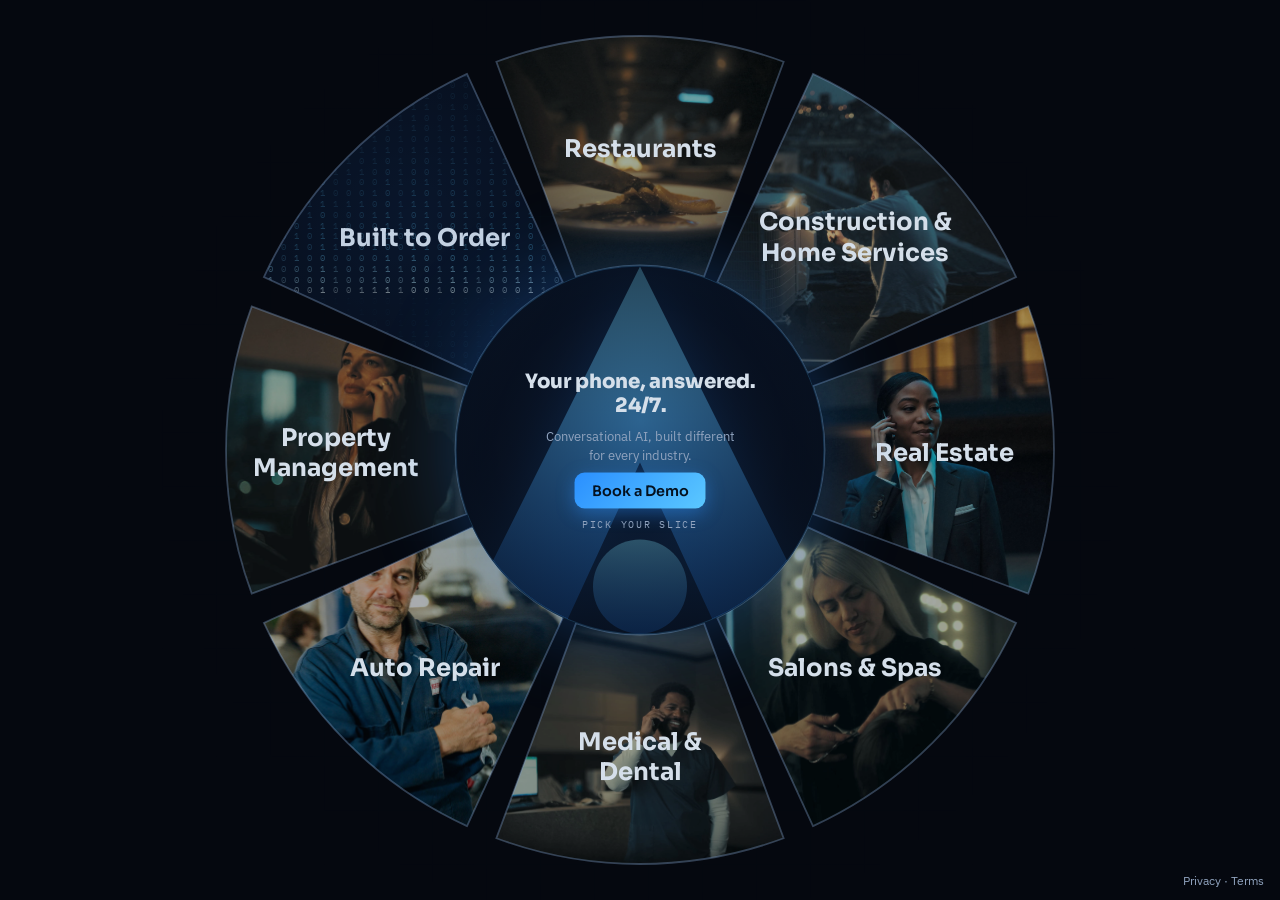
==== commit b18c4342: "Launch the four remaining industry pages; wheel slices now route to them - /salons/, /medical-dental" ====
--- a/index.html
+++ b/index.html
@@ -114,25 +114,25 @@
     <path class="outline" d="M 692.3 428.9 L 931.4 340.4 A 460 460 0 0 1 931.4 659.6 L 692.3 571.1 A 205 205 0 0 0 692.3 428.9 Z"/>
     <text class="w-name" x="838" y="512"><tspan x="838" dy="0">Real Estate</tspan></text>
   </a>
-  <a class="wedge" href="#" onclick="book();return false" aria-label="Salons and Spas">
+  <a class="wedge" href="/salons/" aria-label="Salons and Spas">
     <image href="/img/salon-stylist-cutting-hair-warm-light.jpg" x="586" y="586" width="332" height="332" preserveAspectRatio="xMidYMid slice" clip-path="url(#w3)"/>
     <path class="tint" d="M 686.2 585.7 L 917.9 692.2 A 460 460 0 0 1 692.2 917.9 L 585.7 686.2 A 205 205 0 0 0 686.2 585.7 Z"/>
     <path class="outline" d="M 686.2 585.7 L 917.9 692.2 A 460 460 0 0 1 692.2 917.9 L 585.7 686.2 A 205 205 0 0 0 686.2 585.7 Z"/>
     <text class="w-name" x="739" y="751"><tspan x="739" dy="0">Salons &amp; Spas</tspan></text>
   </a>
-  <a class="wedge" href="#" onclick="book();return false" aria-label="Medical and">
+  <a class="wedge" href="/medical-dental/" aria-label="Medical and">
     <image href="/img/dental-office-front-desk-evening-phone-call.jpg" x="340" y="692" width="319" height="268" preserveAspectRatio="xMidYMid slice" clip-path="url(#w4)"/>
     <path class="tint" d="M 571.1 692.3 L 659.6 931.4 A 460 460 0 0 1 340.4 931.4 L 428.9 692.3 A 205 205 0 0 0 571.1 692.3 Z"/>
     <path class="outline" d="M 571.1 692.3 L 659.6 931.4 A 460 460 0 0 1 340.4 931.4 L 428.9 692.3 A 205 205 0 0 0 571.1 692.3 Z"/>
     <text class="w-name" x="500" y="833"><tspan x="500" dy="0">Medical &amp;</tspan><tspan x="500" dy="34">Dental</tspan></text>
   </a>
-  <a class="wedge" href="#" onclick="book();return false" aria-label="Auto Repair">
+  <a class="wedge" href="/auto-repair/" aria-label="Auto Repair">
     <image href="/img/auto-mechanic-shop-bay-wrench-cars-on-lifts.jpg" x="82" y="586" width="332" height="332" preserveAspectRatio="xMidYMid slice" clip-path="url(#w5)"/>
     <path class="tint" d="M 414.3 686.2 L 307.8 917.9 A 460 460 0 0 1 82.1 692.2 L 313.8 585.7 A 205 205 0 0 0 414.3 686.2 Z"/>
     <path class="outline" d="M 414.3 686.2 L 307.8 917.9 A 460 460 0 0 1 82.1 692.2 L 313.8 585.7 A 205 205 0 0 0 414.3 686.2 Z"/>
     <text class="w-name" x="261" y="751"><tspan x="261" dy="0">Auto Repair</tspan></text>
   </a>
-  <a class="wedge" href="#" onclick="book();return false" aria-label="Property">
+  <a class="wedge" href="/property-management/" aria-label="Property">
     <image href="/img/property-manager-apartment-lobby-phone-call.jpg" x="40" y="340" width="268" height="319" preserveAspectRatio="xMidYMid slice" clip-path="url(#w6)"/>
     <path class="tint" d="M 307.7 571.1 L 68.6 659.6 A 460 460 0 0 1 68.6 340.4 L 307.7 428.9 A 205 205 0 0 0 307.7 571.1 Z"/>
     <path class="outline" d="M 307.7 571.1 L 68.6 659.6 A 460 460 0 0 1 68.6 340.4 L 307.7 428.9 A 205 205 0 0 0 307.7 571.1 Z"/>
@@ -166,11 +166,11 @@
   <a class="m-tile" href="/restaurants/" style="background-image:linear-gradient(0deg,rgba(5,8,15,.85) 16%,rgba(5,8,15,.12) 62%),url('/img/restaurant-chef-plating-evening-service.jpg')"><span class="nm">Restaurants</span></a>
   <a class="m-tile" href="/hvac/" style="background-image:linear-gradient(0deg,rgba(5,8,15,.85) 16%,rgba(5,8,15,.12) 62%),url('/img/hvac-tech-rooftop-condenser-wrench-dusk.jpg')"><span class="nm">Construction &amp; Home Services</span></a>
   <a class="m-tile" href="/real-estate/" style="background-image:linear-gradient(0deg,rgba(5,8,15,.85) 16%,rgba(5,8,15,.12) 62%),url('/img/real-estate-agent-modern-home-dusk-phone-call.jpg')"><span class="nm">Real Estate</span></a>
-  <a class="m-tile" href="#" onclick="book();return false" style="background-image:linear-gradient(0deg,rgba(5,8,15,.85) 16%,rgba(5,8,15,.12) 62%),url('/img/salon-stylist-cutting-hair-warm-light.jpg')"><span class="nm">Salons &amp; Spas</span></a>
+  <a class="m-tile" href="/salons/" style="background-image:linear-gradient(0deg,rgba(5,8,15,.85) 16%,rgba(5,8,15,.12) 62%),url('/img/salon-stylist-cutting-hair-warm-light.jpg')"><span class="nm">Salons &amp; Spas</span></a>
   <div class="m-tile m-hub"><svg class="mark" viewBox="6 5 28 28.1" preserveAspectRatio="xMidYMid meet" aria-hidden="true"><defs><linearGradient id="markGradM" x1="0" y1="0" x2="0" y2="1"><stop offset="0" stop-color="#6FD3FF"/><stop offset="1" stop-color="#1F7BF0"/></linearGradient></defs><path d="M20 5 L34 33 H26 L20 20 L14 33 H6 Z" fill="url(#markGradM)"/><circle cx="20" cy="29.5" r="3.6" fill="url(#markGradM)"/></svg><button class="b" onclick="book()">Book a Demo</button></div>
-  <a class="m-tile" href="#" onclick="book();return false" style="background-image:linear-gradient(0deg,rgba(5,8,15,.85) 16%,rgba(5,8,15,.12) 62%),url('/img/dental-office-front-desk-evening-phone-call.jpg')"><span class="nm">Medical &amp; Dental</span></a>
-  <a class="m-tile" href="#" onclick="book();return false" style="background-image:linear-gradient(0deg,rgba(5,8,15,.85) 16%,rgba(5,8,15,.12) 62%),url('/img/auto-mechanic-shop-bay-wrench-cars-on-lifts.jpg')"><span class="nm">Auto Repair</span></a>
-  <a class="m-tile" href="#" onclick="book();return false" style="background-image:linear-gradient(0deg,rgba(5,8,15,.85) 16%,rgba(5,8,15,.12) 62%),url('/img/property-manager-apartment-lobby-phone-call.jpg')"><span class="nm">Property Management</span></a>
+  <a class="m-tile" href="/medical-dental/" style="background-image:linear-gradient(0deg,rgba(5,8,15,.85) 16%,rgba(5,8,15,.12) 62%),url('/img/dental-office-front-desk-evening-phone-call.jpg')"><span class="nm">Medical &amp; Dental</span></a>
+  <a class="m-tile" href="/auto-repair/" style="background-image:linear-gradient(0deg,rgba(5,8,15,.85) 16%,rgba(5,8,15,.12) 62%),url('/img/auto-mechanic-shop-bay-wrench-cars-on-lifts.jpg')"><span class="nm">Auto Repair</span></a>
+  <a class="m-tile" href="/property-management/" style="background-image:linear-gradient(0deg,rgba(5,8,15,.85) 16%,rgba(5,8,15,.12) 62%),url('/img/property-manager-apartment-lobby-phone-call.jpg')"><span class="nm">Property Management</span></a>
   <a class="m-tile m-other" href="#" onclick="book();return false"><span class="nm">Built to Order. We'll build Yours →</span></a>
 </div>
 
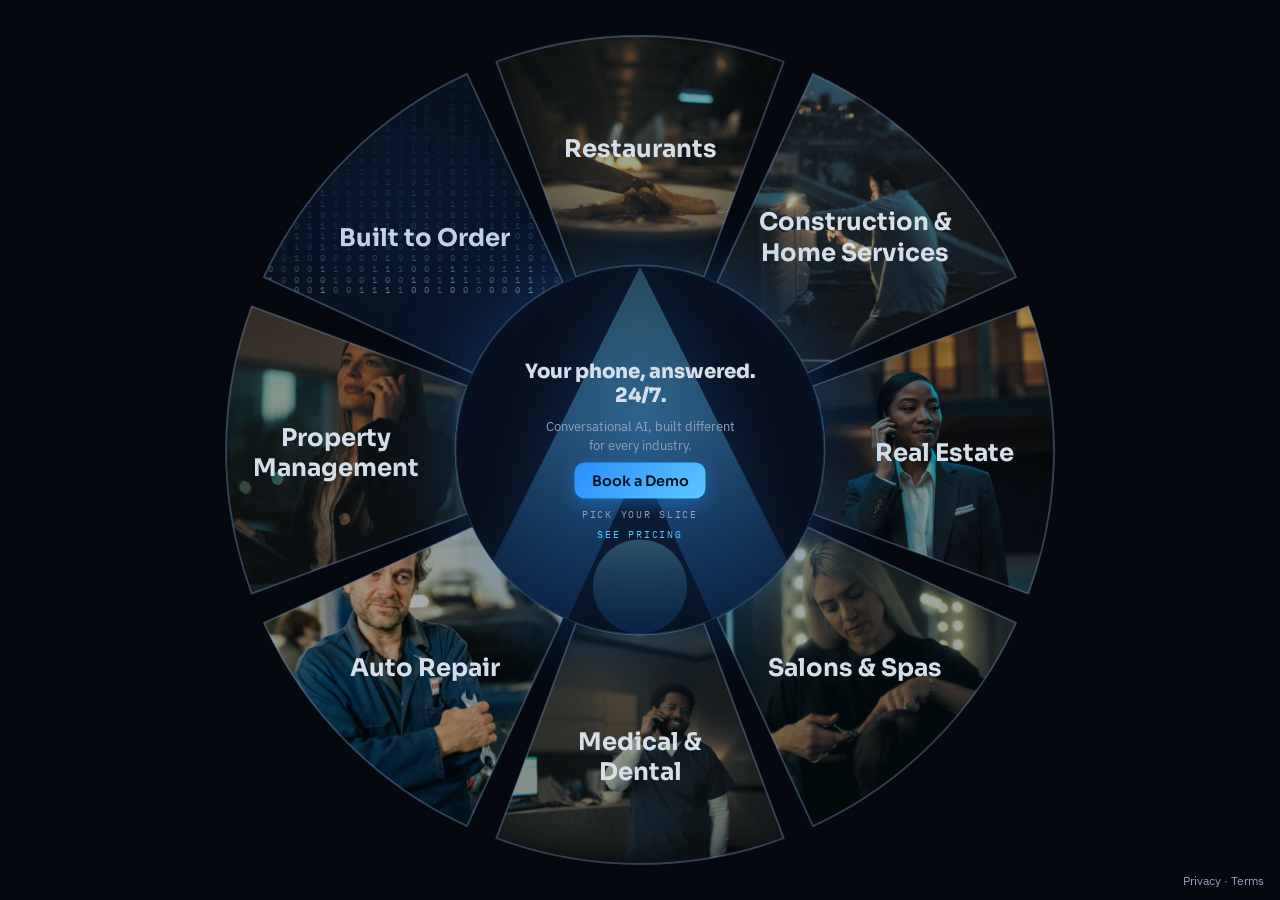
==== commit 289d5c5a: "Add the interactive pricing page and point every page at it New /pricing/: four cumulative plans (An" ====
--- a/index.html
+++ b/index.html
@@ -3,9 +3,9 @@
 <head>
 <meta charset="UTF-8">
 <meta name="viewport" content="width=device-width, initial-scale=1.0">
-<title>ReceptionAIde · The power behind the powerhouse</title>
-<meta name="description" content="ReceptionAIde is the 24/7 Conversational AI front office. It answers your calls, books your jobs, and follows up while you work. Built different for every industry. Pick yours.">
-<meta property="og:title" content="ReceptionAIde · The power behind the powerhouse">
+<title>ReceptionAide · The power behind the powerhouse</title>
+<meta name="description" content="ReceptionAide is the 24/7 Conversational AI front office. It answers your calls, books your jobs, and follows up while you work. Built different for every industry. Pick yours.">
+<meta property="og:title" content="ReceptionAide · The power behind the powerhouse">
 <meta property="og:description" content="The 24/7 Conversational AI front office. Answers your calls, books your jobs, and follows up. Built different for every industry.">
 <meta property="og:type" content="website">
 <meta property="og:url" content="https://receptionaide.com/">
@@ -47,6 +47,8 @@
   .hub p{color:var(--muted);font-size:clamp(.68rem,1.5vmin,.84rem);line-height:1.4;max-width:24ch}
   .hub .btn{font-family:"Sora",sans-serif;font-weight:600;font-size:clamp(.76rem,1.6vmin,.9rem);padding:9px 17px;border-radius:10px;border:none;cursor:pointer;background:var(--grad);color:#04111f;box-shadow:0 5px 18px rgba(42,143,255,.4);white-space:nowrap}
   .hub .pick{font-family:"IBM Plex Mono",monospace;font-size:.6rem;letter-spacing:.18em;text-transform:uppercase;color:var(--muted);white-space:nowrap}
+  .hub .hub-pricing{color:var(--cyan);margin-top:-2px}
+  .m-head .m-pricing{font-family:"IBM Plex Mono",monospace;font-size:.68rem;letter-spacing:.16em;text-transform:uppercase;color:var(--cyan)}
   .halo{position:fixed;top:50%;left:50%;transform:translate(-50%,-50%);border:2px solid rgba(91,200,255,.5);border-radius:50%;z-index:1;box-shadow:0 0 26px rgba(91,200,255,.3),inset 0 0 18px rgba(91,200,255,.18);animation:pulse 4.5s ease-out infinite;pointer-events:none}
   @keyframes pulse{0%{width:40vmin;height:40vmin;opacity:.95}100%{width:100vmin;height:100vmin;opacity:0}}
   .halo.h2{animation-delay:2.25s}
@@ -154,13 +156,15 @@
     <p>Conversational AI, built different for every industry.</p>
     <button class="btn" onclick="book()">Book a Demo</button>
     <div class="pick">Pick your slice</div>
+    <a class="pick hub-pricing" href="/pricing/">See pricing</a>
   </div>
 </div>
 
 <div class="m-head">
-  <img src="/img/receptionaide-logo.png" alt="ReceptionAIde">
+  <img src="/img/receptionaide-logo.png" alt="ReceptionAide">
   <h1>Your phone, answered. <span>24/7.</span></h1>
   <p>Built different for every industry. Pick yours.</p>
+  <p><a class="m-pricing" href="/pricing/">See pricing</a></p>
 </div>
 <div class="m-grid">
   <a class="m-tile" href="/restaurants/" style="background-image:linear-gradient(0deg,rgba(5,8,15,.85) 16%,rgba(5,8,15,.12) 62%),url('/img/restaurant-chef-plating-evening-service.jpg')"><span class="nm">Restaurants</span></a>
